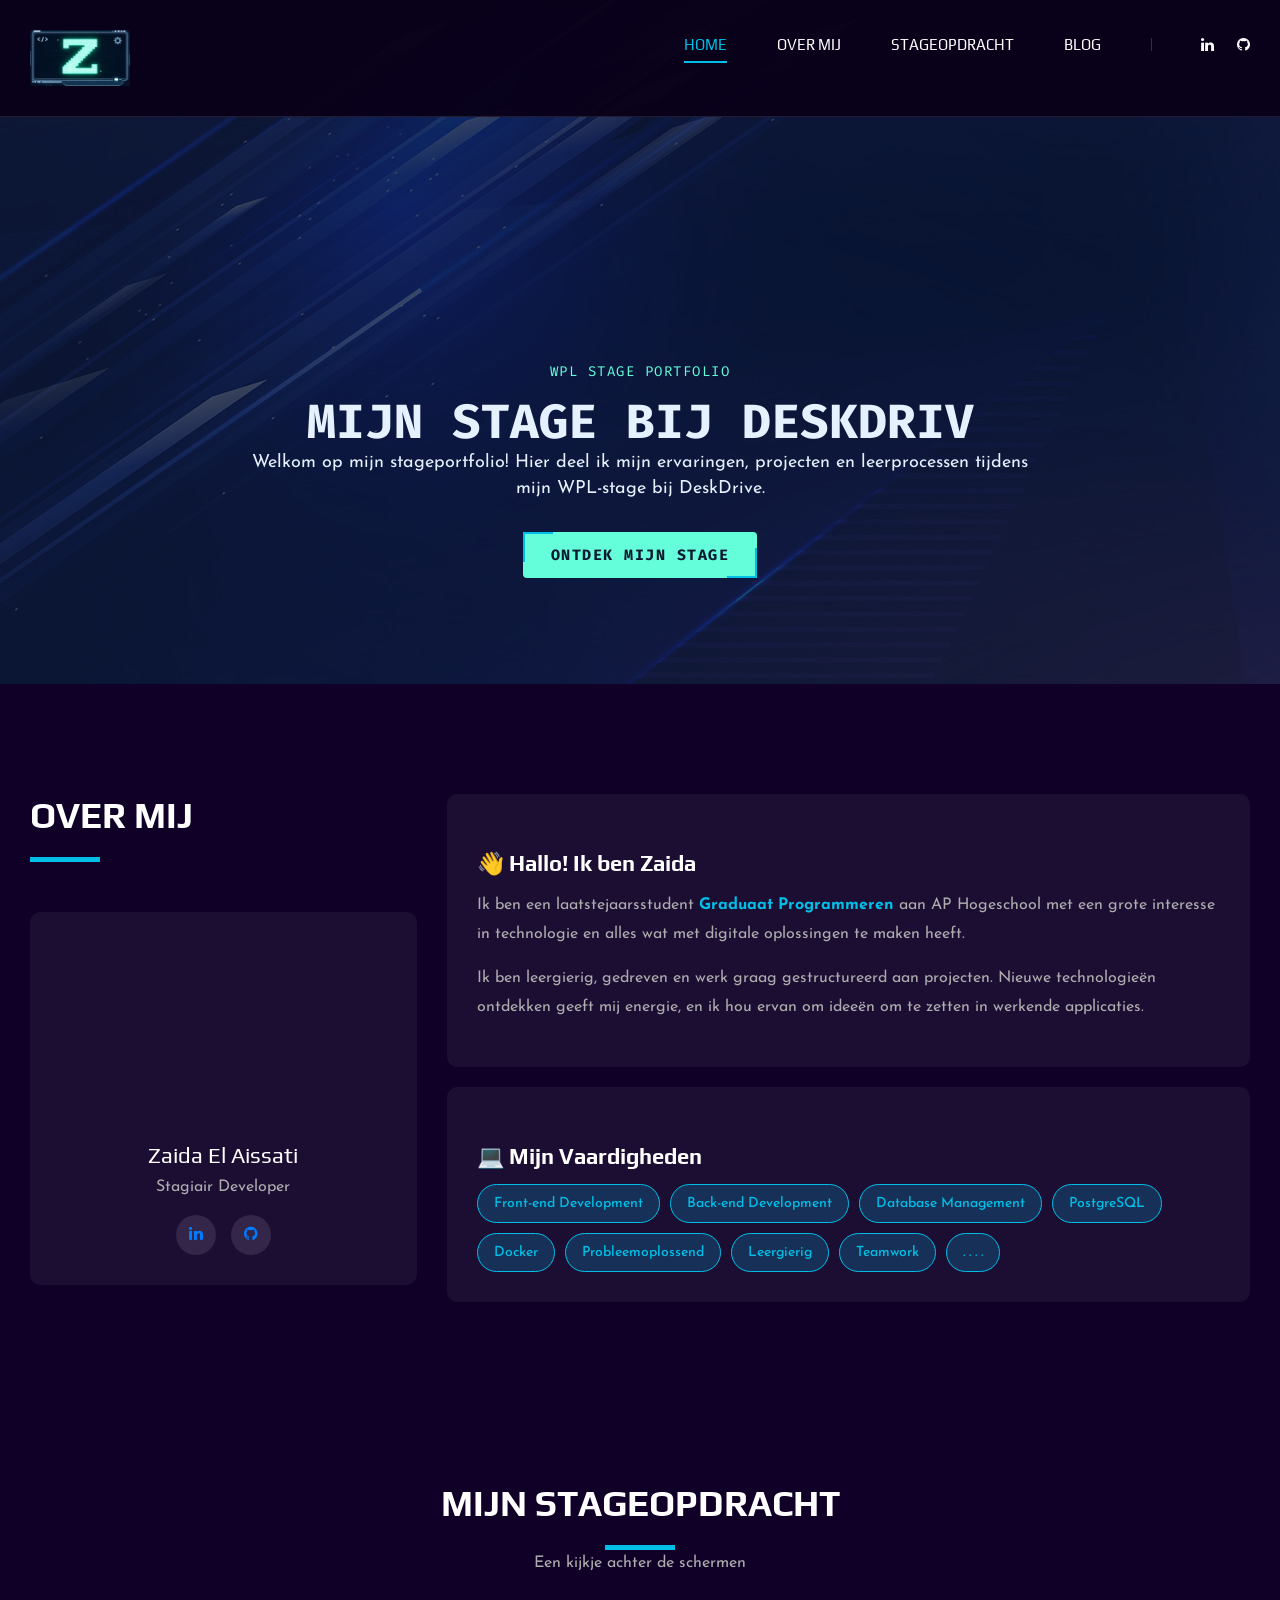
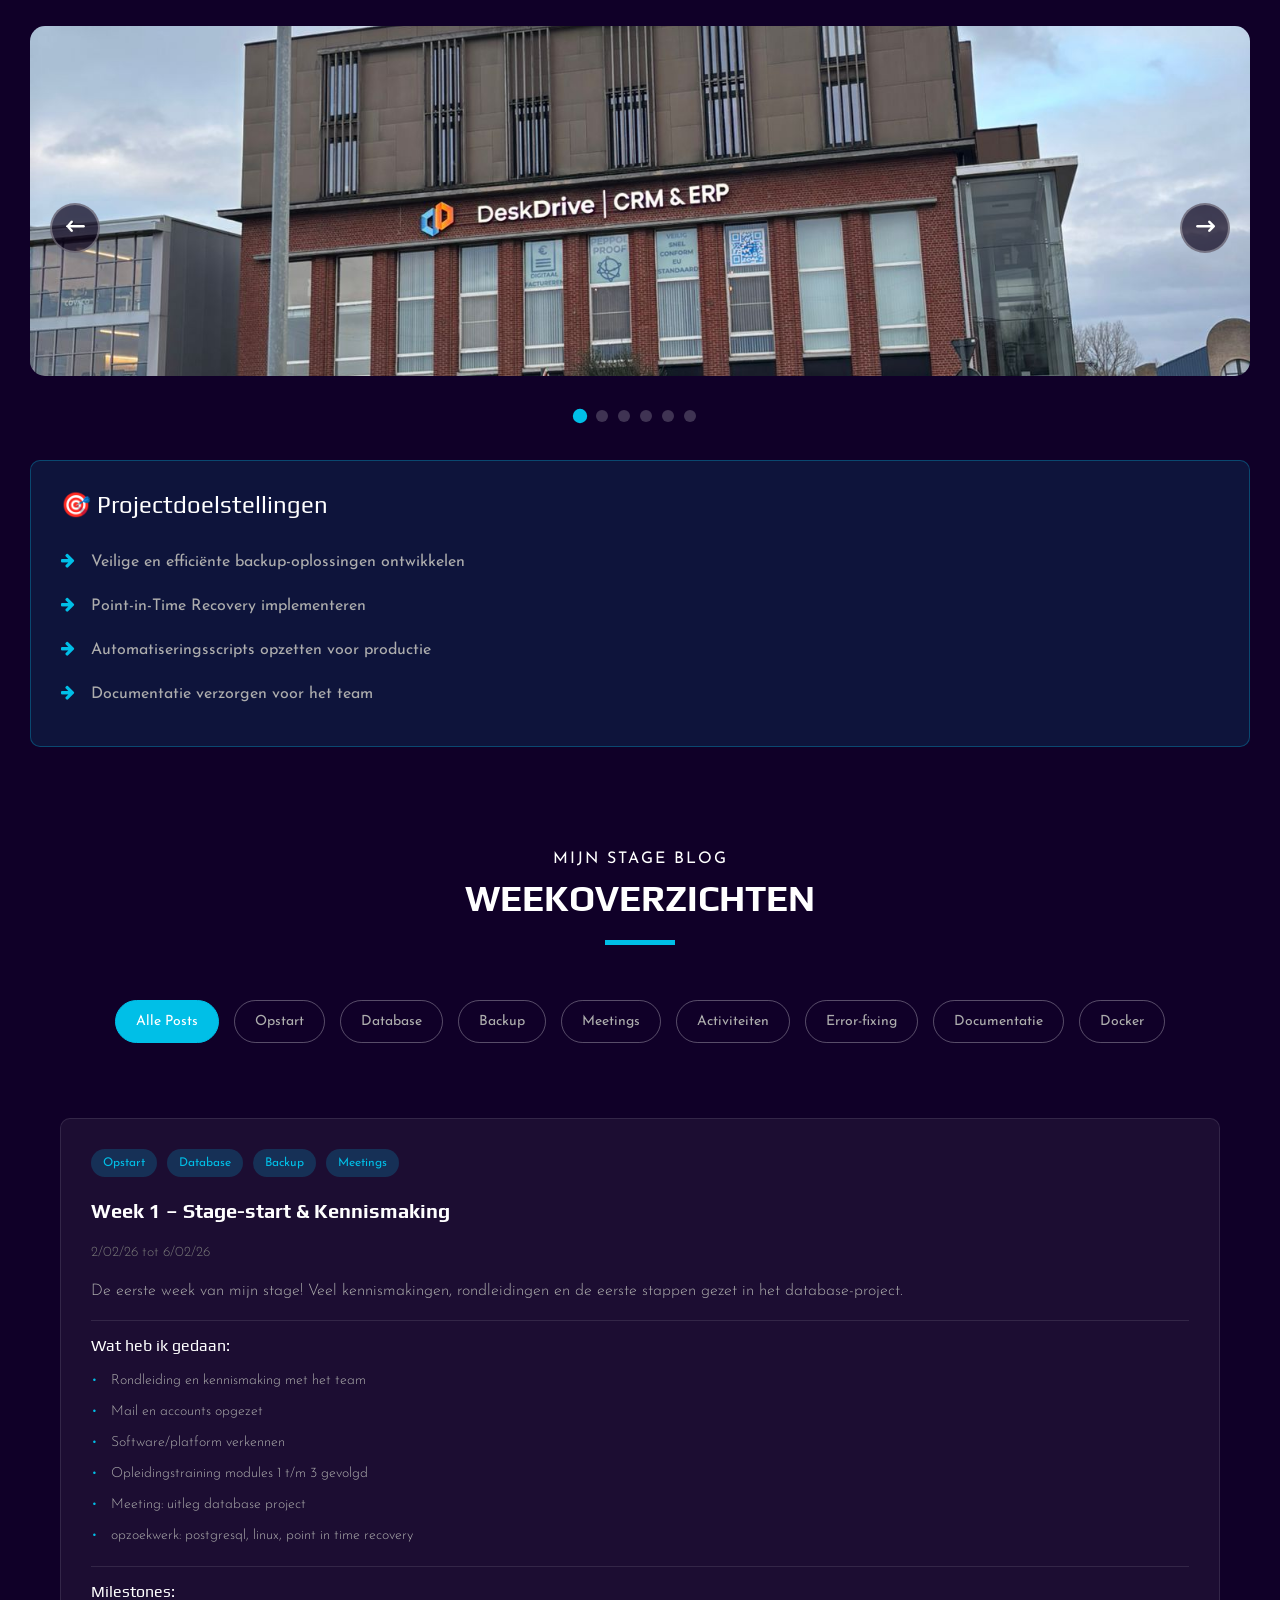
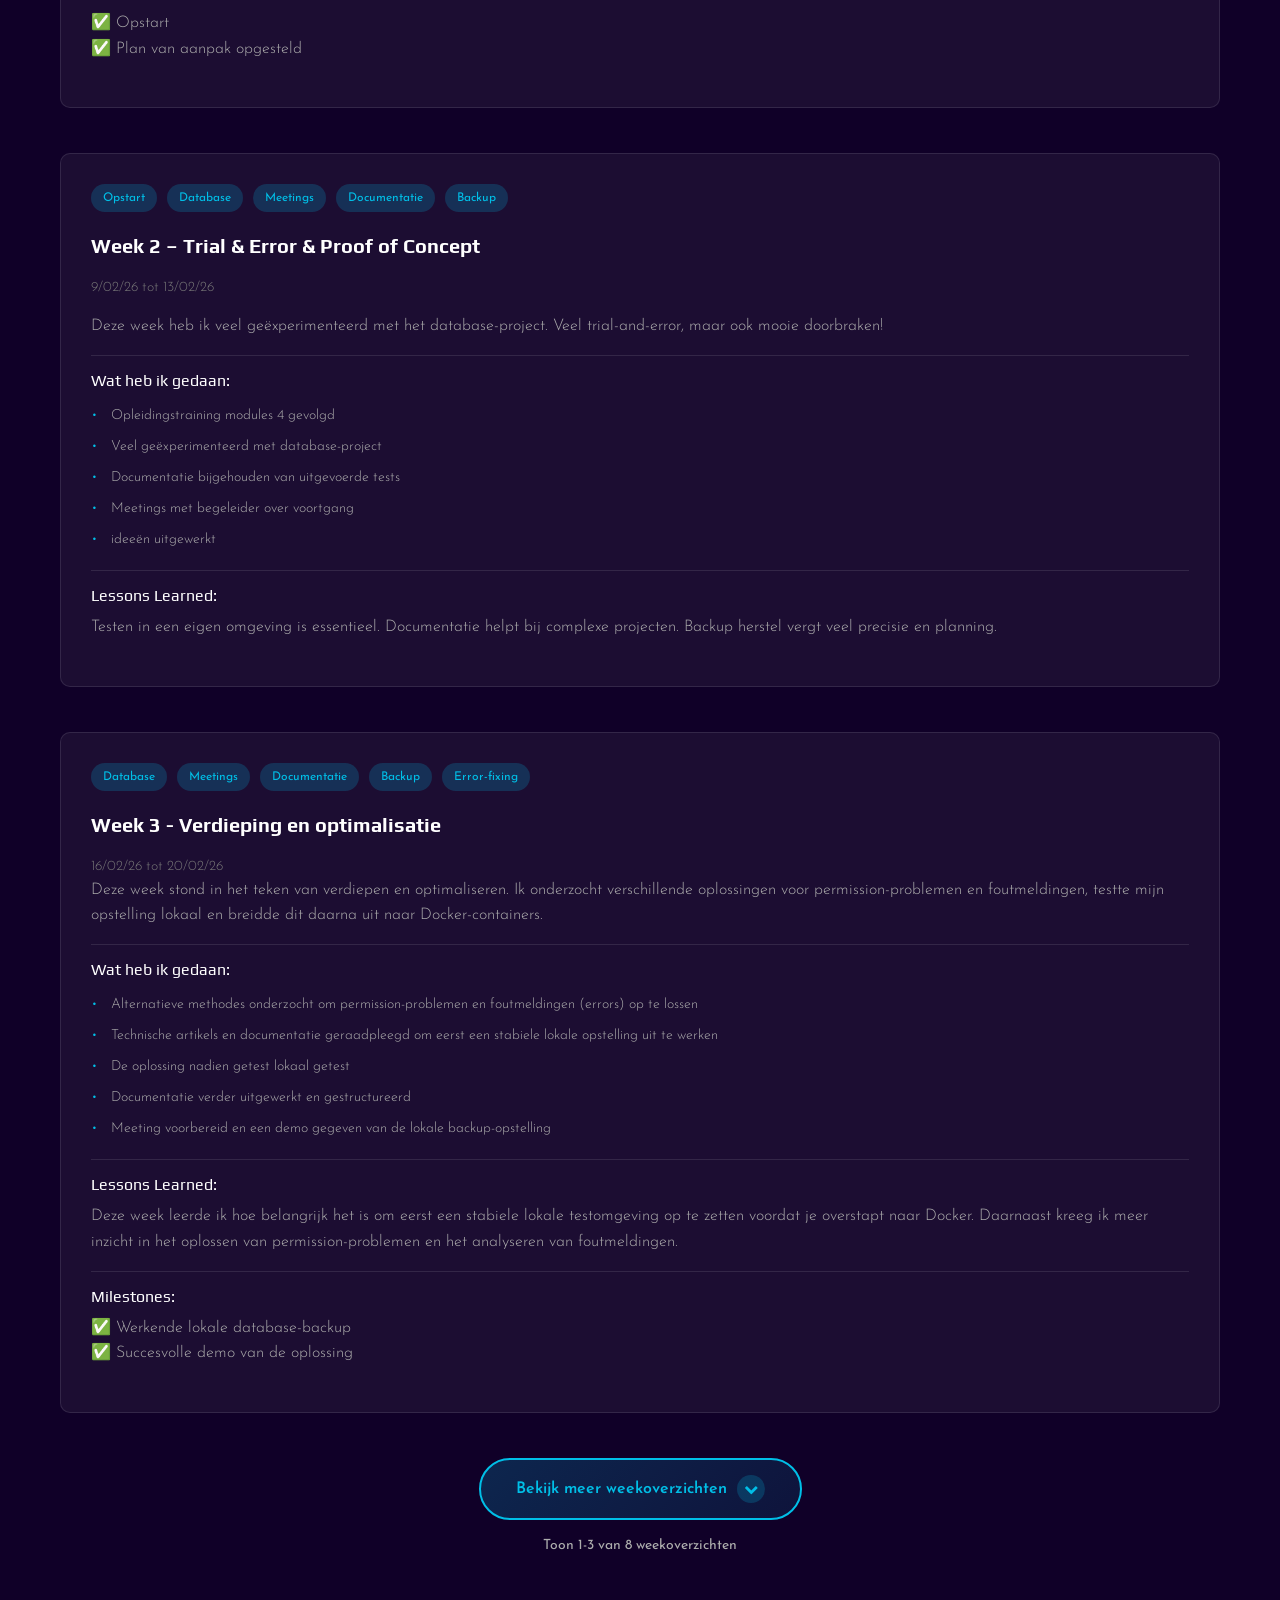
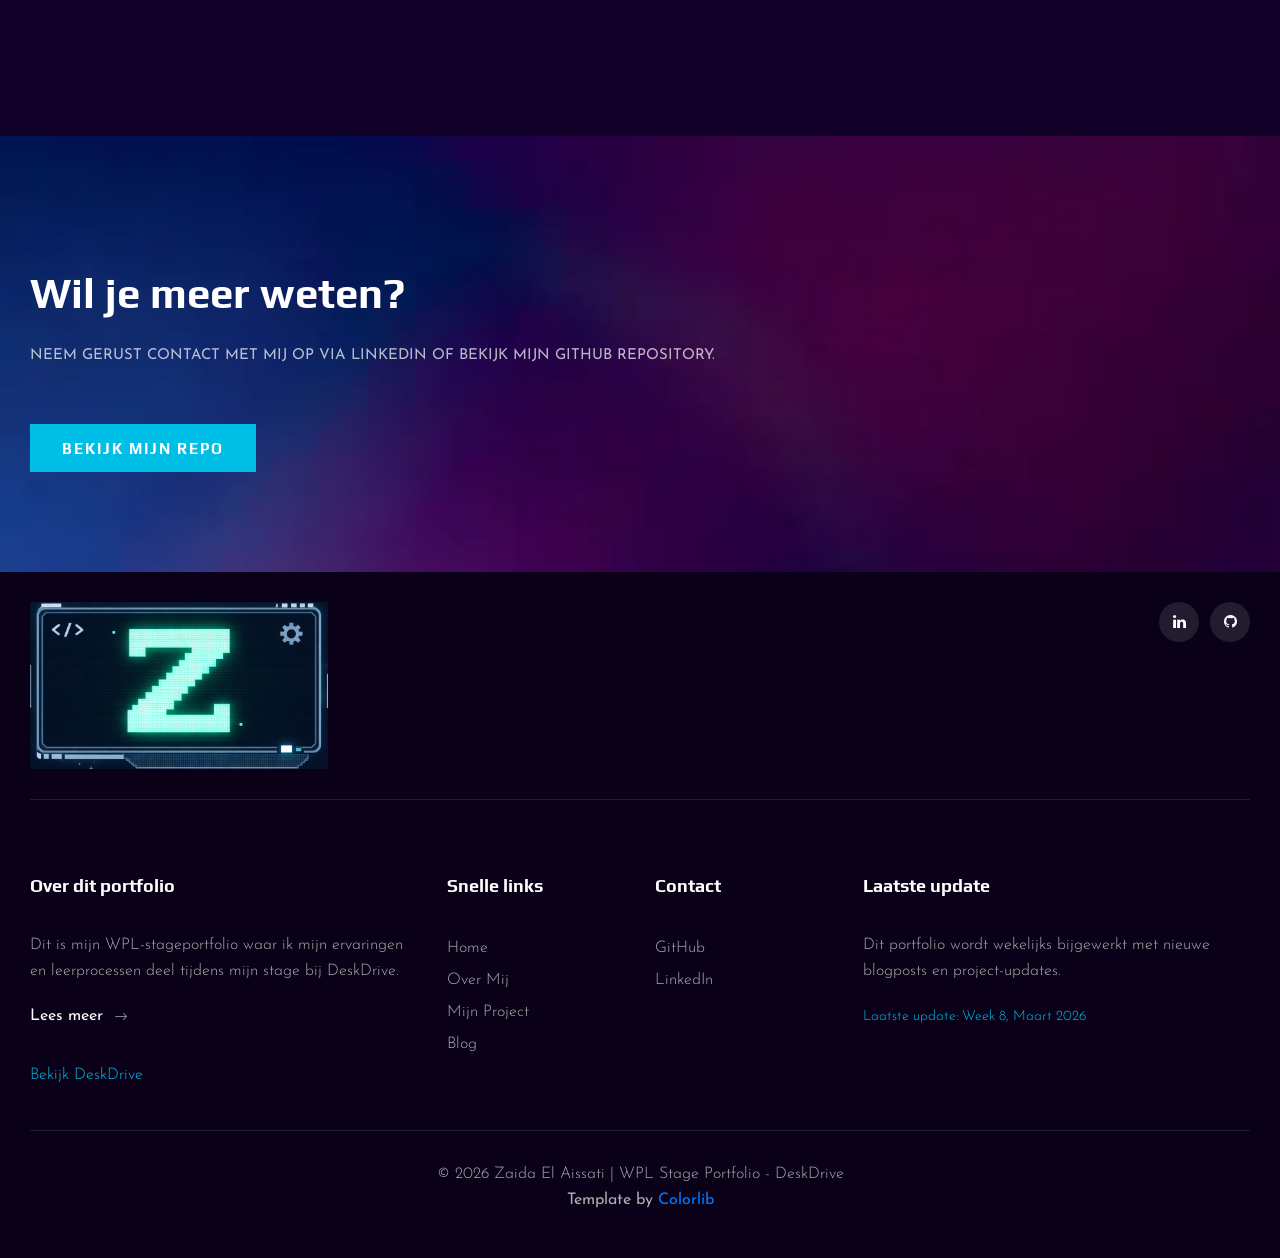
==== index.html @ caf7d9ce "linux tag veranderd naar error-fixing tag" ====
<!DOCTYPE html>
<html lang="nl">

<head>
    <meta charset="UTF-8">
    <meta name="description" content="WPL Stage Portfolio - Zaida El Aissati bij DeskDrive">
    <meta name="keywords" content="stage, WPL, DeskDrive, CRM, ERP, portfolio">
    <meta name="viewport" content="width=device-width, initial-scale=1.0">
    <meta http-equiv="X-UA-Compatible" content="ie=edge">
    <title>Zaida El Aissati | WPL Stage Portfolio - DeskDrive</title>

    <!-- Google Font -->
    <link href="https://fonts.googleapis.com/css2?family=Play:wght@400;700&display=swap" rel="stylesheet">
    <link href="https://fonts.googleapis.com/css2?family=Josefin+Sans:wght@300;400;500;600;700&display=swap"
        rel="stylesheet">
    <link href="https://fonts.googleapis.com/css2?family=Fira+Code:wght@400;500;700&display=swap" rel="stylesheet">

    <!-- Css Styles -->
    <link rel="stylesheet" href="css/bootstrap.min.css" type="text/css">
    <link rel="stylesheet" href="css/font-awesome.min.css" type="text/css">
    <link rel="stylesheet" href="css/elegant-icons.css" type="text/css">
    <link rel="stylesheet" href="css/owl.carousel.min.css" type="text/css">
    <link rel="stylesheet" href="css/magnific-popup.css" type="text/css">
    <link rel="stylesheet" href="css/slicknav.min.css" type="text/css">
    <link rel="stylesheet" href="css/style.css" type="text/css">
</head>

<body>
    <!-- Page Preloder -->
    <div id="preloder">
        <div class="loader"></div>
    </div>

    <!-- Header Section Begin -->
    <header class="header" id="header">
        <div class="container">
            <div class="row">
                <div class="col-lg-2">
                    <div class="header__logo">
                        <a href="#home"><img src="img/sfeerbeelden/Retro digitale 'Z' in neon groen.png" alt="Zaida"></a>

                    </div>
                </div>
                <div class="col-lg-10">
                    <div class="header__nav__option">
                        <nav class="header__nav__menu mobile-menu">
                            <ul>
                            <li class="active"><a href="#home">Home</a></li>
                                <li><a href="#over">Over Mij</a></li>
                            <li><a href="#stageopdracht">Stageopdracht</a></li>
                                <li><a href="#blog">Blog</a></li>
                            </ul>
                        </nav>
                        <div class="header__nav__social">
                            <a href="https://www.linkedin.com/in/zaida-el-aissati-61851320a" target="_blank"><i class="fa fa-linkedin"></i></a>
                            <a href="https://github.com/zaidaelaissati/Stage_Portfolio_eind.git" target="_blank"><i class="fa fa-github"></i></a>
                        </div>
                    </div>
                </div>
            </div>
            <div id="mobile-menu-wrap"></div>
        </div>
    </header>
    <!-- Header End -->

    <!-- Hero Section Begin -->
    <section class="hero" id="home">
        <div class="hero__item set-bg" data-setbg="img/hero/team-bg.jpg">
            <div class="container">
                <div class="row">
                    <div class="col-lg-12 text-center">
                        <div class="hero__text">
                            <span>WPL Stage Portfolio</span>
                            <h2>Mijn Stage bij DeskDrive</h2>
                            <p class="hero__description">Welkom op mijn stageportfolio! Hier deel ik mijn ervaringen, projecten en leerprocessen tijdens mijn WPL-stage bij DeskDrive.</p>
                            <a href="#over" class="primary-btn">Ontdek mijn stage</a>
                        </div>
                    </div>
                </div>
            </div>
        </div>
    </section>
    <!-- Hero Section End -->

    <!-- About Section Begin -->
    <section class="services spad" id="over">
        <div class="container">
            <div class="row">
                <div class="col-lg-4">
                    <div class="services__title">
                        <div class="section-title">
                            <h2>Over Mij</h2>
                        </div>
                        <div class="about__profile">
                            <div class="about__profile__flip-card">
                                <div class="about__profile__flip-card-inner">
                                    <div class="about__profile__flip-card-front">
                                        <img src="img/sfeerbeelden/WhatsApp Image 2026-02-25 at 11.09.00.jpeg" alt="Zaida El Aissati">
                                    </div>
                                    <div class="about__profile__flip-card-back">
                                        <img src="img/sfeerbeelden/eigen_foto_deskdr.jpg" alt="Zaida bij DeskDrive">
                                    </div>
                                </div>
                            </div>
                            <h4>Zaida El Aissati</h4>
                            <p>Stagiair Developer</p>
                            <div class="about__profile__social">
                                <a href="https://www.linkedin.com/in/zaida-el-aissati-61851320a" target="_blank"><i class="fa fa-linkedin"></i></a>
                                <a href="https://github.com/zaidaelaissati/Stage_Portfolio_eind.git" target="_blank"><i class="fa fa-github"></i></a>
                            </div>
                        </div>
                    </div>
                </div>
                <div class="col-lg-8">
                    <div class="row">
                        <div class="col-lg-12">
                            <div class="services__item about__card">
                                <h4>👋 Hallo! Ik ben Zaida</h4>
                                <p>Ik ben een laatstejaarsstudent <strong>Graduaat Programmeren</strong> aan AP Hogeschool met een grote interesse in technologie en alles wat met digitale oplossingen te maken heeft.</p>
                                <p>Ik ben leergierig, gedreven en werk graag gestructureerd aan projecten. Nieuwe technologieën ontdekken geeft mij energie, en ik hou ervan om ideeën om te zetten in werkende applicaties.</p>
                            </div>
                        </div>
                        <div class="col-lg-12">
                         
                        </div>
                        <div class="col-lg-12">
                            <div class="services__item about__card">
                                <h4>💻 Mijn Vaardigheden</h4>
                                <div class="skills__tags">
                                    <span class="skill-tag">Front-end Development</span>
                                    <span class="skill-tag">Back-end Development</span>
                                    <span class="skill-tag">Database Management</span>
                                    <span class="skill-tag">PostgreSQL</span>
                                    <span class="skill-tag">Docker</span>
                                    <span class="skill-tag">Probleemoplossend</span>
                                    <span class="skill-tag">Leergierig</span>
                                    <span class="skill-tag">Teamwork</span>
                                     <span class="skill-tag">. . . .</span>
                                </div>
                            </div>
                        </div>
                    </div>
                </div>
            </div>
        </div>
    </section>



    <!-- Stageopdracht Section Begin -->
    <section class="stageopdracht" id="stageopdracht">
        <div class="container">
            <div class="row">
                <div class="col-lg-12">
                    <div class="section-title center-title"> 
                        <h2>Mijn Stageopdracht</h2>
                        <p>Een kijkje achter de schermen</p>
                    </div>
                </div>
            </div>
            
            <!-- Stageopdracht Slider with Hover Text Effect -->
            <div class="stageopdracht__slider owl-carousel">
                <!-- Slide 1: Het Bedrijf -->
                <div class="stageopdracht__item">
                    <div class="stageopdracht__image">
                        <img src="img/sfeerbeelden/bedrijf_foto.jpg" alt="Het Bedrijf">
                        <div class="stageopdracht__overlay">
                            <div class="stageopdracht__content">
                                <h4>🏢 Het Bedrijf – DeskDrive</h4>
                               
                                 <p>DeskDrive is een bedrijf dat gespecialiseerd is in het ontwikkelen en aanpassen van <strong>CRM- en ERP-systemen</strong>. Ze helpen bedrijven om hun processen te digitaliseren en efficiënter te werken.</p>
                            <ul class="about__list">
                                <li><i class="fa fa-check"></i> Klantbeheer (CRM)</li>
                                <li><i class="fa fa-check"></i> Facturatie & Planning</li>
                                <li><i class="fa fa-check"></i> Voorraadbeheer</li>
                                <li><i class="fa fa-check"></i> Maatwerk oplossingen</li>
                            </ul>
                                <p><strong>📍locatie</strong> <a href="https://www.google.com/maps/search/?api=1&query=Langestraat+97+3+2240+Zandhoven" target="_blank" class="location-link">Langestraat 97/3, 2240 Zandhoven</a></p>
                            

                            </div>
                        </div>
                    </div>
                </div>
                
                <!-- Slide 2: Mijn Werkplek -->
                <div class="stageopdracht__item">
                    <div class="stageopdracht__image">
                        <img src="img/sfeerbeelden/burea_foto.jpg" alt="Mijn Werkplek" >
                        <div class="stageopdracht__overlay">
                            <div class="stageopdracht__content">
                                <h4>💻 Mijn Werkplek</h4>
                                <p>Waar theorie en praktijk samenkomen</p>
                                <p>Vanaf dag één werd ik warm ontvangen in het team. Na een korte rondleiding kreeg ik mijn eigen werkplek, waar ik dagelijks werk aan mijn opdrachten.</p>
                                <p>Mijn bureau is de plek waar theorie en praktijk samenkomen: hier werk ik aan database-herstel, testopstellingen en documentatie. Het is ook de plaats waar ik leer omgaan met professionele tools, workflows en samenwerking binnen een developmentomgeving.</p>
                            </div>
                        </div>
                    </div>
                </div>
                
                <!-- Slide 3: Code & Development -->
                <div class="stageopdracht__item">
                    <div class="stageopdracht__image">
                        <img src="img/sfeerbeelden/code_foto.jpg" alt="Code & Development">
                        <div class="stageopdracht__overlay">
                            <div class="stageopdracht__content">
                               <div class="project__card__icon">
                            <i class="fa fa-database"></i>
                        </div>
                                <h4>database herstel</h4>
                                
                               <p>Onderzoek naar Point-in-Time Recovery en het herstellen van databases naar specifieke momenten in de tijd</p>
                               <p>We starten met een test database waarin ik records toevoeg, wijzigingen doorvoer, verwijder en vervolgens specifieke backups terugzet</p>
                                <ul class="project__card__list">
                            <li><i class="fa fa-code"></i> PostgreSQL</li>
                            <li><i class="fa fa-docker"></i> Docker</li>
                            <li><i class="fa fa-save"></i> Backups</li>
                        </ul>
                            </div>
                        </div>
                    </div>
                </div>
                
                          <!-- Slide 4: automatisatie -->
                   <div class="stageopdracht__item">
                    <div class="stageopdracht__image">
                        <img src="img/sfeerbeelden/compose_foto.jpg" alt="Docker & Containers">   <!-- nieuwe foto komt nog-->
                        <div class="stageopdracht__overlay">
                            <div class="stageopdracht__content">
                                <div class="project__card__icon">
                            <i class="fa fa-cogs"></i>
                        </div>
                                <h4>Automatisatie</h4>
                                <p>Ontwikkelen van scripts voor het automatiseren van backup-procedures en het voorbereiden van testopstellingen.</p>
                                 <ul class="project__card__list">
                            <li><i class="fa fa-terminal"></i> Bash Scripts</li>
                            <li><i class="fa fa-server"></i> Master/Slave Config</li>
                            <li><i class="fa fa-repeat"></i> CI/CD</li>
                        </ul>
                            </div>
                        </div>
                        
                    </div>
                </div>
                <!-- Slide 5: Documentatie -->
                <div class="stageopdracht__item">
                    <div class="stageopdracht__image">
                        <img src="img/sfeerbeelden/documentatie_dark_mode.png" alt="Documentatie">
                        <div class="stageopdracht__overlay">
                            <div class="stageopdracht__content">
                                <h4>📄 Documentatie</h4>
                                <p>Naast het technische werk besteed ik veel aandacht aan documentatie. Bij complexe processen zoals databaseherstel is het essentieel om alles correct te noteren:</p>
                            <ul class="about__list">
                            <li><i class="fa fa-check"></i> Welke stappen werden uitgevoerd</li>
                            <li><i class="fa fa-check"></i> Welke fouten traden op</li>
                            <li><i class="fa fa-check"></i> Welke oplossingen werkten wel of niet</li>
                        </ul>
                        <p>Deze documentatie helpt niet alleen het team, maar ook mezelf tijdens intervisiemomenten en reflecties. Het toont mijn groei, mijn aanpak en hoe ik omga met trial-and-error situaties.</p>
                        <p>Tijdens dit traject heb ik geleerd dat testen, analyseren en documenteren even important zijn als het schrijven van code zelf.</p>
                            </div>
                        </div>
                    </div>
                </div>

                <!-- Slide 6: Moving Forward Event -->
                <div class="stageopdracht__item">
                    <div class="stageopdracht__image">
                        <img src="img/sfeerbeelden/event_foto.png" alt="Moving Forward Event">
                        <div class="stageopdracht__overlay">
                            <div class="stageopdracht__content">
                                <h4>🗓️Moving Forward Event</h4>
                            
                                <p>Een inspirerende jobbeurs waar ik de mogelijkheid kreeg om kennis te maken met verschillende IT-bedrijven en professionals uit de sector.</p>
                                <ul class="about__list">
                                    <li><i class="fa fa-check"></i> Netwerken met IT-professionals</li>
                                    <li><i class="fa fa-check"></i> Inzicht in arbeidsmarkt</li>
                                    <li><i class="fa fa-check"></i> Jobmogelijkheden verkend</li>
                                    <li><i class="fa fa-check"></i> Nieuwe technologieën ontdekt</li>
                                </ul>
                                <p><strong>📍 Locatie:</strong> <a href="https://www.google.com/maps/search/?api=1&query=Jan+van+Rijswijcklaan+191+2020+Antwerpen" target="_blank" class="location-link">Jan van Rijswijcklaan 191, 2020 Antwerpen</a></p>
                            </div>
                        </div>
                    </div>
                </div>
            </div>
            
              <!-- Project Goals -->
            <div class="row">
                <div class="col-lg-12">
                    <div class="project__goals">
                        <h4>🎯 Projectdoelstellingen</h4>
                        <ul>
                            <li><i class="fa fa-arrow-right"></i> Veilige en efficiënte backup-oplossingen ontwikkelen</li>
                            <li><i class="fa fa-arrow-right"></i> Point-in-Time Recovery implementeren</li>
                            <li><i class="fa fa-arrow-right"></i> Automatiseringsscripts opzetten voor productie</li>
                            <li><i class="fa fa-arrow-right"></i> Documentatie verzorgen voor het team</li>
                        </ul>
                    </div>
                </div>
            </div>
            
       

    <!-- Blog Section Begin -->
    <section class="latest spad" id="blog">
        <div class="container">
            <div class="row">
                <div class="col-lg-12">
                    <div class="section-title center-title">
                        <span>Mijn Stage Blog</span>
                        <h2>Weekoverzichten</h2>
                    </div>
                </div>
            </div>
            
            <!-- Blog Filter -->
            <div class="row">
                <div class="col-lg-12">
                    <div class="blog__filter">
                        <button class="filter-btn active" data-filter="all">Alle Posts</button>
                        <button class="filter-btn" data-filter="opstart">Opstart</button>
                        <button class="filter-btn" data-filter="database">Database</button>
                        <button class="filter-btn" data-filter="backup">Backup</button>
                        <button class="filter-btn" data-filter="meetings">Meetings</button>
                        <button class="filter-btn" data-filter="activiteiten">Activiteiten</button>
                        <button class="filter-btn" data-filter="error-fixing">Error-fixing</button>
                        <button class="filter-btn" data-filter="documentatie">Documentatie</button>
                        <button class="filter-btn" data-filter="docker">Docker</button>
                    </div>
                </div>
            </div>

            <!-- Blog Posts -->
            <div class="blog__posts">
                <!-- First 3 posts (visible by default) -->
                
                <!-- Week 1 Post -->
                <div class="blog__post" data-tags="opstart,database,backup,meetings">
                    <div class="blog__item latest__item">
                        <div class="blog__tags">
                            <span class="blog__tag">Opstart</span>
                            <span class="blog__tag">Database</span>
                            <span class="blog__tag">Backup</span>
                            <span class="blog__tag">Meetings</span>
                           
                        </div>
                        <h4>Week 1 – Stage-start & Kennismaking</h4>
                        <ul>
                            <li>2/02/26 tot 6/02/26</li>
                        </ul>
                        <p>De eerste week van mijn stage! Veel kennismakingen, rondleidingen en de eerste stappen gezet in het database-project.</p>
                        <div class="blog__highlights">
                            <h5>Wat heb ik gedaan:</h5>
                            <ul>
                                <li>Rondleiding en kennismaking met het team</li><br>
                                <li>Mail en accounts opgezet</li><br>
                                <li>Software/platform verkennen</li><br>
                                <li>Opleidingstraining modules 1 t/m 3 gevolgd</li><br>
                                <li>Meeting: uitleg database project</li><br>
                                <li>opzoekwerk: postgresql, linux, point in time recovery</li>
                            </ul>
                        </div>
                        <div class="blog__milestones">
                            <h5>Milestones:</h5>
                            <p>✅ Opstart<br>✅ Plan van aanpak opgesteld</p>
                        </div>
                    </div>
                </div>
                
                <!-- Week 2 Post -->
                <div class="blog__post" data-tags="opstart,database,meetings,documentatie,backup">
                    <div class="blog__item latest__item">
                        <div class="blog__tags">
                            <span class="blog__tag">Opstart</span>
                            <span class="blog__tag">Database</span>
                            <span class="blog__tag">Meetings</span>
                            <span class="blog__tag">Documentatie</span>
                            <span class="blog__tag">Backup</span>
                        </div>
                        <h4>Week 2 – Trial & Error & Proof of Concept</h4>
                        <ul>
                            <li>9/02/26 tot 13/02/26</li>
                        </ul>
                        <p>Deze week heb ik veel geëxperimenteerd met het database-project. Veel trial-and-error, maar ook mooie doorbraken!</p>
                        <div class="blog__highlights">
                           <h5>Wat heb ik gedaan:</h5>
                            <ul>
                                <li>Opleidingstraining modules 4 gevolgd</li><br>
                                <li>Veel geëxperimenteerd met database-project</li><br>
                                <li>Documentatie bijgehouden van uitgevoerde tests</li><br>
                                <li>Meetings met begeleider over voortgang</li><br>
                                <li>ideeën uitgewerkt</li>
                            </ul>
                        </div>
                        <div class="blog__lessons">
                            <h5>Lessons Learned:</h5>
                            <p>Testen in een eigen omgeving is essentieel. Documentatie helpt bij complexe projecten. Backup herstel vergt veel precisie en planning.</p>
                        </div>
                    </div>
                </div>
                
                <!-- Week 3 Post -->
                <div class="blog__post" data-tags="database,meetings,documentatie,backup,error-fixing">
                    <div class="blog__item latest__item">
                        <div class="blog__tags">
                            <span class="blog__tag">Database</span>
                            <span class="blog__tag">Meetings</span>
                            <span class="blog__tag">Documentatie</span>
                            <span class="blog__tag">Backup</span>
                            <span class="blog__tag">Error-fixing</span>
                        </div>
                        <h4>Week 3 - Verdieping en optimalisatie</h4>
                         <ul>
                            <li>16/02/26 tot 20/02/26</li>
                            <p>Deze week stond in het teken van verdiepen en optimaliseren. Ik onderzocht verschillende oplossingen voor permission-problemen en foutmeldingen, testte mijn opstelling lokaal en breidde dit daarna uit naar Docker-containers.</p>
                        </ul>
                        <div class="blog__highlights">
                       <h5>Wat heb ik gedaan:</h5>
                 <ul>
                    <li>Alternatieve methodes onderzocht om permission-problemen en foutmeldingen (errors) op te lossen</li> <br>
                    <li>Technische artikels en documentatie geraadpleegd om eerst een stabiele lokale opstelling uit te werken</li><br>
                    <li>De oplossing nadien getest lokaal getest</li><br>
                    <li>Documentatie verder uitgewerkt en gestructureerd</li><br>
                    <li>Meeting voorbereid en een demo gegeven van de lokale backup-opstelling</li>
                </ul>
                        </div>
                       <div class="blog__lessons">
                            <h5>Lessons Learned:</h5>
                            <p>Deze week leerde ik hoe belangrijk het is om eerst een stabiele lokale testomgeving op te zetten voordat je overstapt naar Docker. Daarnaast kreeg ik meer inzicht in het oplossen van permission-problemen en het analyseren van foutmeldingen.</p>
                        </div>
                          <div class="blog__milestones">
                            <h5>Milestones:</h5>
                           <p>
                                ✅ Werkende lokale database-backup<br>
                                ✅ Succesvolle demo van de oplossing
                            </p>
                        </div>
                    </div>
                
 </div>
                               <!-- Load More Button -->
                <div class="load-more-wrapper">
                    <button class="load-more-btn" id="loadMoreBtn">
                        <span class="btn-text">Bekijk meer weekoverzichten</span>
                        <span class="arrow-icon"><i class="fa fa-chevron-down"></i></span>
                    </button>
<span class="posts-count" id="postsCount">Toon 1-3 van 8 weekoverzichten</span>
                </div>
                
                <!-- Hidden posts (shown after clicking load more) -->
                <div class="blog__posts-hidden" id="hiddenPosts">
                    
                    <!-- Week 4 Post -->
                    <div class="blog__post" data-tags="database,meetings,documentatie,docker,backup">
                        <div class="blog__item latest__item">
                            <div class="blog__tags">
                                <span class="blog__tag">Database</span>
                                <span class="blog__tag">Docker</span>
                                <span class="blog__tag">Meetings</span>
                                <span class="blog__tag">Documentatie</span>
                                <span class="blog__tag">Backup</span>
                            </div>
                            <h4>Week 4 - Docker Volumes & PostgreSQL 16</h4>
                             <ul>
                                <li>23/02/26 tot 27/02/26</li>
                            </ul>
                            <p>Deze week heb ik mijn Docker-kennis uitgebreid met volumes voor persistente data-opslag. Ik heb de documentatie verder uitgewerkt, een demo gegeven van Docker volumes tijdens een meeting, en de volledige opstelling opnieuw opgebouwd met PostgreSQL versie 16 van het bedrijf. Ook kreeg ik uitleg over de volgende milestone en begon ik met werken aan een echte grote database van het bedrijf.</p>
                            <div class="blog__highlights">
                           <h5>Wat heb ik gedaan:</h5>
                     <ul>
                        <li>Verder gewerkt aan Docker, maar nu met volumes voor persistente data-opslag</li><br>
                        <li>Documentatie uitgebreid en gestructureerd</li><br>
                        <li>Meeting gehouden en een demo gegeven van Docker volumes</li><br>
                        <li>Opstelling aangepast naar PostgreSQL versie 16 (het bedrijf gebruikt momenteel versie 14, maar er is gepland om in de toekomst naar 16 te gaan) om te testen of er veranderingen optreden en of de werking hetzelfde blijft.</li><br>
                        <li>Uitleg gekregen over de volgende milestone</li><br>
                        <li>Begonnen met werken in de echte grote database van het bedrijf (eerst lokaal)</li>
                    </ul>
                            </div>
                               <div class="blog__lessons">
                                    <h5>Lessons Learned:</h5>
                                    <p>Deze week leerde ik hoe cruciaal volumes zijn in Docker voor het behouden van data tussen container-herstarts. Ook ontdekte ik de verschillen tussen PostgreSQL versies en hoe je een bestaande opstelling kunt migreren naar een nieuwere versie. Het werken met echte bedrijfsdata geeft een waardevol inzicht in de praktijk en de complexiteit van productie-omgevingen.</p>
                                </div>
                                  <div class="blog__milestones">
                                    <h5>Milestones:</h5>
                                   <p>
                                        ✅ Docker volumes succesvol geïmplementeerd en getest<br>
                                        ✅ PostgreSQL 16 opstelling werkend en compatibel<br>
                                        ✅ Documentatie volledig bijgewerkt<br>
                                        ✅ Voorbereiding volgende milestone gestart
                                    </p>
                                </div>
                        </div>
                    </div>
                    



                    <!-- Week 5 Post -->
                    <div class="blog__post" data-tags="database,docker,documentatie,backup,activiteiten">
                        <div class="blog__item latest__item">
                            <div class="blog__tags">
                                <span class="blog__tag">Database</span>
                                <span class="blog__tag">Docker</span>
                                <span class="blog__tag">Documentatie</span>
                                <span class="blog__tag">Backup</span> 
                                <span class="blog__tag">Activiteiten</span>
                            </div>
                            <h4>Week 5 - Grote Database & Docker Experimenten</h4>
                            <ul>
                                <li>02/03/2026 tot 06/03/2026</li>
                            </ul>
                            <p>Deze week heb ik belangrijke vooruitgang geboekt met de echte grote database van het bedrijf en geëxperimenteerd met Docker mounting technieken.</p>
                            <div class="blog__highlights">
                                <h5>Wat heb ik gedaan:</h5>
                                <ul>
                                    <li>Verder werken in echte grote database van het bedrijf (eerst lokaal)  gelukt</li><br>
                                    <li>Proberen met docker container lokaal mounten zonder docker volume</li><br>
                                    <li>Onderzoek gedaan naar het verschil in performantie tussen een lokale setup en het gebruik van volumes.</li><br>
                                    <li>Documentatie bijgewerkt</li><br>
                                    <li>De Moving Forward jobbeurs bezocht.</li>
                                </ul>
                            </div>
                            <div class="blog__lessons">
                                <h5>Lessons Learned:</h5>
                                <p>De echte bedrijfsdatabase heeft een andere structuur dan testomgevingen, wat veel aanpassingen vereist. <br>
                                Tijdens het werken met de echte bedrijfsdatabase werd duidelijk dat de structuur verschilt van die van de testomgevingen, wat het werken uitdagender maakte en extra analyse vereiste.
                            </div>
                            <div class="blog__milestones">
                                <h5>Milestones:</h5>
                                <p>✅ Succesvol werken met echte grote database (lokaal)<br>✅ Docker mounting zonder volume getest<br>✅ Performance onderzoek uitgevoerd<br>✅ Jobbeurs bezocht</p>
                            </div>
                        </div>
                    </div>

                    <!-- Week 6 Post -->
                    <div class="blog__post" data-tags="database,backup,meetings,documentatie, error-fixing">
                        <div class="blog__item latest__item">
                            <div class="blog__tags">
                                <span class="blog__tag">Database</span>
                                <span class="blog__tag">Backup</span>
                                <span class="blog__tag">Meetings</span>
                                <span class="blog__tag">Documentatie</span>
                                <span class="blog__tag">Error-fixing</span>
                            </div>
                            <h4>Week 6 - WAL Archive Problemen & Error Fixing</h4>
                            <ul>
                                <li>09/03/2026 tot 13/03/2026</li>
                            </ul>
                            <p>Deze week richtte ik me op het oplossen van problemen met WAL-archieven en gaf een update tijdens een kleine meeting.</p>
                            <div class="blog__highlights">
                                <h5>Wat heb ik gedaan:</h5>
                                <ul>
                                    <li>Error fixes uitgevoerd voor problemen met WAL-archieven</li><br>
                                    <li>Kleine meeting gehouden om update te geven waar we vastzitten</li><br>
                                    <li>Verder gewerkt aan de WAL-problemen en oplossingen proberen te implementeren</li><br>
                                    <li>Documentatie bijgewerkt </li>
                                </ul>
                            </div>
                            <div class="blog__lessons">
                                <h5>Lessons Learned:</h5>
                                <p>WAL-archieven vereisen precieze configuratie. Regelmatige meetings helpen om snel knelpunten te identificeren en te bespreken.</p>
                            </div>
                            <div class="blog__milestones">
                                <h5>Milestones:</h5>
                                <p>✅ WAL error fixes proberen te implementeren<br>✅ Meeting gehouden met voortgangsupdate</p>
                            </div>
                        </div>
                    </div>

                    <!-- Week 7 Post -->
                    <div class="blog__post" data-tags="database,backup,meetings,documentatie,docker,error-fixing">
                        <div class="blog__item latest__item">
                            <div class="blog__tags">
                                <span class="blog__tag">Database</span>
                                <span class="blog__tag">Backup</span>
                                <span class="blog__tag">Meetings</span>
                                <span class="blog__tag">Documentatie</span>
                                <span class="blog__tag">Docker</span>
                                <span class="blog__tag">Error-fixing</span>
                            </div>
                            <h4>Week 7 - pgBackRest Poging</h4>
                            <ul>
                                <li>16/03/2026 tot 20/03/2026</li>
                            </ul>
                            <p>Voortgezette troubleshooting met een poging tot pgBackRest in Docker.</p>
                            <div class="blog__highlights">
                                <h5>Wat heb ik gedaan:</h5>
                                <ul>
                                    <li>Doorgaan met troubleshooting,zelfde als vorige week</li><br>
                                    <li>pgBackRest methode geprobeerd volgens een artikel </li><br>
                                    <li>Zelfde errors als voorheen ondervonden</li><br>
                                    <li>Meeting gehouden om voortgang en problemen te bespreken</li><br>
                                    <li>Documentatie uitgebreid met testresultaten en errors</li>
                                </ul>
                            </div>
                            <div class="blog__lessons">
                                <h5>Lessons Learned:</h5>
                                <p>Externe tutorials zijn nuttig maar niet altijd direct toepasbaar in complexe omgevingen zoals Docker met PostgreSQL.</p>
                            </div>
                            <div class="blog__milestones">
                                <h5>Milestones:</h5>
                                <p>✅ pgBackRest getest en geëvalueerd<br>✅ Meeting gehouden</p>
                            </div>
                        </div>
                    </div>

                    <!-- Week 8 Post -->
                    <div class="blog__post" data-tags="database,backup,meetings,documentatie,error-fixing">
                        <div class="blog__item latest__item">
                            <div class="blog__tags">
                                <span class="blog__tag">Database</span>
                                <span class="blog__tag">Backup</span>
                                <span class="blog__tag">Meetings</span>
                                <span class="blog__tag">Documentatie</span>
                                <span class="blog__tag">Error-fixing</span>
                            </div>
                            <h4>Week 8 - Master/Slave PITR Succesvol!</h4>
                            <ul>
                                <li>23/03/2026 tot 27/03/2026</li>
                            </ul>
                            <p>Doorbraak! Master/slave setup met automatische WAL-transfer en succesvolle PITR.</p>
                            <div class="blog__highlights">
                                <h5>Wat heb ik gedaan:</h5>
                                <ul>
                                    <li>Lokaal gewerkt met 2 aparte machines (laptops): master en slave</li><br>
                                    <li>Slave restore met Point-in-Time Recovery opgezet</li><br>
                                    <li>Problemen met WAL-files opgelost (full backup lukte, PITR gaf WAL errors)</li><br>
                                    <li>Meetings demo gegeven en alles uitgelegd, samen gevonden waaraan het probleem lag en dit samen opgelost</li><br>
                                    <li>Nieuwe taak: PostgreSQL config voor automatische WAL-transfer van master naar slave </li><br>
                                    <li>PITR + WAL-transfer succesvol! Alle stappen gedocumenteerd, herhaald en getest</li><br>
                                    <li>Evaluatiegesprek gehad</li>
                                </ul>
                            </div>
                            <div class="blog__lessons">
                                <h5>Lessons Learned:</h5>
                                <p>Automatisering via PostgreSQL-configuratie is veel efficiënter dan handmatige transfers. Uitgebreide testing en documentatie zorgen voor reproduceerbare succes.</p>
                            </div>
                            <div class="blog__milestones">
                                <h5>Milestones:</h5>
                                <p>✅ Master/slave PITR werkend<br>✅ Automatische WAL-transfer via config<br>✅ Volledige documentatie + tests<br>✅ Evaluatiegesprek afgerond</p>
                            </div>
                        </div>
                    </div>


  
                </div>
        </div>
    </section>
    <!-- Blog Section End -->
                </div>
        </div>
    </section>
    <!-- Blog Section End -->

    <!-- banner wil je meer weten -->
    <!-- Call To Action Section Begin -->
    <section class="callto spad set-bg" data-setbg="img/bannerss.png">
        <div class="container">
            <div class="row">
                <div class="col-lg-8">
                    <div class="callto__text">
                        <h2>Wil je meer weten?</h2>
                        <p>Neem gerust contact met mij op via LinkedIn of bekijk mijn GitHub repository.</p>
                        <a href="https://github.com/zaidaelaissati/Stage_Portfolio_eind.git" target="_blank">Bekijk mijn Repo</a>
                    </div>
                </div>
            </div>
        </div>
    </section>
    <!-- Call To Action Section End -->

    <!-- Footer Section Begin -->
    <footer class="footer">
        <div class="container">
            <div class="footer__top">
                <div class="row">
                    <div class="col-lg-6 col-md-6">
                    <div class="footer__top__logo">
                        <a href="#home"><img src="img/sfeerbeelden/Retro digitale 'Z' in neon groen.png" alt="DeskDrive"></a>
                    </div>
                    </div>
                    <div class="col-lg-6 col-md-6">
                        <div class="footer__top__social">
                            <a href="https://www.linkedin.com/in/zaida-el-aissati-61851320a" target="_blank"><i class="fa fa-linkedin"></i></a>
                            <a href="https://github.com/zaidaelaissati/Stage_Portfolio_eind.git" target="_blank"><i class="fa fa-github"></i></a>
                        </div>
                    </div>
                </div>
            </div>
            <div class="footer__option">
                <div class="row">
                    <div class="col-lg-4 col-md-6 col-sm-6">
                        <div class="footer__option__item">
                            <h5>Over dit portfolio</h5>
                            <p>Dit is mijn WPL-stageportfolio waar ik mijn ervaringen en leerprocessen deel tijdens mijn stage bij DeskDrive.</p>
                            <a href="#over" class="read__more">Lees meer <span class="arrow_right"></span></a>
                        </div>
                        <a href="https://deskdrive.com/" target="_blank" id="desk_link">Bekijk DeskDrive</a>
                    </div>
                    <div class="col-lg-2 col-md-3 col-sm-3">
                        <div class="footer__option__item">
                            <h5>Snelle links</h5>
                            <ul>
                                <li><a href="#home">Home</a></li>
                                <li><a href="#over">Over Mij</a></li>
                                <li><a href="#project">Mijn Project</a></li>
                                <li><a href="#blog">Blog</a></li>
                            </ul>
                        </div>
                    </div>
                    <div class="col-lg-2 col-md-3 col-sm-3">
                        <div class="footer__option__item">
                            <h5>Contact</h5>
                            <ul>
                                <li><a href="https://github.com/zaidaelaissati/Stage_Portfolio_eind.git" target="_blank">GitHub</a></li>
                                <li><a href="https://www.linkedin.com/in/zaida-el-aissati-61851320a" target="_blank">LinkedIn</a></li>
                               
                            </ul>
                        </div>
                    </div>
                    <div class="col-lg-4 col-md-12">
                        <div class="footer__option__item">
                            <h5>Laatste update</h5>
                            <p>Dit portfolio wordt wekelijks bijgewerkt met nieuwe blogposts en project-updates.</p>
<p class="footer__date">Laatste update: Week 8, Maart 2026</p>
                        </div>
                    </div>
                </div>
            </div>
            <div class="footer__copyright">
                <div class="row">
                    <div class="col-lg-12 text-center">
                        <p class="footer__copyright__text">© 2026 Zaida El Aissati | WPL Stage Portfolio - DeskDrive</p>
                        <p>Template by <a href="https://colorlib.com" target="_blank">Colorlib</a></p>
                    </div>
                </div>
            </div>
        </div>
    </footer>
    <!-- Footer Section End -->

    <!-- Js Plugins -->
    <script src="js/jquery-3.3.1.min.js"></script>
    <script src="js/bootstrap.min.js"></script>
    <script src="js/jquery.magnific-popup.min.js"></script>
    <script src="js/mixitup.min.js"></script>
    <script src="js/masonry.pkgd.min.js"></script>
    <script src="js/jquery.slicknav.js"></script>
    <script src="js/owl.carousel.min.js"></script>
    <script src="js/main.js"></script>
</body>

</html>
---- css/elegant-icons.css ----
@font-face {
	font-family: 'ElegantIcons';
	src:url('../fonts/ElegantIcons.eot');
	src:url('../fonts/ElegantIcons.eot?#iefix') format('embedded-opentype'),
		url('../fonts/ElegantIcons.woff') format('woff'),
		url('../fonts/ElegantIcons.ttf') format('truetype'),
		url('../fonts/ElegantIcons.svg#ElegantIcons') format('svg');
	font-weight: normal;
	font-style: normal;
}

/* Use the following CSS code if you want to use data attributes for inserting your icons */
[data-icon]:before {
	font-family: 'ElegantIcons';
	content: attr(data-icon);
	speak: none;
	font-weight: normal;
	font-variant: normal;
	text-transform: none;
	line-height: 1;
	-webkit-font-smoothing: antialiased;
	-moz-osx-font-smoothing: grayscale;
}

/* Use the following CSS code if you want to have a class per icon */
/*
Instead of a list of all class selectors,
you can use the generic selector below, but it's slower:
[class*="your-class-prefix"] {
*/
.arrow_up, .arrow_down, .arrow_left, .arrow_right, .arrow_left-up, .arrow_right-up, .arrow_right-down, .arrow_left-down, .arrow-up-down, .arrow_up-down_alt, .arrow_left-right_alt, .arrow_left-right, .arrow_expand_alt2, .arrow_expand_alt, .arrow_condense, .arrow_expand, .arrow_move, .arrow_carrot-up, .arrow_carrot-down, .arrow_carrot-left, .arrow_carrot-right, .arrow_carrot-2up, .arrow_carrot-2down, .arrow_carrot-2left, .arrow_carrot-2right, .arrow_carrot-up_alt2, .arrow_carrot-down_alt2, .arrow_carrot-left_alt2, .arrow_carrot-right_alt2, .arrow_carrot-2up_alt2, .arrow_carrot-2down_alt2, .arrow_carrot-2left_alt2, .arrow_carrot-2right_alt2, .arrow_triangle-up, .arrow_triangle-down, .arrow_triangle-left, .arrow_triangle-right, .arrow_triangle-up_alt2, .arrow_triangle-down_alt2, .arrow_triangle-left_alt2, .arrow_triangle-right_alt2, .arrow_back, .icon_minus-06, .icon_plus, .icon_close, .icon_check, .icon_minus_alt2, .icon_plus_alt2, .icon_close_alt2, .icon_check_alt2, .icon_zoom-out_alt, .icon_zoom-in_alt, .icon_search, .icon_box-empty, .icon_box-selected, .icon_minus-box, .icon_plus-box, .icon_box-checked, .icon_circle-empty, .icon_circle-slelected, .icon_stop_alt2, .icon_stop, .icon_pause_alt2, .icon_pause, .icon_menu, .icon_menu-square_alt2, .icon_menu-circle_alt2, .icon_ul, .icon_ol, .icon_adjust-horiz, .icon_adjust-vert, .icon_document_alt, .icon_documents_alt, .icon_pencil, .icon_pencil-edit_alt, .icon_pencil-edit, .icon_folder-alt, .icon_folder-open_alt, .icon_folder-add_alt, .icon_info_alt, .icon_error-oct_alt, .icon_error-circle_alt, .icon_error-triangle_alt, .icon_question_alt2, .icon_question, .icon_comment_alt, .icon_chat_alt, .icon_vol-mute_alt, .icon_volume-low_alt, .icon_volume-high_alt, .icon_quotations, .icon_quotations_alt2, .icon_clock_alt, .icon_lock_alt, .icon_lock-open_alt, .icon_key_alt, .icon_cloud_alt, .icon_cloud-upload_alt, .icon_cloud-download_alt, .icon_image, .icon_images, .icon_lightbulb_alt, .icon_gift_alt, .icon_house_alt, .icon_genius, .icon_mobile, .icon_tablet, .icon_laptop, .icon_desktop, .icon_camera_alt, .icon_mail_alt, .icon_cone_alt, .icon_ribbon_alt, .icon_bag_alt, .icon_creditcard, .icon_cart_alt, .icon_paperclip, .icon_tag_alt, .icon_tags_alt, .icon_trash_alt, .icon_cursor_alt, .icon_mic_alt, .icon_compass_alt, .icon_pin_alt, .icon_pushpin_alt, .icon_map_alt, .icon_drawer_alt, .icon_toolbox_alt, .icon_book_alt, .icon_calendar, .icon_film, .icon_table, .icon_contacts_alt, .icon_headphones, .icon_lifesaver, .icon_piechart, .icon_refresh, .icon_link_alt, .icon_link, .icon_loading, .icon_blocked, .icon_archive_alt, .icon_heart_alt, .icon_star_alt, .icon_star-half_alt, .icon_star, .icon_star-half, .icon_tools, .icon_tool, .icon_cog, .icon_cogs, .arrow_up_alt, .arrow_down_alt, .arrow_left_alt, .arrow_right_alt, .arrow_left-up_alt, .arrow_right-up_alt, .arrow_right-down_alt, .arrow_left-down_alt, .arrow_condense_alt, .arrow_expand_alt3, .arrow_carrot_up_alt, .arrow_carrot-down_alt, .arrow_carrot-left_alt, .arrow_carrot-right_alt, .arrow_carrot-2up_alt, .arrow_carrot-2dwnn_alt, .arrow_carrot-2left_alt, .arrow_carrot-2right_alt, .arrow_triangle-up_alt, .arrow_triangle-down_alt, .arrow_triangle-left_alt, .arrow_triangle-right_alt, .icon_minus_alt, .icon_plus_alt, .icon_close_alt, .icon_check_alt, .icon_zoom-out, .icon_zoom-in, .icon_stop_alt, .icon_menu-square_alt, .icon_menu-circle_alt, .icon_document, .icon_documents, .icon_pencil_alt, .icon_folder, .icon_folder-open, .icon_folder-add, .icon_folder_upload, .icon_folder_download, .icon_info, .icon_error-circle, .icon_error-oct, .icon_error-triangle, .icon_question_alt, .icon_comment, .icon_chat, .icon_vol-mute, .icon_volume-low, .icon_volume-high, .icon_quotations_alt, .icon_clock, .icon_lock, .icon_lock-open, .icon_key, .icon_cloud, .icon_cloud-upload, .icon_cloud-download, .icon_lightbulb, .icon_gift, .icon_house, .icon_camera, .icon_mail, .icon_cone, .icon_ribbon, .icon_bag, .icon_cart, .icon_tag, .icon_tags, .icon_trash, .icon_cursor, .icon_mic, .icon_compass, .icon_pin, .icon_pushpin, .icon_map, .icon_drawer, .icon_toolbox, .icon_book, .icon_contacts, .icon_archive, .icon_heart, .icon_profile, .icon_group, .icon_grid-2x2, .icon_grid-3x3, .icon_music, .icon_pause_alt, .icon_phone, .icon_upload, .icon_download, .social_facebook, .social_twitter, .social_pinterest, .social_googleplus, .social_tumblr, .social_tumbleupon, .social_wordpress, .social_instagram, .social_dribbble, .social_vimeo, .social_linkedin, .social_rss, .social_deviantart, .social_share, .social_myspace, .social_skype, .social_youtube, .social_picassa, .social_googledrive, .social_flickr, .social_blogger, .social_spotify, .social_delicious, .social_facebook_circle, .social_twitter_circle, .social_pinterest_circle, .social_googleplus_circle, .social_tumblr_circle, .social_stumbleupon_circle, .social_wordpress_circle, .social_instagram_circle, .social_dribbble_circle, .social_vimeo_circle, .social_linkedin_circle, .social_rss_circle, .social_deviantart_circle, .social_share_circle, .social_myspace_circle, .social_skype_circle, .social_youtube_circle, .social_picassa_circle, .social_googledrive_alt2, .social_flickr_circle, .social_blogger_circle, .social_spotify_circle, .social_delicious_circle, .social_facebook_square, .social_twitter_square, .social_pinterest_square, .social_googleplus_square, .social_tumblr_square, .social_stumbleupon_square, .social_wordpress_square, .social_instagram_square, .social_dribbble_square, .social_vimeo_square, .social_linkedin_square, .social_rss_square, .social_deviantart_square, .social_share_square, .social_myspace_square, .social_skype_square, .social_youtube_square, .social_picassa_square, .social_googledrive_square, .social_flickr_square, .social_blogger_square, .social_spotify_square, .social_delicious_square, .icon_printer, .icon_calulator, .icon_building, .icon_floppy, .icon_drive, .icon_search-2, .icon_id, .icon_id-2, .icon_puzzle, .icon_like, .icon_dislike, .icon_mug, .icon_currency, .icon_wallet, .icon_pens, .icon_easel, .icon_flowchart, .icon_datareport, .icon_briefcase, .icon_shield, .icon_percent, .icon_globe, .icon_globe-2, .icon_target, .icon_hourglass, .icon_balance, .icon_rook, .icon_printer-alt, .icon_calculator_alt, .icon_building_alt, .icon_floppy_alt, .icon_drive_alt, .icon_search_alt, .icon_id_alt, .icon_id-2_alt, .icon_puzzle_alt, .icon_like_alt, .icon_dislike_alt, .icon_mug_alt, .icon_currency_alt, .icon_wallet_alt, .icon_pens_alt, .icon_easel_alt, .icon_flowchart_alt, .icon_datareport_alt, .icon_briefcase_alt, .icon_shield_alt, .icon_percent_alt, .icon_globe_alt, .icon_clipboard {
	font-family: 'ElegantIcons';
	speak: none;
	font-style: normal;
	font-weight: normal;
	font-variant: normal;
	text-transform: none;
	line-height: 1;
	-webkit-font-smoothing: antialiased;
}
.arrow_up:before {
	content: "\21";
}
.arrow_down:before {
	content: "\22";
}
.arrow_left:before {
	content: "\23";
}
.arrow_right:before {
	content: "\24";
}
.arrow_left-up:before {
	content: "\25";
}
.arrow_right-up:before {
	content: "\26";
}
.arrow_right-down:before {
	content: "\27";
}
.arrow_left-down:before {
	content: "\28";
}
.arrow-up-down:before {
	content: "\29";
}
.arrow_up-down_alt:before {
	content: "\2a";
}
.arrow_left-right_alt:before {
	content: "\2b";
}
.arrow_left-right:before {
	content: "\2c";
}
.arrow_expand_alt2:before {
	content: "\2d";
}
.arrow_expand_alt:before {
	content: "\2e";
}
.arrow_condense:before {
	content: "\2f";
}
.arrow_expand:before {
	content: "\30";
}
.arrow_move:before {
	content: "\31";
}
.arrow_carrot-up:before {
	content: "\32";
}
.arrow_carrot-down:before {
	content: "\33";
}
.arrow_carrot-left:before {
	content: "\34";
}
.arrow_carrot-right:before {
	content: "\35";
}
.arrow_carrot-2up:before {
	content: "\36";
}
.arrow_carrot-2down:before {
	content: "\37";
}
.arrow_carrot-2left:before {
	content: "\38";
}
.arrow_carrot-2right:before {
	content: "\39";
}
.arrow_carrot-up_alt2:before {
	content: "\3a";
}
.arrow_carrot-down_alt2:before {
	content: "\3b";
}
.arrow_carrot-left_alt2:before {
	content: "\3c";
}
.arrow_carrot-right_alt2:before {
	content: "\3d";
}
.arrow_carrot-2up_alt2:before {
	content: "\3e";
}
.arrow_carrot-2down_alt2:before {
	content: "\3f";
}
.arrow_carrot-2left_alt2:before {
	content: "\40";
}
.arrow_carrot-2right_alt2:before {
	content: "\41";
}
.arrow_triangle-up:before {
	content: "\42";
}
.arrow_triangle-down:before {
	content: "\43";
}
.arrow_triangle-left:before {
	content: "\44";
}
.arrow_triangle-right:before {
	content: "\45";
}
.arrow_triangle-up_alt2:before {
	content: "\46";
}
.arrow_triangle-down_alt2:before {
	content: "\47";
}
.arrow_triangle-left_alt2:before {
	content: "\48";
}
.arrow_triangle-right_alt2:before {
	content: "\49";
}
.arrow_back:before {
	content: "\4a";
}
.icon_minus-06:before {
	content: "\4b";
}
.icon_plus:before {
	content: "\4c";
}
.icon_close:before {
	content: "\4d";
}
.icon_check:before {
	content: "\4e";
}
.icon_minus_alt2:before {
	content: "\4f";
}
.icon_plus_alt2:before {
	content: "\50";
}
.icon_close_alt2:before {
	content: "\51";
}
.icon_check_alt2:before {
	content: "\52";
}
.icon_zoom-out_alt:before {
	content: "\53";
}
.icon_zoom-in_alt:before {
	content: "\54";
}
.icon_search:before {
	content: "\55";
}
.icon_box-empty:before {
	content: "\56";
}
.icon_box-selected:before {
	content: "\57";
}
.icon_minus-box:before {
	content: "\58";
}
.icon_plus-box:before {
	content: "\59";
}
.icon_box-checked:before {
	content: "\5a";
}
.icon_circle-empty:before {
	content: "\5b";
}
.icon_circle-slelected:before {
	content: "\5c";
}
.icon_stop_alt2:before {
	content: "\5d";
}
.icon_stop:before {
	content: "\5e";
}
.icon_pause_alt2:before {
	content: "\5f";
}
.icon_pause:before {
	content: "\60";
}
.icon_menu:before {
	content: "\61";
}
.icon_menu-square_alt2:before {
	content: "\62";
}
.icon_menu-circle_alt2:before {
	content: "\63";
}
.icon_ul:before {
	content: "\64";
}
.icon_ol:before {
	content: "\65";
}
.icon_adjust-horiz:before {
	content: "\66";
}
.icon_adjust-vert:before {
	content: "\67";
}
.icon_document_alt:before {
	content: "\68";
}
.icon_documents_alt:before {
	content: "\69";
}
.icon_pencil:before {
	content: "\6a";
}
.icon_pencil-edit_alt:before {
	content: "\6b";
}
.icon_pencil-edit:before {
	content: "\6c";
}
.icon_folder-alt:before {
	content: "\6d";
}
.icon_folder-open_alt:before {
	content: "\6e";
}
.icon_folder-add_alt:before {
	content: "\6f";
}
.icon_info_alt:before {
	content: "\70";
}
.icon_error-oct_alt:before {
	content: "\71";
}
.icon_error-circle_alt:before {
	content: "\72";
}
.icon_error-triangle_alt:before {
	content: "\73";
}
.icon_question_alt2:before {
	content: "\74";
}
.icon_question:before {
	content: "\75";
}
.icon_comment_alt:before {
	content: "\76";
}
.icon_chat_alt:before {
	content: "\77";
}
.icon_vol-mute_alt:before {
	content: "\78";
}
.icon_volume-low_alt:before {
	content: "\79";
}
.icon_volume-high_alt:before {
	content: "\7a";
}
.icon_quotations:before {
	content: "\7b";
}
.icon_quotations_alt2:before {
	content: "\7c";
}
.icon_clock_alt:before {
	content: "\7d";
}
.icon_lock_alt:before {
	content: "\7e";
}
.icon_lock-open_alt:before {
	content: "\e000";
}
.icon_key_alt:before {
	content: "\e001";
}
.icon_cloud_alt:before {
	content: "\e002";
}
.icon_cloud-upload_alt:before {
	content: "\e003";
}
.icon_cloud-download_alt:before {
	content: "\e004";
}
.icon_image:before {
	content: "\e005";
}
.icon_images:before {
	content: "\e006";
}
.icon_lightbulb_alt:before {
	content: "\e007";
}
.icon_gift_alt:before {
	content: "\e008";
}
.icon_house_alt:before {
	content: "\e009";
}
.icon_genius:before {
	content: "\e00a";
}
.icon_mobile:before {
	content: "\e00b";
}
.icon_tablet:before {
	content: "\e00c";
}
.icon_laptop:before {
	content: "\e00d";
}
.icon_desktop:before {
	content: "\e00e";
}
.icon_camera_alt:before {
	content: "\e00f";
}
.icon_mail_alt:before {
	content: "\e010";
}
.icon_cone_alt:before {
	content: "\e011";
}
.icon_ribbon_alt:before {
	content: "\e012";
}
.icon_bag_alt:before {
	content: "\e013";
}
.icon_creditcard:before {
	content: "\e014";
}
.icon_cart_alt:before {
	content: "\e015";
}
.icon_paperclip:before {
	content: "\e016";
}
.icon_tag_alt:before {
	content: "\e017";
}
.icon_tags_alt:before {
	content: "\e018";
}
.icon_trash_alt:before {
	content: "\e019";
}
.icon_cursor_alt:before {
	content: "\e01a";
}
.icon_mic_alt:before {
	content: "\e01b";
}
.icon_compass_alt:before {
	content: "\e01c";
}
.icon_pin_alt:before {
	content: "\e01d";
}
.icon_pushpin_alt:before {
	content: "\e01e";
}
.icon_map_alt:before {
	content: "\e01f";
}
.icon_drawer_alt:before {
	content: "\e020";
}
.icon_toolbox_alt:before {
	content: "\e021";
}
.icon_book_alt:before {
	content: "\e022";
}
.icon_calendar:before {
	content: "\e023";
}
.icon_film:before {
	content: "\e024";
}
.icon_table:before {
	content: "\e025";
}
.icon_contacts_alt:before {
	content: "\e026";
}
.icon_headphones:before {
	content: "\e027";
}
.icon_lifesaver:before {
	content: "\e028";
}
.icon_piechart:before {
	content: "\e029";
}
.icon_refresh:before {
	content: "\e02a";
}
.icon_link_alt:before {
	content: "\e02b";
}
.icon_link:before {
	content: "\e02c";
}
.icon_loading:before {
	content: "\e02d";
}
.icon_blocked:before {
	content: "\e02e";
}
.icon_archive_alt:before {
	content: "\e02f";
}
.icon_heart_alt:before {
	content: "\e030";
}
.icon_star_alt:before {
	content: "\e031";
}
.icon_star-half_alt:before {
	content: "\e032";
}
.icon_star:before {
	content: "\e033";
}
.icon_star-half:before {
	content: "\e034";
}
.icon_tools:before {
	content: "\e035";
}
.icon_tool:before {
	content: "\e036";
}
.icon_cog:before {
	content: "\e037";
}
.icon_cogs:before {
	content: "\e038";
}
.arrow_up_alt:before {
	content: "\e039";
}
.arrow_down_alt:before {
	content: "\e03a";
}
.arrow_left_alt:before {
	content: "\e03b";
}
.arrow_right_alt:before {
	content: "\e03c";
}
.arrow_left-up_alt:before {
	content: "\e03d";
}
.arrow_right-up_alt:before {
	content: "\e03e";
}
.arrow_right-down_alt:before {
	content: "\e03f";
}
.arrow_left-down_alt:before {
	content: "\e040";
}
.arrow_condense_alt:before {
	content: "\e041";
}
.arrow_expand_alt3:before {
	content: "\e042";
}
.arrow_carrot_up_alt:before {
	content: "\e043";
}
.arrow_carrot-down_alt:before {
	content: "\e044";
}
.arrow_carrot-left_alt:before {
	content: "\e045";
}
.arrow_carrot-right_alt:before {
	content: "\e046";
}
.arrow_carrot-2up_alt:before {
	content: "\e047";
}
.arrow_carrot-2dwnn_alt:before {
	content: "\e048";
}
.arrow_carrot-2left_alt:before {
	content: "\e049";
}
.arrow_carrot-2right_alt:before {
	content: "\e04a";
}
.arrow_triangle-up_alt:before {
	content: "\e04b";
}
.arrow_triangle-down_alt:before {
	content: "\e04c";
}
.arrow_triangle-left_alt:before {
	content: "\e04d";
}
.arrow_triangle-right_alt:before {
	content: "\e04e";
}
.icon_minus_alt:before {
	content: "\e04f";
}
.icon_plus_alt:before {
	content: "\e050";
}
.icon_close_alt:before {
	content: "\e051";
}
.icon_check_alt:before {
	content: "\e052";
}
.icon_zoom-out:before {
	content: "\e053";
}
.icon_zoom-in:before {
	content: "\e054";
}
.icon_stop_alt:before {
	content: "\e055";
}
.icon_menu-square_alt:before {
	content: "\e056";
}
.icon_menu-circle_alt:before {
	content: "\e057";
}
.icon_document:before {
	content: "\e058";
}
.icon_documents:before {
	content: "\e059";
}
.icon_pencil_alt:before {
	content: "\e05a";
}
.icon_folder:before {
	content: "\e05b";
}
.icon_folder-open:before {
	content: "\e05c";
}
.icon_folder-add:before {
	content: "\e05d";
}
.icon_folder_upload:before {
	content: "\e05e";
}
.icon_folder_download:before {
	content: "\e05f";
}
.icon_info:before {
	content: "\e060";
}
.icon_error-circle:before {
	content: "\e061";
}
.icon_error-oct:before {
	content: "\e062";
}
.icon_error-triangle:before {
	content: "\e063";
}
.icon_question_alt:before {
	content: "\e064";
}
.icon_comment:before {
	content: "\e065";
}
.icon_chat:before {
	content: "\e066";
}
.icon_vol-mute:before {
	content: "\e067";
}
.icon_volume-low:before {
	content: "\e068";
}
.icon_volume-high:before {
	content: "\e069";
}
.icon_quotations_alt:before {
	content: "\e06a";
}
.icon_clock:before {
	content: "\e06b";
}
.icon_lock:before {
	content: "\e06c";
}
.icon_lock-open:before {
	content: "\e06d";
}
.icon_key:before {
	content: "\e06e";
}
.icon_cloud:before {
	content: "\e06f";
}
.icon_cloud-upload:before {
	content: "\e070";
}
.icon_cloud-download:before {
	content: "\e071";
}
.icon_lightbulb:before {
	content: "\e072";
}
.icon_gift:before {
	content: "\e073";
}
.icon_house:before {
	content: "\e074";
}
.icon_camera:before {
	content: "\e075";
}
.icon_mail:before {
	content: "\e076";
}
.icon_cone:before {
	content: "\e077";
}
.icon_ribbon:before {
	content: "\e078";
}
.icon_bag:before {
	content: "\e079";
}
.icon_cart:before {
	content: "\e07a";
}
.icon_tag:before {
	content: "\e07b";
}
.icon_tags:before {
	content: "\e07c";
}
.icon_trash:before {
	content: "\e07d";
}
.icon_cursor:before {
	content: "\e07e";
}
.icon_mic:before {
	content: "\e07f";
}
.icon_compass:before {
	content: "\e080";
}
.icon_pin:before {
	content: "\e081";
}
.icon_pushpin:before {
	content: "\e082";
}
.icon_map:before {
	content: "\e083";
}
.icon_drawer:before {
	content: "\e084";
}
.icon_toolbox:before {
	content: "\e085";
}
.icon_book:before {
	content: "\e086";
}
.icon_contacts:before {
	content: "\e087";
}
.icon_archive:before {
	content: "\e088";
}
.icon_heart:before {
	content: "\e089";
}
.icon_profile:before {
	content: "\e08a";
}
.icon_group:before {
	content: "\e08b";
}
.icon_grid-2x2:before {
	content: "\e08c";
}
.icon_grid-3x3:before {
	content: "\e08d";
}
.icon_music:before {
	content: "\e08e";
}
.icon_pause_alt:before {
	content: "\e08f";
}
.icon_phone:before {
	content: "\e090";
}
.icon_upload:before {
	content: "\e091";
}
.icon_download:before {
	content: "\e092";
}
.social_facebook:before {
	content: "\e093";
}
.social_twitter:before {
	content: "\e094";
}
.social_pinterest:before {
	content: "\e095";
}
.social_googleplus:before {
	content: "\e096";
}
.social_tumblr:before {
	content: "\e097";
}
.social_tumbleupon:before {
	content: "\e098";
}
.social_wordpress:before {
	content: "\e099";
}
.social_instagram:before {
	content: "\e09a";
}
.social_dribbble:before {
	content: "\e09b";
}
.social_vimeo:before {
	content: "\e09c";
}
.social_linkedin:before {
	content: "\e09d";
}
.social_rss:before {
	content: "\e09e";
}
.social_deviantart:before {
	content: "\e09f";
}
.social_share:before {
	content: "\e0a0";
}
.social_myspace:before {
	content: "\e0a1";
}
.social_skype:before {
	content: "\e0a2";
}
.social_youtube:before {
	content: "\e0a3";
}
.social_picassa:before {
	content: "\e0a4";
}
.social_googledrive:before {
	content: "\e0a5";
}
.social_flickr:before {
	content: "\e0a6";
}
.social_blogger:before {
	content: "\e0a7";
}
.social_spotify:before {
	content: "\e0a8";
}
.social_delicious:before {
	content: "\e0a9";
}
.social_facebook_circle:before {
	content: "\e0aa";
}
.social_twitter_circle:before {
	content: "\e0ab";
}
.social_pinterest_circle:before {
	content: "\e0ac";
}
.social_googleplus_circle:before {
	content: "\e0ad";
}
.social_tumblr_circle:before {
	content: "\e0ae";
}
.social_stumbleupon_circle:before {
	content: "\e0af";
}
.social_wordpress_circle:before {
	content: "\e0b0";
}
.social_instagram_circle:before {
	content: "\e0b1";
}
.social_dribbble_circle:before {
	content: "\e0b2";
}
.social_vimeo_circle:before {
	content: "\e0b3";
}
.social_linkedin_circle:before {
	content: "\e0b4";
}
.social_rss_circle:before {
	content: "\e0b5";
}
.social_deviantart_circle:before {
	content: "\e0b6";
}
.social_share_circle:before {
	content: "\e0b7";
}
.social_myspace_circle:before {
	content: "\e0b8";
}
.social_skype_circle:before {
	content: "\e0b9";
}
.social_youtube_circle:before {
	content: "\e0ba";
}
.social_picassa_circle:before {
	content: "\e0bb";
}
.social_googledrive_alt2:before {
	content: "\e0bc";
}
.social_flickr_circle:before {
	content: "\e0bd";
}
.social_blogger_circle:before {
	content: "\e0be";
}
.social_spotify_circle:before {
	content: "\e0bf";
}
.social_delicious_circle:before {
	content: "\e0c0";
}
.social_facebook_square:before {
	content: "\e0c1";
}
.social_twitter_square:before {
	content: "\e0c2";
}
.social_pinterest_square:before {
	content: "\e0c3";
}
.social_googleplus_square:before {
	content: "\e0c4";
}
.social_tumblr_square:before {
	content: "\e0c5";
}
.social_stumbleupon_square:before {
	content: "\e0c6";
}
.social_wordpress_square:before {
	content: "\e0c7";
}
.social_instagram_square:before {
	content: "\e0c8";
}
.social_dribbble_square:before {
	content: "\e0c9";
}
.social_vimeo_square:before {
	content: "\e0ca";
}
.social_linkedin_square:before {
	content: "\e0cb";
}
.social_rss_square:before {
	content: "\e0cc";
}
.social_deviantart_square:before {
	content: "\e0cd";
}
.social_share_square:before {
	content: "\e0ce";
}
.social_myspace_square:before {
	content: "\e0cf";
}
.social_skype_square:before {
	content: "\e0d0";
}
.social_youtube_square:before {
	content: "\e0d1";
}
.social_picassa_square:before {
	content: "\e0d2";
}
.social_googledrive_square:before {
	content: "\e0d3";
}
.social_flickr_square:before {
	content: "\e0d4";
}
.social_blogger_square:before {
	content: "\e0d5";
}
.social_spotify_square:before {
	content: "\e0d6";
}
.social_delicious_square:before {
	content: "\e0d7";
}
.icon_printer:before {
	content: "\e103";
}
.icon_calulator:before {
	content: "\e0ee";
}
.icon_building:before {
	content: "\e0ef";
}
.icon_floppy:before {
	content: "\e0e8";
}
.icon_drive:before {
	content: "\e0ea";
}
.icon_search-2:before {
	content: "\e101";
}
.icon_id:before {
	content: "\e107";
}
.icon_id-2:before {
	content: "\e108";
}
.icon_puzzle:before {
	content: "\e102";
}
.icon_like:before {
	content: "\e106";
}
.icon_dislike:before {
	content: "\e0eb";
}
.icon_mug:before {
	content: "\e105";
}
.icon_currency:before {
	content: "\e0ed";
}
.icon_wallet:before {
	content: "\e100";
}
.icon_pens:before {
	content: "\e104";
}
.icon_easel:before {
	content: "\e0e9";
}
.icon_flowchart:before {
	content: "\e109";
}
.icon_datareport:before {
	content: "\e0ec";
}
.icon_briefcase:before {
	content: "\e0fe";
}
.icon_shield:before {
	content: "\e0f6";
}
.icon_percent:before {
	content: "\e0fb";
}
.icon_globe:before {
	content: "\e0e2";
}
.icon_globe-2:before {
	content: "\e0e3";
}
.icon_target:before {
	content: "\e0f5";
}
.icon_hourglass:before {
	content: "\e0e1";
}
.icon_balance:before {
	content: "\e0ff";
}
.icon_rook:before {
	content: "\e0f8";
}
.icon_printer-alt:before {
	content: "\e0fa";
}
.icon_calculator_alt:before {
	content: "\e0e7";
}
.icon_building_alt:before {
	content: "\e0fd";
}
.icon_floppy_alt:before {
	content: "\e0e4";
}
.icon_drive_alt:before {
	content: "\e0e5";
}
.icon_search_alt:before {
	content: "\e0f7";
}
.icon_id_alt:before {
	content: "\e0e0";
}
.icon_id-2_alt:before {
	content: "\e0fc";
}
.icon_puzzle_alt:before {
	content: "\e0f9";
}
.icon_like_alt:before {
	content: "\e0dd";
}
.icon_dislike_alt:before {
	content: "\e0f1";
}
.icon_mug_alt:before {
	content: "\e0dc";
}
.icon_currency_alt:before {
	content: "\e0f3";
}
.icon_wallet_alt:before {
	content: "\e0d8";
}
.icon_pens_alt:before {
	content: "\e0db";
}
.icon_easel_alt:before {
	content: "\e0f0";
}
.icon_flowchart_alt:before {
	content: "\e0df";
}
.icon_datareport_alt:before {
	content: "\e0f2";
}
.icon_briefcase_alt:before {
	content: "\e0f4";
}
.icon_shield_alt:before {
	content: "\e0d9";
}
.icon_percent_alt:before {
	content: "\e0da";
}
.icon_globe_alt:before {
	content: "\e0de";
}
.icon_clipboard:before {
	content: "\e0e6";
}


	.glyph {
		float: left;
		text-align: center;
		padding: .75em;
		margin: .4em 1.5em .75em 0;
		width: 6em;
text-shadow: none;
	}
        .glyph_big {
        font-size: 128px;
        color: #59c5dc;
        float: left;
        margin-right: 20px;
        }

        .glyph div { padding-bottom: 10px;}

	.glyph input {
		font-family: consolas, monospace;
		font-size: 12px;
		width: 100%;
		text-align: center;
		border: 0;
		box-shadow: 0 0 0 1px #ccc;
		padding: .2em;
                -moz-border-radius: 5px;
                -webkit-border-radius: 5px;
	}
	.centered {
		margin-left: auto;
		margin-right: auto;
	}
	.glyph .fs1 {
		font-size: 2em;
	}
---- css/style.css ----
/******************************************************************
  Template Name: Dreams
  Description: Dreams wedding template
  Author: Colorib
  Author URI: https://colorlib.com/
  Version: 1.0
  Created: Colorib
******************************************************************/
/*------------------------------------------------------------------
[Table of contents]

1.  Template default CSS
	1.1	Variables
	1.2	Mixins
	1.3	Flexbox
	1.4	Reset
2.  Helper Css
3.  Header Section
4.  Hero Section
5.  Services Section
6.  Counter Section
7.  Team Section
8.  Latest Section
9.  Contact
10.  Footer Style
-------------------------------------------------------------------*/
/*----------------------------------------*/
/* Template default CSS
/*----------------------------------------*/
html,
body {
  height: 100%;
  font-family: "Josefin Sans", sans-serif;
  -webkit-font-smoothing: antialiased;
}

h1,
h2,
h3,
h4,
h5,
h6 {
  margin: 0;
  color: #111111;
  font-weight: 400;
  font-family: "Play", sans-serif;
}

h1 {
  font-size: 70px;
}

h2 {
  font-size: 36px;
}

h3 {
  font-size: 30px;
}

h4 {
  font-size: 24px;
}

h5 {
  font-size: 18px;
}

h6 {
  font-size: 16px;
}

p {
  font-size: 16px;
  font-family: "Josefin Sans", sans-serif;
  color: #adadad;
  font-weight: 400;
  line-height: 26px;
  margin: 0 0 15px 0;
}

img {
  max-width: 100%;
}

input:focus,
select:focus,
button:focus,
textarea:focus {
  outline: none;
}

a:hover,
a:focus {
  text-decoration: none;
  outline: none;
  color: #fff;
}

ul,
ol {
  padding: 0;
  margin: 0;
}

/*---------------------
  Helper CSS
-----------------------*/
.section-title {
  margin-bottom: 50px;
}
.section-title.center-title {
  text-align: center;
}
.section-title.center-title h2:after {
  right: 0;
  margin: 0 auto;
}
.section-title span {
  color: #ffffff;
  display: block;
  font-size: 16px;
  letter-spacing: 2px;
  text-transform: uppercase;
  margin-bottom: 6px;
}
.section-title h2 {
  color: #ffffff;
  font-weight: 700;
  text-transform: uppercase;
  position: relative;
  padding-bottom: 25px;
}
.section-title h2:after {
  position: absolute;
  left: 0;
  bottom: 0;
  height: 5px;
  width: 70px;
  background: #00bfe7;
  content: "";
}

.set-bg {
  background-repeat: no-repeat;
  background-size: cover;
  background-position: top center;
}

.spad {
  padding-top: 100px;
  padding-bottom: 100px;
}

.text-white h1,
.text-white h2,
.text-white h3,
.text-white h4,
.text-white h5,
.text-white h6,
.text-white p,
.text-white span,
.text-white li,
.text-white a {
  color: #fff;
}

/* buttons */
.primary-btn {
  display: inline-block;
  font-size: 15px;
  font-family: "Play", sans-serif;
  font-weight: 700;
  padding: 14px 32px 12px;
  color: #ffffff;
  text-transform: uppercase;
  letter-spacing: 2px;
  position: relative;
  z-index: 1;
}
.primary-btn:hover:before {
  height: 100%;
  width: 100%;
}
.primary-btn:hover:after {
  height: 100%;
  width: 100%;
}
.primary-btn:before {
  position: absolute;
  left: 0;
  top: 0;
  height: 30px;
  width: 30px;
  border-left: 2px solid #00bfe7;
  border-top: 2px solid #00bfe7;
  content: "";
  z-index: -1;
  -webkit-transition: all, 0.7s;
  -o-transition: all, 0.7s;
  transition: all, 0.7s;
}
.primary-btn:after {
  position: absolute;
  right: 0;
  bottom: 0;
  height: 30px;
  width: 30px;
  border-right: 2px solid #00bfe7;
  border-bottom: 2px solid #00bfe7;
  content: "";
  z-index: -1;
  -webkit-transition: all, 0.7s;
  -o-transition: all, 0.7s;
  transition: all, 0.7s;
}

.site-btn {
  font-size: 15px;
  color: #ffffff;
  background: #00bfe7;
  font-family: "Play", sans-serif;
  font-weight: 700;
  border: none;
  display: inline-block;
  text-transform: uppercase;
  letter-spacing: 2px;
  padding: 14px 34px 12px;
  width: 100%;
}

/* Preloder */
#preloder {
  position: fixed;
  width: 100%;
  height: 100%;
  top: 0;
  left: 0;
  z-index: 999999;
  background: #000;
}

.loader {
  width: 40px;
  height: 40px;
  position: absolute;
  top: 50%;
  left: 50%;
  margin-top: -13px;
  margin-left: -13px;
  border-radius: 60px;
  animation: loader 0.8s linear infinite;
  -webkit-animation: loader 0.8s linear infinite;
}

@keyframes loader {
  0% {
    -webkit-transform: rotate(0deg);
    transform: rotate(0deg);
    border: 4px solid #f44336;
    border-left-color: transparent;
  }
  50% {
    -webkit-transform: rotate(180deg);
    transform: rotate(180deg);
    border: 4px solid #673ab7;
    border-left-color: transparent;
  }
  100% {
    -webkit-transform: rotate(360deg);
    transform: rotate(360deg);
    border: 4px solid #f44336;
    border-left-color: transparent;
  }
}
@-webkit-keyframes loader {
  0% {
    -webkit-transform: rotate(0deg);
    border: 4px solid #f44336;
    border-left-color: transparent;
  }
  50% {
    -webkit-transform: rotate(180deg);
    border: 4px solid #673ab7;
    border-left-color: transparent;
  }
  100% {
    -webkit-transform: rotate(360deg);
    border: 4px solid #f44336;
    border-left-color: transparent;
  }
}
/*---------------------
  Header
-----------------------*/
.header {
  position: absolute;
  left: 0;
  top: 0;
  width: 100%;
  background: transparent;
  border-bottom: 1px solid rgba(255, 255, 255, 0.1);
  z-index: 9;
}

.header__logo {
  padding: 30px 0;
  width: 100px;
  height: 100%;
}
.header__logo a {
  display: inline-block;
}

.header__nav__option {
  text-align: right;
  padding: 28px 0px;
}

.header__nav__menu {
  display: inline-block;
  margin-right: 45px;
}
.header__nav__menu ul li {
  list-style: none;
  display: inline-block;
  margin-right: 45px;
  position: relative;
}
.header__nav__menu ul li.active a:after {
  -webkit-transform: scale(1);
      -ms-transform: scale(1);
          transform: scale(1);
}
.header__nav__menu ul li:hover a:after {
  -webkit-transform: scale(1);
      -ms-transform: scale(1);
          transform: scale(1);
}
.header__nav__menu ul li:hover .dropdown {
  top: 34px;
  opacity: 1;
  visibility: visible;
}
.header__nav__menu ul li:last-child {
  margin-right: 0;
}
.header__nav__menu ul li .dropdown {
  position: absolute;
  left: 0;
  top: 60px;
  width: 140px;
  background: #ffffff;
  text-align: left;
  padding: 2px 0;
  z-index: 9;
  opacity: 0;
  visibility: hidden;
  -webkit-transition: all, 0.3s;
  -o-transition: all, 0.3s;
  transition: all, 0.3s;
}
.header__nav__menu ul li .dropdown li {
  display: block;
  margin-right: 0;
}
.header__nav__menu ul li .dropdown li a {
  font-size: 14px;
  color: #111111;
  padding: 8px 20px;
  text-transform: capitalize;
}
.header__nav__menu ul li .dropdown li a:after {
  display: none;
}
.header__nav__menu ul li a {
  font-size: 15px;
  font-family: "Play", sans-serif;
  color: #ffffff;
  display: block;
  text-transform: uppercase;
  position: relative;
  padding: 6px 0;
}
.header__nav__menu ul li a:after {
  position: absolute;
  left: 0;
  bottom: 0;
  width: 100%;
  height: 2px;
  background: #00bfe7;
  content: "";
  -webkit-transform: scale(0);
      -ms-transform: scale(0);
          transform: scale(0);
  -webkit-transition: all, 0.3s;
  -o-transition: all, 0.3s;
  transition: all, 0.3s;
}

.header__nav__social {
  display: inline-block;
  position: relative;
  padding-left: 50px;
}
.header__nav__social:before {
  position: absolute;
  left: 0;
  top: 4px;
  height: 13px;
  width: 1px;
  background: rgba(225, 225, 225, 0.2);
  content: "";
}
.header__nav__social a {
  color: #ffffff;
  font-size: 15px;
  margin-right: 18px;
}
.header__nav__social a:last-child {
  margin-right: 0;
}

.slicknav_menu {
  display: none;
}

/*---------------------
  Hero
-----------------------*/
.hero__slider.owl-carousel .owl-item.active .hero__text span {
  top: 0;
  opacity: 1;
}
.hero__slider.owl-carousel .owl-item.active .hero__text h2 {
  top: 0;
  opacity: 1;
}
.hero__slider.owl-carousel .owl-item.active .hero__text .primary-btn {
  top: 0;
  opacity: 1;
}
.hero__slider.owl-carousel .owl-dots {
  position: absolute;
  left: 0;
  right: 0;
  bottom: 45px;
  width: 100%;
  max-width: 1140px;
  margin: 0 auto;
}
.hero__slider.owl-carousel .owl-dots button {
  color: #adadad;
  font-size: 18px;
  font-family: "Play", sans-serif;
  margin-right: 16px;
  position: relative;
  display: inline-block;
}
.hero__slider.owl-carousel .owl-dots button.active {
  color: #ffffff;
}
.hero__slider.owl-carousel .owl-dots button.active:after {
  background: #ffffff;
  height: 2px;
}
.hero__slider.owl-carousel .owl-dots button:after {
  position: absolute;
  left: 0;
  bottom: -6px;
  width: 100%;
  height: 1px;
  background: rgba(255, 255, 255, 0.3);
  content: "";
}
.hero__slider.owl-carousel .owl-dots button:last-child {
  margin-right: 0;
}

.hero__item {
  height: 684px;
  padding-top: 255px;

}

.hero__text span {
  color: #ffffff;
  display: block;
  font-size: 15px;
  letter-spacing: 2px;
  text-transform: uppercase;
  margin-bottom: 18px;
  position: relative;
  top: 100px;
  opacity: 0;
  -webkit-transition: all, 0.3s;
  -o-transition: all, 0.3s;
  transition: all, 0.3s;
}
.hero__text h2 {
  color: #ffffff;
  font-size: 60px;
  font-weight: 700;
  line-height: 70px;
  text-transform: uppercase;
  margin-bottom: 38px;
  position: relative;
  top: 100px;
  opacity: 0;
  -webkit-transition: all, 0.5s;
  -o-transition: all, 0.5s;
  transition: all, 0.5s;
}
.hero__text .primary-btn {
  position: relative;
  top: 100px;
  opacity: 0;
  -webkit-transition: all, 0.7s;
  -o-transition: all, 0.7s;
  transition: all, 0.7s;
}

/*---------------------
  Work
-----------------------*/
.work {
  overflow: hidden;
  background: #100028;
}

.work__gallery {
  margin-right: -10px;
}

.work__item {
  height: 311px !important;
  width: calc(16.67% - 10px);
  margin-right: 10px;
  margin-bottom: 10px;
  float: left;
  position: relative;
  overflow: hidden;
  display: -webkit-box;
  display: -ms-flexbox;
  display: flex;
  -webkit-box-align: center;
      -ms-flex-align: center;
          align-items: center;
  -webkit-box-pack: center;
      -ms-flex-pack: center;
          justify-content: center;
}
.work__item:hover .work__item__hover {
  bottom: 0;
}
.work__item.large__item {
  height: 633px !important;
  width: calc(33.33% - 10px);
}
.work__item.wide__item {
  width: calc(33.33% - 10px);
  height: 311px !important;
}
.work__item .play-btn {
  display: inline-block;
  color: #ffffff;
  font-size: 20px;
  height: 50px;
  width: 50px;
  line-height: 50px;
  text-align: center;
  border: 1px solid rgba(255, 255, 255, 0.7);
  border-radius: 50%;
}

.grid-sizer {
  width: calc(16.67% - 10px);
}

.work__item__hover {
  background: rgba(0, 0, 0, 0.5);
  position: absolute;
  left: 0;
  bottom: -300px;
  width: 100%;
  padding: 25px 30px 20px;
  -webkit-transition: all, 0.5s;
  -o-transition: all, 0.5s;
  transition: all, 0.5s;
}
.work__item__hover h4 {
  font-size: 22px;
  color: #ffffff;
  font-weight: 700;
}
.work__item__hover ul li {
  color: #adadad;
  list-style: none;
  font-size: 16px;
  margin-right: 23px;
  position: relative;
  display: inline-block;
}
.work__item__hover ul li:after {
  position: absolute;
  right: -18px;
  top: 1px;
  content: "/";
}
.work__item__hover ul li:last-child {
  margin-right: 0;
}
.work__item__hover ul li:last-child:after {
  display: none;
}

/*---------------------
  Counter
-----------------------*/
.counter {
  background: #100028;
  height: 840px;
  padding-top: 380px;
  overflow: hidden;
}

.counter__content {
  padding: 0px 50px;
}

.counter__item {
  background: #1a083d;
  -webkit-transform: rotate(45deg);
  -ms-transform: rotate(45deg);
      transform: rotate(45deg);
  height: 255px;
  width: 255px;
  display: -webkit-box;
  display: -ms-flexbox;
  display: flex;
  -webkit-box-align: center;
      -ms-flex-align: center;
          align-items: center;
  -webkit-box-pack: center;
      -ms-flex-pack: center;
          justify-content: center;
  text-align: center;
  position: relative;
  z-index: 1;
}
.counter__item::before {
  position: absolute;
  left: -1px;
  bottom: -2px;
  height: 636px;
  width: 636px;
  border-left: 1px solid #333333;
  border-top: 1px solid #333333;
  content: "";
  z-index: -1;
}
.counter__item.second__item {
  margin-top: -185px;
}
.counter__item.second__item:before {
  left: -316px;
  bottom: -65px;
  border-right: 1px solid #333333;
  border-bottom: 1px solid #333333;
  border-left: none;
  border-top: none;
}
.counter__item.four__item {
  margin-top: -185px;
}
.counter__item.four__item:before {
  left: -380px;
  bottom: -380px;
  border-right: 1px solid #333333;
  border-bottom: 1px solid #333333;
  border-left: none;
  border-top: none;
}
.counter__item.third__item:before {
  left: -65px;
  bottom: -317px;
}

.counter__item__text {
  -webkit-transform: rotate(-45deg);
  -ms-transform: rotate(-45deg);
      transform: rotate(-45deg);
}
.counter__item__text h2 {
  font-size: 60px;
  color: #ffffff;
  font-weight: 700;
  margin-bottom: 6px;
  margin-top: 18px;
}
.counter__item__text p {
  color: #ffffff;
  margin-bottom: 0;
}

/*---------------------
  Team
-----------------------*/
.team {
  padding-bottom: 90px;
}

.section-title.team__title {
  margin-bottom: 90px;
}

.team__item {
  height: 390px;
  position: relative;
  overflow: hidden;
}
.team__item:hover .team__item__text {
  bottom: 0;
}
.team__item.team__item--second {
  margin-top: -60px;
}
.team__item.team__item--third {
  margin-top: -120px;
}
.team__item.team__item--four {
  margin-top: -180px;
}

.team__item__text {
  text-align: center;
  position: absolute;
  left: 0;
  bottom: -500px;
  width: 100%;
  padding: 50px 0 30px;
  z-index: 1;
  -webkit-transition: all, 0.5s;
  -o-transition: all, 0.5s;
  transition: all, 0.5s;
}
.team__item__text:before {
  position: absolute;
  left: 0;
  top: 0;
  height: 100%;
  width: 100%;
  background: url(../img/team/team-hover.png);
  content: "";
  z-index: -1;
}
.team__item__text h4 {
  font-size: 22px;
  color: #ffffff;
  font-weight: 700;
  text-transform: uppercase;
  margin-bottom: 10px;
}
.team__item__text p {
  color: #ffffff;
  font-weight: 300px;
  margin-bottom: 12px;
}
.team__item__text .team__item__social a {
  color: #ffffff;
  display: inline-block;
  font-size: 15px;
  margin-right: 18px;
}
.team__item__text .team__item__social a:last-child {
  margin-right: 0;
}

.team__btn {
  position: absolute;
  right: 0;
  bottom: 0;
}

/*---------------------
  Latest
-----------------------*/
.latest {
  background: #100028;
  padding-bottom: 80px;
}


.blog__item.latest__item:hover {
  border: 1px solid #222222 !important;
  background: linear-gradient(135deg, rgba(23, 42, 69, 0.95) 0%, rgba(10, 25, 47, 0.95) 100%) no-repeat !important;
  background-size: cover !important;
}

.latest__slider.owl-carousel .owl-item .col-lg-4 {
  max-width: 100%;
}
.latest__slider.owl-carousel .owl-dots {
  text-align: center;
  padding-top: 35px;
}
.latest__slider.owl-carousel .owl-dots button {
  height: 8px;
  width: 8px;
  background: rgba(255, 255, 255, 0.2);
  border-radius: 50%;
  margin-right: 10px;
}
.latest__slider.owl-carousel .owl-dots button.active {
  background: #00bfe7;
}
.latest__slider.owl-carousel .owl-dots button:last-child {
  margin-right: 0;
}

/*---------------------
  Call To Active
-----------------------*/
.callto {
  padding-top: 130px;
}
.callto.sp__callto {
  padding-top: 0;
  background: #100028;
}

.callto__text h2 {
  color: #ffffff;
  font-size: 42px;
  font-weight: 700;
  line-height: 55px;
  margin-bottom: 22px;
}
.callto__text p {
  font-size: 15px;
  color: #ffffff;
  opacity: 0.7;
  text-transform: uppercase;
  margin-bottom: 55px;
}
.callto__text a {
  color: #ffffff;
  background: #00bfe7;
  font-size: 15px;
  font-weight: 700;
  font-family: "Play", sans-serif;
  letter-spacing: 2px;
  text-transform: uppercase;
  display: inline-block;
  padding: 14px 32px 12px;
}

/*---------------------
  Footer
-----------------------*/
.footer {
  background: #0a0119;
}

.footer__top {
  padding: 30px 0;
  border-bottom: 1px solid rgba(255, 255, 255, 0.1);
}

.footer__top__logo {
  line-height: 40px;
  width: 50%;
  height: 50%;
}
.footer__top__logo a {
  display: inline-block;

}

.footer__top__social {
  text-align: right;
}
.footer__top__social a {
  display: inline-block;
  font-size: 15px;
  color: #ffffff;
  height: 40px;
  width: 40px;
  background: rgba(255, 255, 255, 0.1);
  border-radius: 50%;
  line-height: 44px;
  text-align: center;
  margin-right: 6px;
}
.footer__top__social a:last-child {
  margin-right: 0;
}

.footer__option {
  padding-bottom: 35px;
  padding-top: 75px;
}

.footer__option__item {
  margin-bottom: 35px;
}
.footer__option__item h5 {
  color: #ffffff;
  font-weight: 700;
  margin-bottom: 35px;
}
.footer__option__item p {
  font-weight: 300;
  margin-bottom: 20px;
}
.footer__option__item .read__more {
  font-size: 16px;
  color: #ffffff;
}
.footer__option__item .read__more span {
  font-size: 16px;
  color: #ffffff;
  opacity: 0.5;
  position: relative;
  top: 4px;
  margin-left: 5px;
}
.footer__option__item ul li {
  list-style: none;
}
.footer__option__item ul li a {
  color: #adadad;
  font-size: 16px;
  font-weight: 300;
  line-height: 32px;
}
.footer__option__item form {
  position: relative;
}
.footer__option__item form input {
  height: 50px;
  width: 100%;
  padding-left: 20px;
  border: 1px solid #544E5E;
  background: transparent;
  font-size: 16px;
  color: #adadad;
}
.footer__option__item form input::-webkit-input-placeholder {
  color: #adadad;
}
.footer__option__item form input::-moz-placeholder {
  color: #adadad;
}
.footer__option__item form input:-ms-input-placeholder {
  color: #adadad;
}
.footer__option__item form input::-ms-input-placeholder {
  color: #adadad;
}
.footer__option__item form input::placeholder {
  color: #adadad;
}
.footer__option__item form button {
  font-size: 20px;
  color: #ffffff;
  border: none;
  height: 50px;
  width: 50px;
  background: #00bfe7;
  line-height: 50px;
  text-align: center;
  position: absolute;
  right: 0;
  top: 0;
}

.footer__copyright {
  border-top: 1px solid rgba(255, 255, 255, 0.1);
  padding: 30px 0;
}

.footer__copyright__text {
  margin-bottom: 0;
  font-weight: 300;
}
.footer__copyright__text i {
  color: #00bfe7;
}
.footer__copyright__text a {
  color: #00bfe7;
}

/*---------------------
  Breadcrumb
-----------------------*/
.breadcrumb-option {
  padding-top: 180px;
}

.breadcrumb__text h2 {
  color: #ffffff;
  font-size: 50px;
  font-weight: 700;
  margin-bottom: 12px;
}

.breadcrumb__links a {
  font-size: 16px;
  color: #ffffff;
  font-weight: 300;
  display: inline-block;
  margin-right: 32px;
  position: relative;
}
.breadcrumb__links a:after {
  position: absolute;
  right: -22px;
  top: -3px;
  content: "/";
  color: #adadad;
  font-size: 20px;
}
.breadcrumb__links span {
  font-size: 16px;
  color: #adadad;
  font-weight: 300;
  display: inline-block;
}

/*---------------------
  About
-----------------------*/
.about {
  background: #100028;
  padding-bottom: 150px;
}

.about__pic__item {
  height: 235px;
  margin-right: -10px;
  margin-bottom: 20px;
}
.about__pic__item.about__pic__item--large {
  height: 490px;
}

.about__text {
  padding-left: 30px;
}
.about__text .services__item .services__item__icon:after {
  border-color: #281A3E;
}

.about__text__desc {
  margin-top: -10px;
}

/*---------------------
  Testimonial
-----------------------*/
.testimonial {
  padding-bottom: 60px;
}

.testimonial__slider.owl-carousel .owl-item .col-lg-4 {
  max-width: 100%;
}
.testimonial__slider.owl-carousel .owl-dots {
  text-align: center;
  padding-top: 35px;
}
.testimonial__slider.owl-carousel .owl-dots button {
  height: 8px;
  width: 8px;
  background: rgba(255, 255, 255, 0.2);
  border-radius: 50%;
  margin-right: 10px;
}
.testimonial__slider.owl-carousel .owl-dots button.active {
  background: #00bfe7;
}
.testimonial__slider.owl-carousel .owl-dots button:last-child {
  margin-right: 0;
}

.testimonial__text {
  padding: 30px 40px 25px 30px;
  border: 1px solid #3D3A64;
  margin-bottom: 25px;
  position: relative;
  z-index: 9;
}
.testimonial__text P {
  color: #ffffff;
  font-size: 18px;
  font-weight: 300;
  font-style: italic;
  line-height: 30px;
  margin-bottom: 0;
}

.testimonial__author {
  padding-left: 30px;
}

.testimonial__author__pic {
  float: left;
  margin-right: 20px;
}
.testimonial__author__pic img {
  height: 50px;
  width: 50px;
  border-radius: 50%;
}

.testimonial__author__text {
  overflow: hidden;
}
.testimonial__author__text h5 {
  color: #ffffff;
  font-weight: 700;
  margin-bottom: 8px;
}
.testimonial__author__text span {
  color: #ffffff;
  font-size: 14px;
  font-weight: 300px;
  display: inline-block;
}

/*---------------------
  Services
-----------------------*/
.services {
  background: #100028;
  padding-bottom: 60px;
  padding-top: 110px;
}

.services__title p {
  margin-bottom: 45px;
}

.services__item {
  margin-bottom: 45px;
}
.services__item:hover .services__item__icon:after {
  -webkit-transform: rotate(45deg);
  -ms-transform: rotate(45deg);
      transform: rotate(45deg);
}
.services__item h4 {
  color: #ffffff;
  font-size: 22px;
  font-weight: 700;
  margin-top: 26px;
  margin-bottom: 18px;
}
.services__item p {
  margin-bottom: 0;
}

.services__item__icon {
  position: relative;
  height: 70px;
  width: 70px;
  line-height: 70px;
  text-align: center;
}
.services__item__icon:after {
  position: absolute;
  left: 0;
  top: 0;
  width: 100%;
  height: 100%;
  border: 2px solid #00bfe7;
  content: "";
  -webkit-transition: all, 0.5s;
  -o-transition: all, 0.5s;
  transition: all, 0.5s;
}

/*---------------------
  Services Page
-----------------------*/
.services-page {
  background: #100028;
  padding-bottom: 50px;
}

/*---------------------
  Logo
-----------------------*/
.logo {
  background: #100028;
  padding: 100px 20px;
}

.logo__carousel.owl-carousel .owl-item img {
  width: auto;
  display: inline-block;
}

/*---------------------
  Portfolio
-----------------------*/
.portfolio {
  background: #100028;
}

.portfolio__filter {
  text-align: center;
  margin-bottom: 40px;
}
.portfolio__filter li {
  list-style: none;
  font-size: 16px;
  color: #adadad;
  margin-right: 5px;
  display: inline-block;
  cursor: pointer;
  padding: 6px 22px;
}
.portfolio__filter li.active {
  border: 1px solid #00bfe7;
}
.portfolio__filter li:last-child {
  margin-right: 0;
}

.portfolio__item {
  margin-bottom: 35px;
}
.portfolio__item:hover .portfolio__item__text h4:after {
  opacity: 1;
}

.portfolio__item__video {
  height: 240px;
  display: -webkit-box;
  display: -ms-flexbox;
  display: flex;
  -webkit-box-align: center;
      -ms-flex-align: center;
          align-items: center;
  -webkit-box-pack: center;
      -ms-flex-pack: center;
          justify-content: center;
  margin-bottom: 28px;
}
.portfolio__item__video .play-btn {
  display: inline-block;
  color: #ffffff;
  font-size: 20px;
  height: 50px;
  width: 50px;
  line-height: 50px;
  text-align: center;
  border: 1px solid rgba(255, 255, 255, 0.7);
  border-radius: 50%;
}

.portfolio__item__text {
  text-align: center;
}
.portfolio__item__text h4 {
  color: #ffffff;
  display: inline-block;
  font-size: 22px;
  font-weight: 700;
  margin-bottom: 8px;
  position: relative;
}
.portfolio__item__text h4:after {
  position: absolute;
  left: 0;
  bottom: 0;
  height: 1px;
  width: 100%;
  background: #333;
  content: "";
  -webkit-transition: all, 0.3s;
  -o-transition: all, 0.3s;
  transition: all, 0.3s;
  opacity: 0;
}
.portfolio__item__text ul li {
  list-style: none;
  display: inline-block;
  font-size: 16px;
  font-weight: 300;
  margin-right: 24px;
  position: relative;
  color: #adadad;
}
.portfolio__item__text ul li:after {
  position: absolute;
  right: -16px;
  top: 0;
  content: "/";
}
.portfolio__item__text ul li:last-child {
  margin-right: 0;
}
.portfolio__item__text ul li:last-child:after {
  display: none;
}
.portfolio__item__text span {
  font-size: 16px;
  font-weight: 300;
  color: #adadad;
  display: block;
}

.pagination__option {
  text-align: center;
  padding-top: 20px;
}
.pagination__option.blog__pagi {
  padding-top: 5px;
}
.pagination__option .arrow__pagination {
  font-size: 15px;
  color: #ffffff;
  display: inline-block;
  text-transform: uppercase;
}
.pagination__option .arrow__pagination.left__arrow {
  margin-right: 26px;
}
.pagination__option .arrow__pagination.right__arrow {
  margin-left: 18px;
}
.pagination__option .arrow__pagination span {
  opacity: 0.5;
}
.pagination__option .number__pagination {
  font-size: 18px;
  color: #ffffff;
  height: 50px;
  width: 50px;
  background: rgba(242, 242, 242, 0.1);
  line-height: 50px;
  text-align: center;
  display: inline-block;
  margin-right: 6px;
}

/*---------------------
    Blog
-----------------------*/
.blog {
  background: #100028;
}

.blog__item {
  border: 1px solid #222222;
  padding: 40px 48px 35px 30px;
  position: relative;
  z-index: 1;
  margin-bottom: 45px;
}
.blog__item:hover {
  border: 1px solid transparent !important;
  background: linear-gradient(135deg, rgba(23, 42, 69, 0.95) 0%, rgba(10, 25, 47, 0.95) 100%) no-repeat !important;
  background-size: cover !important;
}
.blog__item:hover ul li {
  color: #ffffff;
}
.blog__item:hover p {
  color: #ffffff;
}
.blog__item h4 {
  color: #ffffff;
  font-weight: 700;
  line-height: 31px;
  margin-bottom: 18px;
}
.blog__item ul {
  margin-bottom: 20px;
}
.blog__item ul li {
  color: #777777;
  list-style: none;
  font-size: 14px;
  font-weight: 300;
  margin-right: 25px;
  position: relative;
  display: inline-block;
}
.blog__item ul li:after {
  position: absolute;
  right: -16px;
  top: 0px;
  content: "";
}
.blog__item ul li:last-child {
  margin-right: 0;
}
.blog__item ul li:last-child:after {
  display: none;
}
.blog__item p {
  font-weight: 300;
  line-height: 29px;
  margin-bottom: 22px;
}
.blog__item a {
  font-size: 16px;
  color: #ffffff;
}
.blog__item a span {
  font-size: 16px;
  color: #ffffff;
  opacity: 0.5;
  position: relative;
  top: 4px;
  margin-left: 5px;
}

/*---------------------
  Blog Details Hero
-----------------------*/
.blog-hero {
  padding: 300px 0 230px;
}

.blog__hero__text {
  text-align: center;
}
.blog__hero__text h2 {
  color: #ffffff;
  font-weight: 700;
  line-height: 47px;
  text-transform: uppercase;
  margin-bottom: 12px;
}
.blog__hero__text ul li {
  font-size: 14px;
  color: #ffffff;
  font-weight: 300;
  list-style: none;
  display: inline-block;
  margin-right: 25px;
  position: relative;
}
.blog__hero__text ul li:after {
  position: absolute;
  right: -18px;
  top: 0;
  content: "/";
}
.blog__hero__text ul li:last-child {
  margin-right: 0;
}
.blog__hero__text ul li:last-child:after {
  display: none;
}
.blog__hero__text ul li span {
  text-transform: uppercase;
}

/*---------------------
  Blog Details
-----------------------*/
.blog-details {
  background: #100028;
}

.blog__details__text {
  margin-bottom: 30px;
}
.blog__details__text p {
  font-size: 18px;
  line-height: 29px;
  font-weight: 300;
  margin-bottom: 20px;
}
.blog__details__text p:last-child {
  margin-bottom: 0;
}

.blog__details__quote {
  border: 1px solid rgba(225, 225, 225, 0.8);
  padding: 35px 90px 35px 40px;
  position: relative;
  margin-bottom: 35px;
}
.blog__details__quote p {
  font-size: 22px;
  font-weight: 300;
  line-height: 35px;
  font-style: italic;
  margin-bottom: 10px;
}
.blog__details__quote h6 {
  font-size: 15px;
  color: #adadad;
  letter-spacing: 0.5px;
  text-transform: uppercase;
  color: #ffffff;
}
.blog__details__quote i {
  font-size: 36px;
  color: #00bfe7;
  position: absolute;
  right: 30px;
  bottom: 25px;
}

.blog__details__desc {
  margin-bottom: 50px;
}
.blog__details__desc p {
  font-size: 18px;
  line-height: 29px;
  font-weight: 300;
  margin-bottom: 20px;
}
.blog__details__desc p:last-child {
  margin-bottom: 0;
}

.blog__details__tags {
  padding-bottom: 60px;
  border-bottom: 1px solid rgba(255, 255, 255, 0.1);
  margin-bottom: 65px;
}
.blog__details__tags span {
  display: inline-block;
  font-size: 15px;
  color: #ffffff;
  font-weight: 300;
  margin-right: 25px;
}
.blog__details__tags a {
  font-size: 16px;
  font-weight: 300;
  color: #ffffff;
  display: inline-block;
  margin-right: 11px;
  padding: 8px 15px 7px;
  margin-bottom: 5px;
  background: rgba(255, 255, 255, 0.1);
}

.blog__details__option {
  margin-bottom: 40px;
}

.blog__details__option__item {
  margin-bottom: 30px;
  overflow: hidden;
  display: block;
}
.blog__details__option__item h5 {
  color: #ffffff;
  font-size: 15px;
  font-weight: 700;
  text-transform: uppercase;
  margin-bottom: 25px;
}
.blog__details__option__item h5 i {
  font-size: 18px;
  margin-right: 5px;
}
.blog__details__option__item.blog__details__option__item--right h5 {
  text-align: right;
}
.blog__details__option__item.blog__details__option__item--right h5 i {
  margin-right: 0;
  margin-left: 5px;
}
.blog__details__option__item.blog__details__option__item--right .blog__details__option__item__img {
  float: right;
  margin-right: 0;
  margin-left: 25px;
}
.blog__details__option__item.blog__details__option__item--right .blog__details__option__item__text {
  margin-right: 25px;
  text-align: right;
  float: none;
}

.blog__details__option__item__img {
  float: left;
  margin-right: 25px;
}

.blog__details__option__item__text {
  overflow: hidden;
}
.blog__details__option__item__text h6 {
  color: #ffffff;
  line-height: 21px;
  font-weight: 700;
  margin-bottom: 5px;
}
.blog__details__option__item__text span {
  font-size: 14px;
  color: #777777;
  font-weight: 300;
}

.blog__details__recent {
  margin-bottom: 60px;
}
.blog__details__recent h4 {
  color: #ffffff;
  font-weight: 700;
  text-transform: uppercase;
  margin-bottom: 35px;
  text-align: center;
}

.blog__details__recent__item {
  margin-bottom: 30px;
}
.blog__details__recent__item img {
  min-width: 100%;
  margin-bottom: 20px;
}
.blog__details__recent__item h5 {
  color: #ffffff;
  font-weight: 700;
  line-height: 23px;
  margin-bottom: 4px;
}
.blog__details__recent__item span {
  color: #777777;
  font-size: 14px;
  font-weight: 300;
}

.blog__details__comment h4 {
  color: #ffffff;
  font-weight: 700;
  text-transform: uppercase;
  margin-bottom: 35px;
  text-align: center;
}
.blog__details__comment form textarea {
  height: 120px;
  width: 100%;
  border: 1px solid rgba(225, 225, 225, 0.5);
  background: transparent;
  font-size: 16px;
  color: #adadad;
  padding-top: 12px;
  padding-left: 20px;
  font-weight: 300;
  margin-bottom: 14px;
  resize: none;
}
.blog__details__comment form textarea:placeholder {
  color: #adadad;
}

.input__list {
  margin-right: -20px;
  overflow: hidden;
}
.input__list input {
  height: 50px;
  width: calc(33.33% - 20px);
  float: left;
  border: 1px solid rgba(225, 225, 225, 0.5);
  background: transparent;
  font-size: 16px;
  color: #adadad;
  padding-left: 20px;
  font-weight: 300;
  margin-right: 20px;
  margin-bottom: 20px;
}
.input__list input:placeholder {
  color: #adadad;
}

/*---------------------
  Contact Widget
-----------------------*/
.contact-widget {
  background: #100028;
  padding-bottom: 70px;
}

.contact__widget__item {
  margin-bottom: 30px;
}

.contact__widget__item__icon {
  height: 70px;
  width: 70px;
  border: 1px solid rgba(225, 225, 225, 0.5);
  line-height: 80px;
  text-align: center;
  border-radius: 50%;
  float: left;
  margin-right: 30px;
}
.contact__widget__item__icon i {
  font-size: 30px;
  color: #ffffff;
}

.contact__widget__item__text {
  overflow: hidden;
  padding-top: 7px;
}
.contact__widget__item__text h4 {
  font-size: 22px;
  color: #ffffff;
  font-weight: 700;
  margin-bottom: 10px;
}
.contact__widget__item__text p {
  margin-bottom: 0;
}

/*---------------------
  Contact
-----------------------*/
#desk_link {
  color: #00bfe7;
  font-size: 16px;
  font-weight: 300;
  display: inline-block;
  transition: color 0.3s ease;
}

#desk_link:hover {
  color: #ffffff;
}
.contact {
  background: #100028;
  padding-top: 0;
  overflow: hidden;
}

.contact__map {
  height: 450px;
}
.contact__map iframe {
  width: 100%;
}

.contact__form h3 {
  color: #ffffff;
  font-weight: 700;
  text-transform: uppercase;
  margin-bottom: 35px;
}
.contact__form form input {
  height: 50px;
  width: 100%;
  border: 1px solid rgba(225, 225, 225, 0.5);
  background: transparent;
  font-size: 16px;
  color: #adadad;
  padding-left: 20px;
  font-weight: 300;
  margin-right: 20px;
  margin-bottom: 20px;
  -webkit-transition: all, 0.3s;
  -o-transition: all, 0.3s;
  transition: all, 0.3s;
}
.contact__form form input:placeholder {
  color: #adadad;
}
.contact__form form input:focus {
  border-color: #e1e1e1;
}
.contact__form form textarea {
  height: 110px;
  width: 100%;
  border: 1px solid rgba(225, 225, 225, 0.5);
  background: transparent;
  font-size: 16px;
  color: #adadad;
  padding-top: 12px;
  padding-left: 20px;
  font-weight: 300;
  margin-bottom: 14px;
  resize: none;
  -webkit-transition: all, 0.3s;
  -o-transition: all, 0.3s;
  transition: all, 0.3s;
}
.contact__form form textarea:placeholder {
  color: #adadad;
}
.contact__form form textarea:focus {
  border-color: #e1e1e1;
}


/*--------------------------------- Responsive Media Quaries -----------------------------*/
@media only screen and (min-width: 1200px) {
  .container {
    max-width: 100%;
    padding-left: 30px;
    padding-right: 30px;
  }
}
/* Medium Device = 1200px */
@media only screen and (min-width: 992px) and (max-width: 1199px) {
  .header__nav__menu {
    margin-right: 25px;
  }

  .header__nav__menu ul li {
    margin-right: 25px;
  }

  .header__nav__social {
    padding-left: 25px;
  }

  .counter__item::before {
    display: none;
  }

  .counter__content {
    padding: 0px 145px 0 50px;
  }

  .counter__item.second__item {
    margin-top: -210px;
  }

  .counter__item.four__item {
    margin-top: -210px;
  }

  .hero__slider.owl-carousel .owl-dots {
    max-width: 930px !important;
  }
}
/* Tablet Device = 768px */
@media only screen and (min-width: 768px) and (max-width: 991px) {

  .hero__slider.owl-carousel .owl-dots {
    max-width: 690px !important;
  }

  .services__title {
    margin-bottom: 50px;
  }

  .counter__item {
    -webkit-transform: rotate(0);
    -ms-transform: rotate(0);
        transform: rotate(0);
    margin-bottom: 30px;
    width: auto;
  }

  .counter__item::before {
    display: none;
  }

  .counter__content {
    padding: 0;
  }

  .counter__item.second__item {
    margin-top: 0;
  }

  .counter__item.four__item {
    margin-top: 0;
  }

  .counter__item__text {
    -webkit-transform: rotate(0);
    -ms-transform: rotate(0);
        transform: rotate(0);
  }

  .counter {
    height: auto;
    padding-top: 100px;
    padding-bottom: 70px;
  }

  .team__item.team__item--second {
    margin-top: 0;
  }

  .team__item.team__item--third {
    margin-top: 0;
  }

  .team__item.team__item--four {
    margin-top: 0;
  }

  .team__btn {
    position: relative;
    padding-top: 50px;
  }

  .about__pic {
    margin-bottom: 50px;
  }

  .about__text {
    padding-left: 0;
  }

  .portfolio__filter li {
    padding: 6px 15px;
  }

  .slicknav_menu {
    background: transparent;
    padding: 0;
    display: block;
  }

  .slicknav_nav ul {
    margin: 0;
    padding: 10px 30px;
  }

  .slicknav_nav .slicknav_row,
.slicknav_nav a {
    padding: 7px 0;
    margin: 0;
    color: #ffffff;
    font-weight: 600;
  }

  .slicknav_nav .slicknav_row:hover {
    border-radius: 0;
    background: transparent;
    color: #111111;
  }

  .slicknav_nav a:hover {
    border-radius: 0;
    background: transparent;
    color: #111111;
  }

  .slicknav_nav {
    background: #222222;
  }

  .slicknav_btn {
    position: absolute;
    right: 10px;
    top: 26px;
    background: #00bfe7;
  }

  .header .container {
    position: relative;
  }

  .header__nav__option {
    display: none;
  }
}
/* Wide Mobile = 480px */
@media only screen and (max-width: 767px) {
  .services__title {
    margin-bottom: 50px;
  }

  .counter__item {
    -webkit-transform: rotate(0);
    -ms-transform: rotate(0);
        transform: rotate(0);
    margin-bottom: 30px;
    width: auto;
  }

  .counter__item::before {
    display: none;
  }

  .counter__content {
    padding: 0;
  }

  .counter__item.second__item {
    margin-top: 0;
  }

  .counter__item.four__item {
    margin-top: 0;
  }

  .counter__item__text {
    -webkit-transform: rotate(0);
    -ms-transform: rotate(0);
        transform: rotate(0);
  }

  .counter {
    height: auto;
    padding-top: 100px;
    padding-bottom: 70px;
  }

  .team__item.team__item--second {
    margin-top: 0;
  }

  .team__item.team__item--third {
    margin-top: 0;
  }

  .team__item.team__item--four {
    margin-top: 0;
  }

  .team__btn {
    position: relative;
    padding-top: 50px;
  }

  .about__pic {
    margin-bottom: 50px;
  }

  .about__text {
    padding-left: 0;
  }

  .hero__slider.owl-carousel .owl-dots {
    max-width: auto;
    padding: 0 15px;
  }

  .slicknav_menu {
    background: transparent;
    padding: 0;
    display: block;
  }

  .slicknav_nav ul {
    margin: 0;
    padding: 10px 30px;
  }

  .slicknav_nav .slicknav_row,
.slicknav_nav a {
    padding: 7px 0;
    margin: 0;
    color: #ffffff;
    font-weight: 600;
  }

  .slicknav_nav .slicknav_row:hover {
    border-radius: 0;
    background: transparent;
    color: #111111;
  }

  .slicknav_nav a:hover {
    border-radius: 0;
    background: transparent;
    color: #111111;
  }

  .slicknav_nav {
    background: #222222;
  }

  .slicknav_btn {
    position: absolute;
    right: 10px;
    top: 26px;
    background: #00bfe7;
  }

  .header .container {
    position: relative;
  }

  .header__nav__option {
    display: none;
  }

  .hero__text h2 {
    font-size: 40px;
    line-height: 40px;
  }

   .hero__text h2 {
  overflow: hidden; /* Ensures the content is not revealed until the animation */
  border-right: .15em solid orange; /* The typwriter cursor */
  white-space: nowrap; /* Keeps the content on a single line */
  margin: 0 auto; /* Gives that scrolling effect as the typing happens */
  letter-spacing: .15em; /* Adjust as needed */
  animation: 
    typing 3.5s steps(40, end),
    blink-caret .75s step-end infinite;
}

/* The typing effect */
@keyframes typing {
  from { width: 0 }
  to { width: 100% }
}

/* The typewriter cursor effect */
@keyframes blink-caret {
  from, to { border-color: transparent }
  50% { border-color: orange; }
}
  .grid-sizer {
    width: calc(50% - 10px);
  }

  .work__item.wide__item {
    width: calc(50% - 10px);
  }

  .work__item {
    width: calc(50% - 10px);
  }

  .work__item.large__item {
    width: calc(50% - 10px);
  }

  .footer__top__social {
    text-align: left;
    padding-top: 30px;
  }

  .portfolio__filter li {
    margin-bottom: 10px;
  }

  .input__list {
    margin-right: 0;
  }

  .input__list input {
    width: 100%;
    margin-right: 0;
  }

  .contact__map {
    margin-bottom: 40px;
  }

  .team__item {
    margin-bottom: 20px;
  }

  .team .p-0 {
    padding: 0 15px !important;
  }

  .about__pic__item {
    margin-right: 0;
  }

  .blog__details__quote {
    padding: 30px 45px 35px 35px;
  }
}
/* Small Device = 320px */
@media only screen and (max-width: 479px) {
  .hero__text h2 {
    font-size: 30px;
    line-height: 40px;
  }

  .grid-sizer {
    width: 100%;
  }

  .work__item.wide__item {
    width: 100%;
  }

  .work__item {
    width: 100%;
    margin-right: 0;
  }

  .work__item.large__item {
    width: 100%;
  }

  .work__gallery {
    margin-right: 0;
  }

  .pagination__option .arrow__pagination.left__arrow {
    margin-right: 15px;
  }

  .pagination__option .arrow__pagination.right__arrow {
    margin-left: 10px;
  }

  .blog__details__quote {
    padding: 30px 40px 35px 35px;
  }
}
/*======================
  Terminal Style Hero
=======================*/

/* Import Fira Code voor terminal vibe */
@import url('https://fonts.googleapis.com/css2?family=Fira+Code:wght@400;700&display=swap');

/*======================
  Typewriter Animation
=======================*/
.typewriter-text {
  display: inline;
  overflow: hidden;
  white-space: nowrap;
  border-right: 3px solid #ffffff;
  animation: typing 2.5s steps(24) 0.5s forwards, blink-caret 0.75s step-end infinite;
  width: 0;
  color: #ffffff;
}

.typewriter-cursor {
  display: inline;
  color: #ffffff;
  font-weight: bold;
  font-size: 60px;
  line-height: 70px;
  font-family: "Play", sans-serif;
  animation: blink 1s step-end infinite;
  margin-left: 2px;
}

@keyframes typing {
  from { width: 0; }
  to { width: 100%; }
}

@keyframes blink-caret {
  from, to { border-color: transparent; }
  50% { border-color: #ffffff; }
}

@keyframes blink {
  0%, 100% { opacity: 1; }
  50% { opacity: 0; }
}

.hero__text h2 .typewriter-text,
.hero__text h2 .typewriter-cursor {
  animation-delay: 0.5s;
}

.hero__item {
  height: 684px;
  display: flex;
  flex-direction: column;
  align-items: center;
  justify-content: center;
  position: relative;
  background: linear-gradient(135deg, #0a192f 0%, #172a45 100%);
  overflow: hidden;
}

.hero__item::before {
  content: "";
  position: absolute;
  top: 0;
  left: 0;
  width: 100%;
  height: 100%;
  background: rgba(10, 25, 47, 0.7); /* subtiele overlay */
  z-index: 0;
}

/* Hero tekst container */
.hero__text {
  position: relative;
  z-index: 1;
  text-align: center;
  width: 100%;
  max-width: 800px;
  margin: 0 auto;

}

/* Kleine tagline in green */
.hero__text span {
  color: #64ffda;
  font-size: 14px;
  letter-spacing: 1.5px;
  margin-bottom: 12px;
  display: block;
  font-family: "Fira Code", monospace;
  opacity: 1;
  top: 0;
  transition: none;
}

/* Hoofdtekst */
.hero__text h2 {
  color: #e6f1ff;
  font-size: 48px;
  line-height: 56px;
  font-weight: 700;
  text-transform: uppercase;
  margin-bottom: 20px;
  font-family: "Fira Code", monospace;
  opacity: 1;
  top: 0;
  transition: none;
}

/* Subtiele primaire button */
.hero__text .primary-btn {
  top: 0;
  opacity: 1;
  background-color: #64ffda;
  color: #0a192f;
  font-weight: 700;
  letter-spacing: 1.5px;
  text-transform: uppercase;
  padding: 12px 28px;
  border: none;
  border-radius: 4px;
  cursor: pointer;
  font-family: "Fira Code", monospace;
  transition: all 0.3s ease;
}

.hero__text .primary-btn:hover {
  background-color: #52e0c4;
}

/* Kleine responsive tweaks */
@media only screen and (max-width: 991px) {
  .hero__text h2 {
    font-size: 36px;
    line-height: 44px;
  }
  .hero__text span {
    font-size: 12px;
  }
  .hero__text .primary-btn {
    padding: 10px 24px;
    font-size: 13px;
  }
}

@media only screen and (max-width: 480px) {
  .hero__text h2 {
    font-size: 28px;
    line-height: 36px;
  }
  .hero__text span {
    font-size: 11px;
  }
  .hero__text .primary-btn {
    padding: 8px 20px;
    font-size: 12px;
  }
}

/*======================
  WPL Portfolio Custom Styles
=======================*/

/* Smooth scroll behavior */
html {
  scroll-behavior: smooth;
}

body {
  scroll-behavior: smooth;
}

/* Fixed Header */
.header {
  position: fixed;
  top: 0;
  left: 0;
  width: 100%;
  background: rgba(10, 1, 25, 0.95);
  border-bottom: 1px solid rgba(255, 255, 255, 0.1);
  z-index: 1000;
  transition: all 0.3s ease;
}

/* Scroll offset for anchor links to account for fixed header */
:target {
  scroll-margin-top: 80px;
}

#werkplek,
#mijn-project,
#documentatie {
  scroll-margin-top: 100px;
}

.header.scrolled {
  background: rgba(10, 1, 25, 1);
  box-shadow: 0 2px 10px rgba(0, 0, 0, 0.3);
}

/* Hero description */
.hero__description {
  color: #e6f1ff;
  font-size: 18px;
  margin-bottom: 30px;


}

/* About Section */
.about__profile {
  text-align: center;
  padding: 30px 20px;
  background: rgba(255, 255, 255, 0.05);
  border-radius: 10px;
  margin-top: 20px;
}

.about__profile__img {
  width: 150px;
  height: 150px;
  border-radius: 50%;
  object-fit: cover;
  margin-bottom: 15px;
  border: 3px solid #00bfe7;
}

.about__profile h4 {
  color: #ffffff;
  font-size: 22px;
  margin-bottom: 5px;
}

.about__profile p {
  color: #adadad;
  margin-bottom: 15px;
}

.about__profile__social {
  margin-top: 15px;
}

.about__profile__social a {
  display: inline-block;
  width: 40px;
  height: 40px;
  background: rgba(255, 255, 255, 0.1);
  border-radius: 50%;
  line-height: 40px;
  text-align: center;
  margin: 0 5px;
  transition: all 0.3s ease;
}

.about__profile__social a:hover {
  background: #00bfe7;
  color: #ffffff;
}

/* About Card */
.about__card {
  background: rgba(255, 255, 255, 0.05);
  border-radius: 10px;
  padding: 30px;
  margin-bottom: 20px;
}

.about__card h4 {
  color: #ffffff;
  font-size: 22px;
  margin-bottom: 15px;
}

.about__card p {
  color: #adadad;
  margin-bottom: 15px;
  line-height: 1.8;
}

.about__card strong {
  color: #00bfe7;
}

.about__list {
  list-style: none;
  padding: 0;
  margin: 15px 0;
}

.about__list li {
  color: #adadad;
  padding: 8px 0;
  padding-left: 25px;
  position: relative;
}

.about__list li i {
  color: #00bfe7;
  position: absolute;
  left: 0;
  top: 10px;
}

/* Skills Tags */
.skills__tags {
  display: flex;
  flex-wrap: wrap;
  gap: 10px;
  margin-top: 15px;
}

.skill-tag {
  display: inline-block;
  padding: 8px 16px;
  background: rgba(0, 191, 231, 0.2);
  border: 1px solid #00bfe7;
  border-radius: 20px;
  color: #00bfe7;
  font-size: 14px;
  font-weight: 500;
}

/* Project Section */
#project {
  background: #100028;
  padding: 80px 0;
}

.project__card {
  background: rgba(255, 255, 255, 0.05);
  border-radius: 10px;
  padding: 30px;
  height: 100%;
  text-align: center;
  transition: all 0.3s ease;
}

.project__card:hover {
  transform: translateY(-5px);
  background: rgba(255, 255, 255, 0.1);
}

.project__card__icon {
  display: flex;
  align-items: flex-start;
  gap: 15px;
}

.project__card__icon i {
  font-size: 30px;
  color: #00bfe7;
  width: 70px;
  height: 70px;
  background: rgba(0, 191, 231, 0.2);
  border-radius: 50%;
  line-height: 70px;
  text-align: center;
  flex-shrink: 0;
}

.project__card h4 {
  color: #ffffff;
  font-size: 20px;
  margin-bottom: 15px;
}

.project__card p {
  color: #adadad;
  margin-bottom: 20px;
  line-height: 1.6;
}

.project__card__list {
  list-style: none;
  padding: 0;
  display: flex;
  
  flex-wrap: wrap;
  gap: 15px;
}

.project__card__list li {
  color: #00bfe7;
  font-size: 14px;
}

.project__card__list li i {
  margin-right: 5px;
}

.project__goals {
  background: rgba(0, 191, 231, 0.1);
  border: 1px solid rgba(0, 191, 231, 0.3);
  border-radius: 10px;
  padding: 30px;
  margin-top: 30px;
}

.project__goals h4 {
  color: #ffffff;
  margin-bottom: 20px;
}

.project__goals ul {
  list-style: none;
  padding: 0;
}

.project__goals ul li {
  color: #adadad;
  padding: 10px 0;
  padding-left: 30px;
  position: relative;
}

.project__goals ul li i {
  color: #00bfe7;
  position: absolute;
  left: 0;
  top: 12px;
}

/* Blog Filter */
.blog__filter {
  text-align: center;
  margin-bottom: 40px;
}

.filter-btn {
  display: inline-block;
  padding: 10px 20px;
  background: transparent;
  border: 1px solid rgba(255, 255, 255, 0.3);
  color: #adadad;
  font-size: 14px;
  font-family: "Josefin Sans", sans-serif;
  cursor: pointer;
  margin: 5px;
  border-radius: 25px;
  transition: all 0.3s ease;
}

.filter-btn:hover,
.filter-btn.active {
  background: #00bfe7;
  border-color: #00bfe7;
  color: #ffffff;
}

/* Blog Posts */
.blog__posts {
  margin-top: 30px;
}

.blog__post {
  margin-bottom: 30px;
}

.blog__item {
  background: rgba(255, 255, 255, 0.05);
  border: 1px solid rgba(255, 255, 255, 0.1);
  border-radius: 10px;
  padding: 30px;
  height: 100%;
  transition: all 0.3s ease;
}

.blog__item:hover {
  border-color: #00bfe7;
  transform: translateY(-5px);
}

.blog__tags {
  margin-bottom: 15px;
}

.blog__tag {
  display: inline-block;
  padding: 5px 12px;
  background: rgba(0, 191, 231, 0.2);
  border-radius: 15px;
  font-size: 12px;
  color: #00bfe7;
  margin-right: 5px;
  margin-bottom: 5px;
}

.blog__tag.tag-reflectie {
  background: rgba(255, 193, 7, 0.2);
  color: #ffc107;
}

.blog__item h4 {
  color: #ffffff;
  font-size: 20px;
  margin-bottom: 15px;
  line-height: 1.4;
}

.blog__item ul {
  margin-bottom: 15px;
}

.blog__item ul li {
  color: #777777;
  font-size: 14px;
  list-style: none;
  display: inline-block;
  margin-right: 15px;
}

.blog__item p {
  color: #adadad;
  line-height: 1.6;
  margin-bottom: 15px;
}

.blog__highlights,
.blog__lessons,
.blog__milestones,
.blog__tips {
  margin-top: 15px;
  padding-top: 15px;
  border-top: 1px solid rgba(255, 255, 255, 0.1);
}

.blog__highlights h5,
.blog__lessons h5,
.blog__milestones h5,
.blog__tips h5 {
  color: #ffffff;
  font-size: 16px;
  margin-bottom: 10px;
}

.blog__highlights ul {
  list-style: none;
  padding: 0;
}

.blog__highlights ul li {
  color: #adadad;
  padding: 5px 0;
  padding-left: 20px;
  position: relative;
}

.blog__highlights ul li::before {
  content: "•";
  color: #00bfe7;
  position: absolute;
  left: 0;
}

/* Footer Date */
.footer__date {
  color: #00bfe7 !important;
  font-size: 14px !important;
  margin-top: 10px !important;
}

/* Responsive adjustments */
@media only screen and (max-width: 991px) {
  .hero__description {
    font-size: 16px;
  }
  
  .about__profile {
    margin-bottom: 30px;
  }
  
  .project__card {
    margin-bottom: 20px;
  }
}

@media only screen and (max-width: 767px) {
  .hero__text h2 {
    font-size: 32px;
  }
  
  .about__card {
    padding: 20px;
  }
  
  .skills__tags {
    justify-content: center;
  }
  
  .filter-btn {
    padding: 8px 15px;
    font-size: 12px;
  }
}

/* Active nav link */
.header__nav__menu ul li.active a {
  color: #00bfe7;
}

.header__nav__menu ul li a:hover {
  color: #00bfe7;
}

/*======================
  Sfeerbeelden Slider Section
=======================*/
.sfeerbeelden__slider {
  position: relative;
}

.sfeerbeelden__item {
  position: relative;
  border-radius: 15px;
  overflow: hidden;
  cursor: pointer;
   

}

.sfeerbeelden__image {
  position: relative;
  width: 100%;
  height: 300px;
  overflow: hidden;
}

.sfeerbeelden__image img {
  width: 100%;
  height: 100%;
  object-fit: contain; 
  transition: transform 0.5s ease;
}

.sfeerbeelden__item:hover .sfeerbeelden__image img {
  transform: scale(1.1);
}

.sfeerbeelden__overlay {
  position: absolute;
  top: 0;
  left: 0;
  width: 100%;
  height: 100%;
  background: linear-gradient(
    to bottom,
    rgba(10, 1, 25, 0.1) 0%,
    rgba(10, 1, 25, 0.7) 100%
  );
  display: flex;
  align-items: flex-end;
  padding: 30px;
  opacity: 0;
  transition: all 0.4s ease;
}

.sfeerbeelden__item:hover .sfeerbeelden__overlay {
  opacity: 1;
}

.sfeerbeelden__content {
  transform: translateY(20px);
  transition: all 0.4s ease;
}

.sfeerbeelden__item:hover .sfeerbeelden__content {
  transform: translateY(0);
}

.sfeerbeelden__content h4 {
  color: #ffffff;
  font-size: 24px;
  font-weight: 700;
  margin-bottom: 8px;
  font-family: "Play", sans-serif;
}

.sfeerbeelden__content p {
  color: #e6f1ff;
  font-size: 16px;
  margin: 0;
  font-family: "Josefin Sans", sans-serif;
}

/* Hover effect - border glow */
.sfeerbeelden__item::before {
  content: "";
  position: absolute;
  top: 0;
  left: 0;
  width: 100%;
  height: 100%;
  border: 3px solid transparent;
  border-radius: 15px;
  transition: all 0.3s ease;
  z-index: 2;
  pointer-events: none;
}

.sfeerbeelden__item:hover::before {
  border-color: #00bfe7;
  box-shadow: 0 0 20px rgba(0, 191, 231, 0.5);
}

/* Slider dots styling */
.sfeerbeelden__slider.owl-carousel .owl-dots {
  text-align: center;
  padding-top: 30px;
}

.sfeerbeelden__slider.owl-carousel .owl-dots button {
  height: 12px;
  width: 12px;
  background: rgba(255, 255, 255, 0.2);
  border-radius: 50%;
  margin-right: 10px;
  transition: all 0.3s ease;
}

.sfeerbeelden__slider.owl-carousel .owl-dots button.active {
  background: #00bfe7;
  transform: scale(1.2);
}

.sfeerbeelden__slider.owl-carousel .owl-dots button:hover {
  background: rgba(0, 191, 231, 0.5);
}

/* Slider navigation arrows */
.sfeerbeelden__slider.owl-carousel .owl-nav {
  position: absolute;
  top: 50%;
  left: 0;
  width: 100%;
  transform: translateY(-50%);
  display: flex;
  justify-content: space-between;
  padding: 0 20px;
  z-index: 10;
  pointer-events: none;
}

.sfeerbeelden__slider.owl-carousel .owl-nav button {
  width: 50px;
  height: 50px;
  background: rgba(10, 1, 25, 0.7);
  border: 2px solid rgba(255, 255, 255, 0.3);
  border-radius: 50%;
  color: #ffffff;
  font-size: 20px;
  display: flex;
  align-items: center;
  justify-content: center;
  cursor: pointer;
  pointer-events: auto;
  transition: all 0.3s ease;
}

.sfeerbeelden__slider.owl-carousel .owl-nav button:hover {
  background: #00bfe7;
  border-color: #00bfe7;
  transform: scale(1.1);
}

.sfeerbeelden__slider.owl-carousel .owl-nav button span {
  font-size: 24px;
  font-weight: bold;
}

/* Responsive adjustments for sfeerbeelden */
@media only screen and (max-width: 991px) {
  .sfeerbeelden__image {
    height: 250px;
  }
  
  .sfeerbeelden__content h4 {
    font-size: 20px;
  }
  
  .sfeerbeelden__content p {
    font-size: 14px;
  }
}

@media only screen and (max-width: 767px) {
  .sfeerbeelden__image {
    height: 200px;
  }
  
  .sfeerbeelden__overlay {
    padding: 20px;
  }
  
  .sfeerbeelden__content h4 {
    font-size: 18px;
  }
  
  .sfeerbeelden__content p {
    font-size: 13px;
  }
}

/* About images styling */
.about__images {
  display: flex;
  gap: 15px;
  margin-top: 20px;
  flex-wrap: wrap;
}

.about__company-img,
.about__logo-img {
  width: 150px;
  height: 100px;
  object-fit: cover;
  border-radius: 10px;
  border: 2px solid rgba(0, 191, 231, 0.3);
  transition: all 0.3s ease;
}

.about__company-img:hover,
.about__logo-img:hover {
  border-color: #00bfe7;
  transform: translateY(-5px);
  box-shadow: 0 5px 15px rgba(0, 191, 231, 0.3);
}

.about__logo-img {
  object-fit: contain;
  background: rgba(255, 255, 255, 0.05);
  padding: 10px;
}

/* Werkplek images */
.werkplek__img {
  width: 100%;
  height: 200px;
  object-fit: cover;
  border-radius: 10px;
  margin-bottom: 20px;
  border: 2px solid rgba(0, 191, 231, 0.3);
  transition: all 0.3s ease;
}

.werkplek__img:hover {
  border-color: #00bfe7;
  transform: scale(1.02);
  box-shadow: 0 5px 15px rgba(0, 191, 231, 0.3);
}

/* Project screenshots */
.project__screenshot {
  width: 100%;
  height: 150px;
  object-fit: cover;
  border-radius: 10px;
  margin-top: 15px;
  border: 2px solid rgba(0, 191, 231, 0.3);
  transition: all 0.3s ease;
}

.project__screenshot:hover {
  border-color: #00bfe7;
  transform: scale(1.02);
}

/* Documentatie image */
.documentatie__img {
  width: 100%;
  max-width: 400px;
  height: auto;
  border-radius: 10px;
  margin-top: 20px;
  border: 2px solid rgba(0, 191, 231, 0.3);
  transition: all 0.3s ease;
}

.documentatie__img:hover {
  border-color: #00bfe7;
  box-shadow: 0 5px 15px rgba(0, 191, 231, 0.3);
}

/*======================
  Kijkje achter de schermen Section
=======================*/
.kijkje-achter-de-schermen {
  background: #100028;
  padding: 100px 0;
}

.kijkje-achter-de-schermen .section-title {
  margin-bottom: 50px;
}

.kijkje-achter-de-schermen .section-title.center-title {
  text-align: center;
}

.kijkje-achter-de-schermen .section-title.center-title h2:after {
  right: 0;
  margin: 0 auto;
}

.kijkje-achter-de-schermen .section-title span {
  color: #ffffff;
  display: block;
  font-size: 16px;
  letter-spacing: 2px;
  text-transform: uppercase;
  margin-bottom: 6px;
}

.kijkje-achter-de-schermen .section-title h2 {
  color: #ffffff;
  font-weight: 700;
  text-transform: uppercase;
  position: relative;
  padding-bottom: 25px;
}

.kijkje-achter-de-schermen .section-title h2:after {
  position: absolute;
  left: 0;
  bottom: 0;
  height: 5px;
  width: 70px;
  background: #00bfe7;
  content: "";
}

.kijkje-achter-de-schermen .section-title.center-title h2:after {
  right: 0;
  margin: 0 auto;
  left: 0;
}

/* Section Subtitle */
.kijkje-achter-de-schermen .section-subtitle {
  margin-bottom: 30px;
  padding-top: 40px;
}

.kijkje-achter-de-schermen .section-subtitle h3 {
  color: #ffffff;
  font-size: 28px;
  font-weight: 700;
  position: relative;
  padding-bottom: 15px;
  display: inline-block;
}

.kijkje-achter-de-schermen .section-subtitle h3:after {
  position: absolute;
  left: 0;
  bottom: 0;
  height: 3px;
  width: 50px;
  background: #00bfe7;
  content: "";
}

/* Project Cards in Kijkje Section */
.kijkje-achter-de-schermen .project__card {
  background: rgba(255, 255, 255, 0.05);
  border-radius: 15px;
  padding: 30px;
  height: 100%;
  text-align: left;
  transition: all 0.3s ease;
  border: 1px solid rgba(255, 255, 255, 0.1);
  margin-bottom: 30px;
}

.kijkje-achter-de-schermen .project__card:hover {
  transform: translateY(-5px);
  background: rgba(255, 255, 255, 0.1);
  border-color: rgba(0, 191, 231, 0.3);
}

.kijkje-achter-de-schermen .project__card h4 {
  color: #ffffff;
  font-size: 22px;
  margin-bottom: 15px;
  font-weight: 700;
}

.kijkje-achter-de-schermen .project__card p {
  color: #adadad;
  margin-bottom: 20px;
  line-height: 1.8;
}

.kijkje-achter-de-schermen .project__card .werkplek__img {
  width: 100%;
  height: 250px;
  object-fit: cover;
  border-radius: 10px;
  margin-bottom: 20px;
  border: 2px solid rgba(0, 191, 231, 0.3);
  transition: all 0.3s ease;
}

.kijkje-achter-de-schermen .project__card .werkplek__img:hover {
  border-color: #00bfe7;
  transform: scale(1.02);
  box-shadow: 0 5px 15px rgba(0, 191, 231, 0.3);
}

.kijkje-achter-de-schermen .project__card .about__logo-img {
  width: 150px;
  height: auto;
  object-fit: contain;
  background: rgba(255, 255, 255, 0.05);
  border-radius: 10px;
  padding: 15px;
  margin-bottom: 20px;
  border: 2px solid rgba(0, 191, 231, 0.3);
}

/* Project Card Icon */
.kijkje-achter-de-schermen .project__card__icon {
  width: 70px;
  height: 70px;
  background: rgba(0, 191, 231, 0.2);
  border-radius: 50%;
  line-height: 70px;
  text-align: center;
  margin-bottom: 20px;
}

.kijkje-achter-de-schermen .project__card__icon i {
  font-size: 30px;
  color: #00bfe7;
}

/* Project Card List */
.kijkje-achter-de-schermen .project__card__list {
  list-style: none;
  padding: 0;
  display: flex;
  flex-wrap: wrap;
  gap: 15px;
  margin-top: 15px;
}

.kijkje-achter-de-schermen .project__card__list li {
  color: #00bfe7;
  font-size: 14px;
  padding: 5px 12px;
  background: rgba(0, 191, 231, 0.1);
  border-radius: 20px;
}

.kijkje-achter-de-schermen .project__card__list li i {
  margin-right: 5px;
}

/* Project Goals */
.kijkje-achter-de-schermen .project__goals {
  background: rgba(0, 191, 231, 0.1);
  border: 1px solid rgba(0, 191, 231, 0.3);
  border-radius: 15px;
  padding: 30px;
  margin-top: 30px;
  margin-bottom: 40px;
}

.kijkje-achter-de-schermen .project__goals h4 {
  color: #ffffff;
  font-size: 22px;
  margin-bottom: 20px;
  font-weight: 700;
}

.kijkje-achter-de-schermen .project__goals ul {
  list-style: none;
  padding: 0;
}

.kijkje-achter-de-schermen .project__goals ul li {
  color: #adadad;
  padding: 12px 0;
  padding-left: 35px;
  position: relative;
  border-bottom: 1px solid rgba(255, 255, 255, 0.05);
}

.kijkje-achter-de-schermen .project__goals ul li:last-child {
  border-bottom: none;
}

.kijkje-achter-de-schermen .project__goals ul li i {
  color: #00bfe7;
  position: absolute;
  left: 0;
  top: 14px;
}

/* About Card in Kijkje Section */
.kijkje-achter-de-schermen .about__card {
  background: rgba(255, 255, 255, 0.05);
  border-radius: 15px;
  padding: 30px;
  margin-bottom: 20px;
  border: 1px solid rgba(255, 255, 255, 0.1);
}

.kijkje-achter-de-schermen .about__card h4 {
  color: #ffffff;
  font-size: 22px;
  margin-bottom: 15px;
  font-weight: 700;
}

.kijkje-achter-de-schermen .about__card p {
  color: #adadad;
  margin-bottom: 15px;
  line-height: 1.8;
}

.kijkje-achter-de-schermen .about__card strong {
  color: #00bfe7;
}

/* About List in Kijkje */
.kijkje-achter-de-schermen .about__list {
  list-style: none;
  padding: 0;
  margin: 20px 0;
}

.kijkje-achter-de-schermen .about__list li {
  color: #adadad;
  padding: 10px 0;
  padding-left: 30px;
  position: relative;
  border-bottom: 1px solid rgba(255, 255, 255, 0.05);
}

.kijkje-achter-de-schermen .about__list li:last-child {
  border-bottom: none;
}

.kijkje-achter-de-schermen .about__list li i {
  color: #00bfe7;
  position: absolute;
  left: 0;
  top: 12px;
}

/* Documentatie Images */
.kijkje-achter-de-schermen .documentatie__img {
  width: 100%;
  max-width: 500px;
  height: auto;
  border-radius: 10px;
  margin-top: 20px;
  margin-right: 15px;
  border: 2px solid rgba(0, 191, 231, 0.3);
  transition: all 0.3s ease;
}

.kijkje-achter-de-schermen .documentatie__img:hover {
  border-color: #00bfe7;
  box-shadow: 0 5px 15px rgba(0, 191, 231, 0.3);
  transform: translateY(-3px);
}

/* Project Screenshot */
.kijkje-achter-de-schermen .project__screenshot {
  width: 100%;
  height: 180px;
  object-fit: cover;
  border-radius: 10px;
  margin-top: 20px;
  border: 2px solid rgba(0, 191, 231, 0.3);
  transition: all 0.3s ease;
}

.kijkje-achter-de-schermen .project__screenshot:hover {
  border-color: #00bfe7;
  transform: scale(1.02);
}

/* Responsive adjustments for kijkje section */
@media only screen and (max-width: 991px) {
  .kijkje-achter-de-schermen {
    padding: 80px 0;
  }
  
  .kijkje-achter-de-schermen .project__card .werkplek__img {
    height: 200px;
  }
}

@media only screen and (max-width: 767px) {
  .kijkje-achter-de-schermen {
    padding: 60px 0;
  }
  
  .kijkje-achter-de-schermen .section-subtitle h3 {
    font-size: 22px;
  }
  
  .kijkje-achter-de-schermen .project__card {
    padding: 20px;
  }
  
  .kijkje-achter-de-schermen .project__card .werkplek__img {
    height: 180px;
  }
  
  .kijkje-achter-de-schermen .documentatie__img {
    max-width: 100%;
    margin-right: 0;
    margin-bottom: 15px;
  }
}

/*======================
  Blog Slider Section
=======================*/
.blog__slider {
  position: relative;
  margin-top: 30px;
}

.blog__slider .blog__post {
  padding: 0 15px;
}

.blog__post.hidden-post {
  display: none !important;
}

/* Slider dots styling */
.blog__slider.owl-carousel .owl-dots {
  text-align: center;
  padding-top: 30px;
}

.blog__slider.owl-carousel .owl-dots button {
  height: 12px;
  width: 12px;
  background: rgba(255, 255, 255, 0.2);
  border-radius: 50%;
  margin-right: 10px;
  transition: all 0.3s ease;
  border: none;
}

.blog__slider.owl-carousel .owl-dots button.active {
  background: #00bfe7;
  transform: scale(1.2);
}

.blog__slider.owl-carousel .owl-dots button:hover {
  background: rgba(0, 191, 231, 0.5);
}

/* Slider navigation arrows */
.blog__slider.owl-carousel .owl-nav {
  position: absolute;
  top: 50%;
  left: 0;
  width: 100%;
  transform: translateY(-50%);
  display: flex;
  justify-content: space-between;
  padding: 0 -15px;
  z-index: 10;
  pointer-events: none;
}

.blog__slider.owl-carousel .owl-nav button {
  width: 50px;
  height: 50px;
  background: rgba(10, 1, 25, 0.7);
  border: 2px solid rgba(255, 255, 255, 0.3);
  border-radius: 50%;
  color: #ffffff;
  font-size: 20px;
  display: flex;
  align-items: center;
  justify-content: center;
  cursor: pointer;
  pointer-events: auto;
  transition: all 0.3s ease;
  margin: 0 10px;
}

.blog__slider.owl-carousel .owl-nav button:hover {
  background: #00bfe7;
  border-color: #00bfe7;
  transform: scale(1.1);
}

.blog__slider.owl-carousel .owl-nav button span {
  font-size: 24px;
  font-weight: bold;
}

/* Blog item in slider */
.blog__slider .blog__item {
  background: rgba(255, 255, 255, 0.05);
  border: 1px solid rgba(255, 255, 255, 0.1);
  border-radius: 15px;
  padding: 30px;
  height: 100%;
  transition: all 0.3s ease;
}

.blog__slider .blog__item:hover {
  border-color: #00bfe7;
  transform: translateY(-5px);
  box-shadow: 0 10px 30px rgba(0, 191, 231, 0.2);
}

/* Responsive adjustments for blog slider */
@media only screen and (max-width: 991px) {
  .blog__slider .blog__item {
    padding: 25px;
  }
  
  .blog__slider.owl-carousel .owl-nav button {
    width: 40px;
    height: 40px;
  }
}

@media only screen and (max-width: 767px) {
  .blog__slider .blog__item {
    padding: 20px;
  }
  
  .blog__slider.owl-carousel .owl-nav {
    display: none;
  }
  
  .blog__slider.owl-carousel .owl-dots {
    padding-top: 20px;
  }
}

/*======================
  Stageopdracht Section
=======================*/
.stageopdracht {
  background: #100028;
  padding: 100px 0;
}

.stageopdracht .section-title {
  margin-bottom: 50px;
}

.stageopdracht .section-title.center-title {
  text-align: center;
}

.stageopdracht .section-title.center-title h2:after {
  right: 0;
  margin: 0 auto;
  left: 0;
}

.stageopdracht .section-title span {
  color: #ffffff;
  display: block;
  font-size: 16px;
  letter-spacing: 2px;
  text-transform: uppercase;
  margin-bottom: 6px;
}

.stageopdracht .section-title h2 {
  color: #ffffff;
  font-weight: 700;
  text-transform: uppercase;
  position: relative;
  padding-bottom: 25px;
}

.stageopdracht .section-title h2:after {
  position: absolute;
  left: 0;
  bottom: 0;
  height: 5px;
  width: 70px;
  background: #00bfe7;
  content: "";
}

.stageopdracht .section-title.center-title h2:after {
  right: 0;
  margin: 0 auto;
  left: 0;
}

/* Stageopdracht Slider */
.stageopdracht__slider {
  position: relative;
}

.stageopdracht__item {
  position: relative;
  border-radius: 15px;
  overflow: hidden;
  cursor: pointer;
}

.stageopdracht__image {
  position: relative;
  width: 100%;
  height: 350px;
  overflow: hidden;
}

.stageopdracht__image img {
width: 100%;
  height: 100%;
  object-fit: cover;
  transition: transform 0.5s ease;
}

.stageopdracht__item:hover .stageopdracht__image img {
  transform: scale(1.02);
 
}

.stageopdracht__overlay {
  position: absolute;
  top: 0;
  left: 0;
  width: 100%;
  height: 100%;
  background-color: #0a192f;
  display: flex;
  align-items: flex-end;
  padding: 30px;
  opacity: 0;
  transition: all 0.4s ease;
  overflow-y: auto;
  scrollbar-width: thin;
  scrollbar-color: #00bfe7 #0a192f;
}

.stageopdracht__overlay::-webkit-scrollbar {
  width: 6px;
}

.stageopdracht__overlay::-webkit-scrollbar-track {
  background: #0a192f;
}

.stageopdracht__overlay::-webkit-scrollbar-thumb {
  background-color: #00bfe7;
  border-radius: 3px;
}

.stageopdracht__item:hover .stageopdracht__overlay {
  opacity: 1;
}

.stageopdracht__content {
  transform: translateY(20px);
  transition: all 0.4s ease;
  width: 100%;
  max-height: 80%;
  overflow-y: auto;
  padding-right: 10px;
  scrollbar-width: thin;
  scrollbar-color: #00bfe7 transparent;
}

.stageopdracht__content::-webkit-scrollbar {
  width: 4px;
}

.stageopdracht__content::-webkit-scrollbar-thumb {
  background-color: #00bfe7;
  border-radius: 2px;
}

.stageopdracht__item:hover .stageopdracht__content {
  transform: translateY(0);
}

.stageopdracht__content h4 {
  color: #ffffff;
  font-size: 24px;
  font-weight: 700;
  margin-bottom: 12px;
  font-family: "Play", sans-serif;
  line-height: 1.3;
}

.stageopdracht__content > p {
  color: #e6f1ff;
  font-size: 14px;
  margin: 0 0 12px 0;
  font-family: "Josefin Sans", sans-serif;
  line-height: 1.5;
}

.stageopdracht__content ul.about__list {
  margin: 12px 0;
  padding: 0;
  list-style: none;
}

.stageopdracht__content ul.about__list li {
  color: #e6f1ff;
  font-size: 13px;
  padding: 6px 0;
  padding-left: 20px;
  position: relative;
  line-height: 1.4;
}

.stageopdracht__content ul.about__list li i {
  color: #00bfe7;
  position: absolute;
  left: 0;
  top: 8px;
  font-size: 12px;
}

.stageopdracht__content ul.project__card__list {
  display: flex;
  flex-wrap: wrap;
  gap: 8px;
  margin-top: 12px;
  list-style: none;
  padding: 0;
}

.stageopdracht__content ul.project__card__list li {
  color: #00bfe7;
  font-size: 11px;
  padding: 4px 8px;
  background: rgba(0, 191, 231, 0.15);
  border-radius: 12px;
  display: inline-block;
}

.stageopdracht__content ul.project__card__list li i {
  margin-right: 4px;
  font-size: 10px;
}

/* Hover effect - border glow */
.stageopdracht__item::before {
  content: "";
  position: absolute;
  top: 0;
  left: 0;
  width: 100%;
  height: 100%;
  border: 3px solid transparent;
  border-radius: 15px;
  transition: all 0.3s ease;
  z-index: 2;
  pointer-events: none;
}

.stageopdracht__item:hover::before {
  border-color: #00bfe7;
  box-shadow: 0 0 20px rgba(0, 191, 231, 0.5);
}

/* Slider dots styling */
.stageopdracht__slider.owl-carousel .owl-dots {
  text-align: center;
  padding-top: 30px;
}

.stageopdracht__slider.owl-carousel .owl-dots button {
  height: 12px;
  width: 12px;
  background: rgba(255, 255, 255, 0.2);
  border-radius: 50%;
  margin-right: 10px;
  transition: all 0.3s ease;
}

.stageopdracht__slider.owl-carousel .owl-dots button.active {
  background: #00bfe7;
  transform: scale(1.2);
}

.stageopdracht__slider.owl-carousel .owl-dots button:hover {
  background: rgba(0, 191, 231, 0.5);
}

/* Slider navigation arrows */
.stageopdracht__slider.owl-carousel .owl-nav {
  position: absolute;
  top: 50%;
  left: 0;
  width: 100%;
  transform: translateY(-50%);
  display: flex;
  justify-content: space-between;
  padding: 0 20px;
  z-index: 10;
  pointer-events: none;
}

.stageopdracht__slider.owl-carousel .owl-nav button {
  width: 50px;
  height: 50px;
  background: rgba(10, 1, 25, 0.7);
  border: 2px solid rgba(255, 255, 255, 0.3);
  border-radius: 50%;
  color: #ffffff;
  font-size: 20px;
  display: flex;
  align-items: center;
  justify-content: center;
  cursor: pointer;
  pointer-events: auto;
  transition: all 0.3s ease;
}

.stageopdracht__slider.owl-carousel .owl-nav button:hover {
  background: #00bfe7;
  border-color: #00bfe7;
  transform: scale(1.1);
}

.stageopdracht__slider.owl-carousel .owl-nav button span {
  font-size: 24px;
  font-weight: bold;
}

/* Stageopdracht Content Cards */
.stageopdracht .project__card {
  background: rgba(255, 255, 255, 0.05);
  border-radius: 15px;
  padding: 30px;
  height: 100%;
  text-align: left;
  transition: all 0.3s ease;
  border: 1px solid rgba(255, 255, 255, 0.1);
  margin-bottom: 30px;
}

.stageopdracht .project__card:hover {
  transform: translateY(-5px);
  background: rgba(255, 255, 255, 0.1);
  border-color: rgba(0, 191, 231, 0.3);
}

.stageopdracht .project__card h4 {
  color: #ffffff;
  font-size: 22px;
  margin-bottom: 15px;
  font-weight: 700;
}

.stageopdracht .project__card p {
  color: #adadad;
  margin-bottom: 20px;
  line-height: 1.8;
}

/* Section Subtitle */
.stageopdracht .section-subtitle {
  margin-bottom: 30px;
  padding-top: 20px;
}

.stageopdracht .section-subtitle h3 {
  color: #ffffff;
  font-size: 28px;
  font-weight: 700;
  position: relative;
  padding-bottom: 15px;
  display: inline-block;
}

.stageopdracht .section-subtitle h3:after {
  position: absolute;
  left: 0;
  bottom: 0;
  height: 3px;
  width: 50px;
  background: #00bfe7;
  content: "";
}

/* Margin utility */
.mt-4 {
  margin-top: 30px;
}

.mt-5 {
  margin-top: 50px;
}

.mb-4 {
  margin-bottom: 30px;
}

/* Responsive adjustments for Stageopdracht */
@media only screen and (max-width: 991px) {
  .stageopdracht {
    padding: 80px 0;
  }
  
  .stageopdracht__image {
    height: 300px;
  }
  
  .stageopdracht__content h4 {
    font-size: 24px;
  }
  
  .stageopdracht__content p {
    font-size: 16px;
  }
}

@media only screen and (max-width: 767px) {
  .stageopdracht {
    padding: 60px 0;
  }
  
  .stageopdracht__image {
    height: 250px;
  }
  
  .stageopdracht__overlay {
    padding: 20px;
  }
  
  .stageopdracht__content h4 {
    font-size: 20px;
  }
  
  .stageopdracht__content p {
    font-size: 14px;
  }
  
  .stageopdracht .section-subtitle h3 {
    font-size: 22px;
  }
  
  .stageopdracht .project__card {
    padding: 20px;
  }
}

/*======================
  Profile Flip Card with Rotate + Flip Effect
=======================*/
.about__profile__flip-card {
  width: 180px;
  height: 180px;
  margin: 0 auto 20px;
  perspective: 1000px;
}

.about__profile__flip-card-inner {
  position: relative;
  width: 100%;
  height: 100%;
  text-align: center;
  transition: transform 0.8s;
  transform-style: preserve-3d;
  border-radius: 50%;
}

.about__profile__flip-card:hover .about__profile__flip-card-inner {
  transform: rotateY(180deg);
}

.about__profile__flip-card-front,
.about__profile__flip-card-back {
  position: absolute;
  width: 100%;
  height: 100%;
  -webkit-backface-visibility: hidden;
  backface-visibility: hidden;
  border-radius: 50%;
  overflow: hidden;
  border: 4px solid #00bfe7;
  box-shadow: 0 0 20px rgba(0, 191, 231, 0.4);
}

.about__profile__flip-card-front {
  background-color: #100028;
}

.about__profile__flip-card-front img {
  width: 100%;
  height: 100%;
  object-fit: cover;
  border-radius: 50%;
}

.about__profile__flip-card-back {
  background-color: #100028;
  transform: rotateY(180deg);
}

.about__profile__flip-card-back img {
  width: 100%;
  height: 100%;
  object-fit: cover;
  border-radius: 50%;
}

/* Location Link Styling */
.location-link {
  color: #00bfe7;
  text-decoration: none;
  transition: all 0.3s ease;
  position: relative;
}

.location-link:hover {
  color: #52e0c4;
  text-decoration: underline;
}

.location-link::after {
  content: " \f041";
  font-family: "FontAwesome";
  margin-left: 5px;
  font-size: 14px;
}

/*======================
  Collapsible Blog Posts - Load More Button
=======================*/
.blog__posts-wrapper {
  position: relative;
}

.blog__posts-hidden {
  display: none;
}

.blog__posts-hidden.visible {
  display: block;
  animation: fadeInUp 0.5s ease forwards;
}

.load-more-wrapper {
  text-align: center;
  margin-top: 30px;
  position: relative;
}

/* Folder-like arrow button */
.load-more-btn {
  display: inline-flex;
  align-items: center;
  gap: 10px;
  padding: 15px 35px;
  background: linear-gradient(135deg, rgba(0, 191, 231, 0.2) 0%, rgba(0, 191, 231, 0.1) 100%);
  border: 2px solid #00bfe7;
  border-radius: 50px;
  color: #00bfe7;
  font-size: 16px;
  font-family: "Josefin Sans", sans-serif;
  font-weight: 600;
  cursor: pointer;
  transition: all 0.4s ease;
  position: relative;
  overflow: hidden;
}

.load-more-btn::before {
  content: "";
  position: absolute;
  top: 0;
  left: -100%;
  width: 100%;
  height: 100%;
  background: linear-gradient(90deg, transparent, rgba(0, 191, 231, 0.3), transparent);
  transition: all 0.5s ease;
}

.load-more-btn:hover::before {
  left: 100%;
}

.load-more-btn:hover {
  background: #00bfe7;
  color: #0a192f;
  transform: translateY(-2px);
  box-shadow: 0 10px 30px rgba(0, 191, 231, 0.4);
}

/* Arrow icon */
.load-more-btn .arrow-icon {
  display: flex;
  align-items: center;
  justify-content: center;
  width: 28px;
  height: 28px;
  border-radius: 50%;
  background: rgba(0, 191, 231, 0.2);
  transition: all 0.4s ease;
}

.load-more-btn:hover .arrow-icon {
  background: rgba(10, 25, 47, 0.3);
}

.load-more-btn .arrow-icon i {
  font-size: 14px;
  transition: all 0.4s ease;
}

/* Arrow rotation when expanded */
.load-more-btn.expanded .arrow-icon {
  transform: rotate(180deg);
}

.load-more-btn.expanded {
  background: linear-gradient(135deg, rgba(255, 107, 107, 0.2) 0%, rgba(255, 107, 107, 0.1) 100%);
  border-color: #ff6b6b;
  color: #ff6b6b;
}

.load-more-btn.expanded:hover {
  background: #ff6b6b;
  color: #0a192f;
  box-shadow: 0 10px 30px rgba(255, 107, 107, 0.4);
}

.load-more-btn.expanded .arrow-icon {
  background: rgba(255, 107, 107, 0.2);
}

.load-more-btn.expanded:hover .arrow-icon {
  background: rgba(10, 25, 47, 0.3);
}

/* Fade in animation */
@keyframes fadeInUp {
  from {
    opacity: 0;
    transform: translateY(20px);
  }
  to {
    opacity: 1;
    transform: translateY(0);
  }
}

/* Posts count indicator */
.posts-count {
  display: block;
  text-align: center;
  color: #adadad;
  font-size: 14px;
  margin-top: 15px;
  font-family: "Josefin Sans", sans-serif;
}
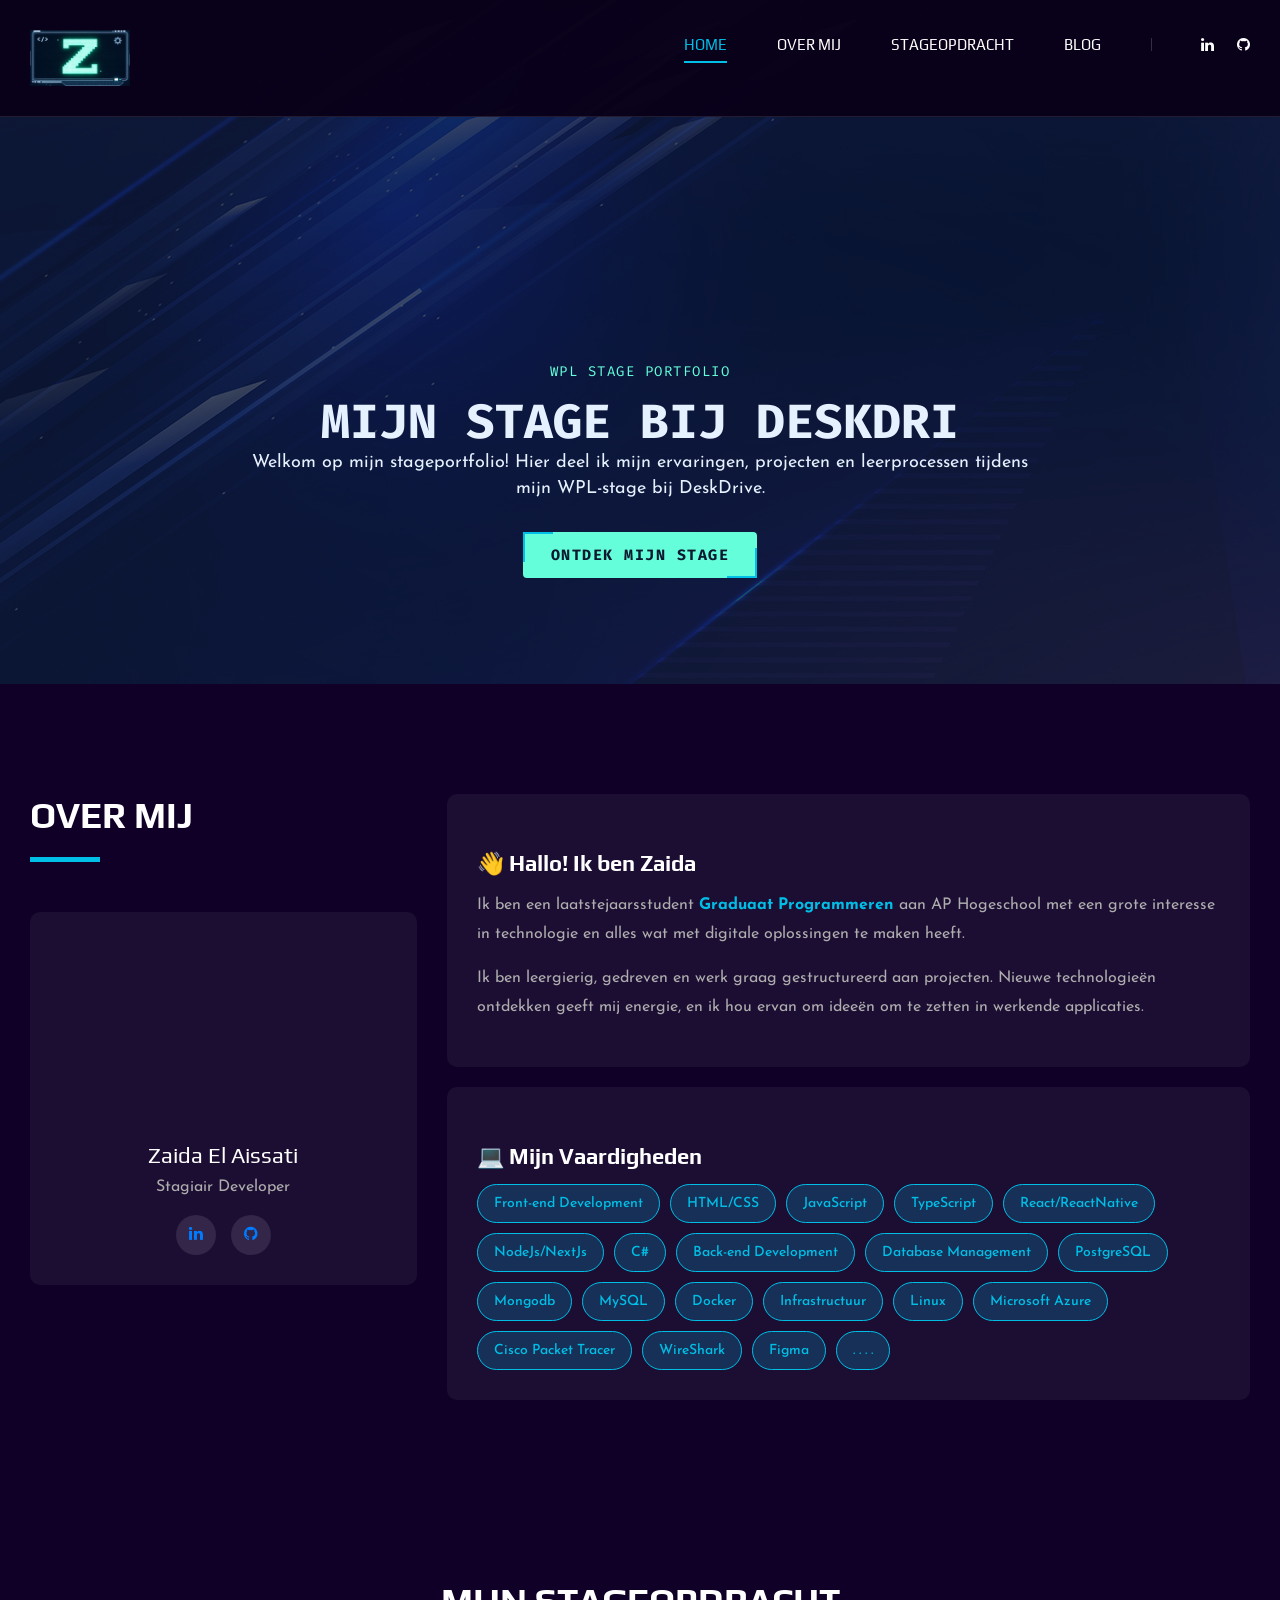
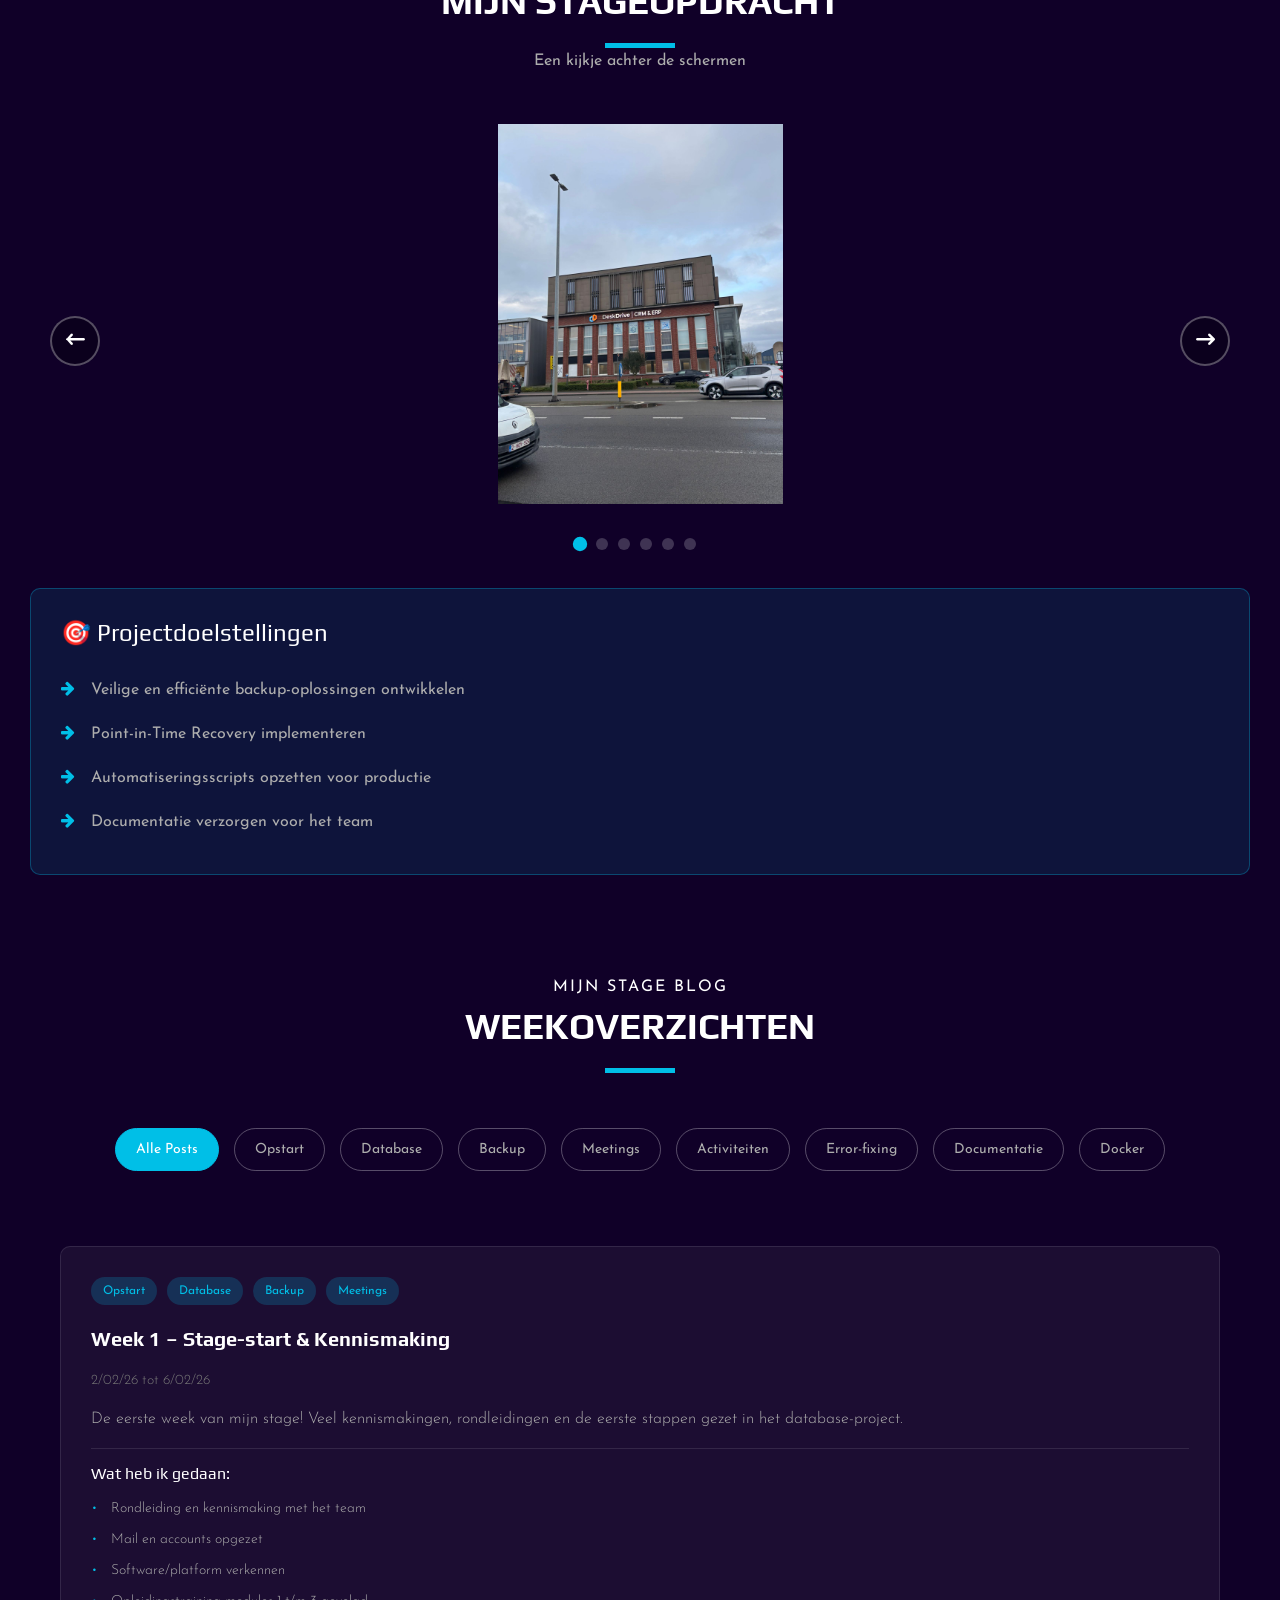
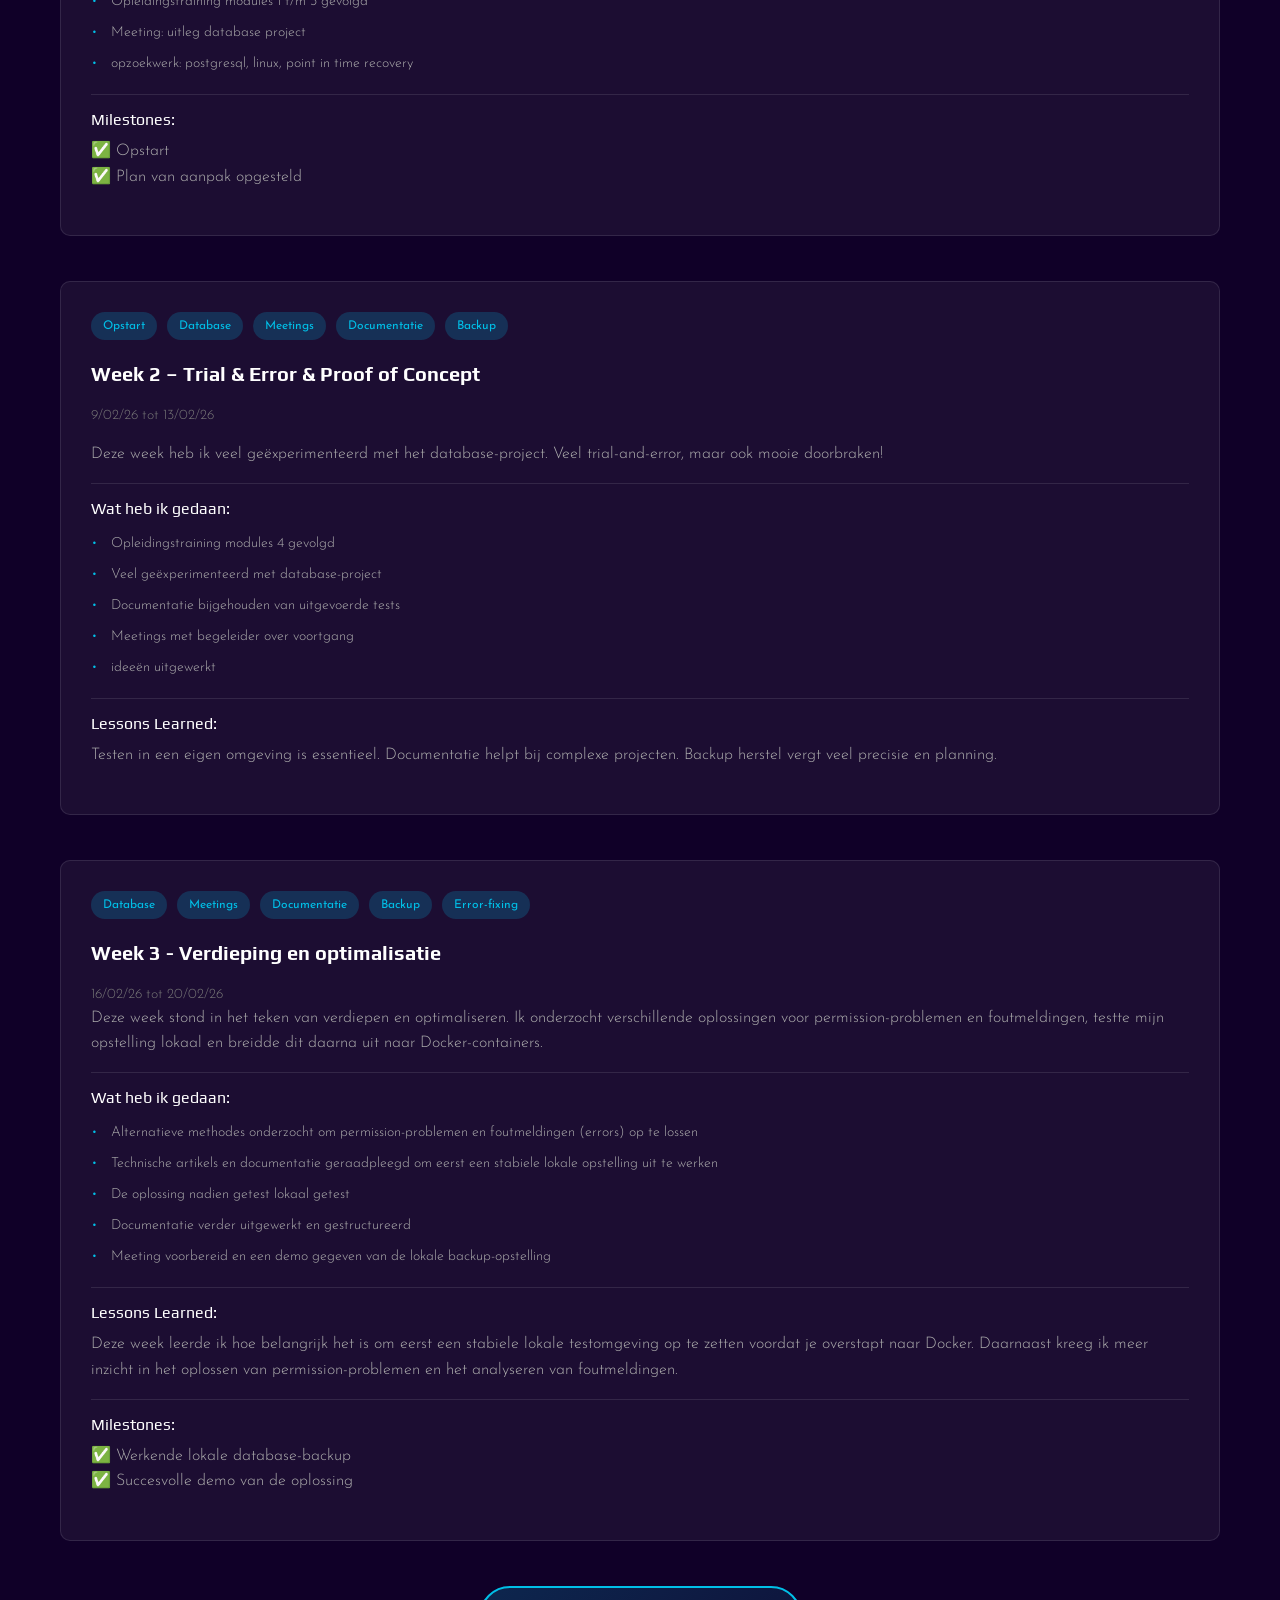
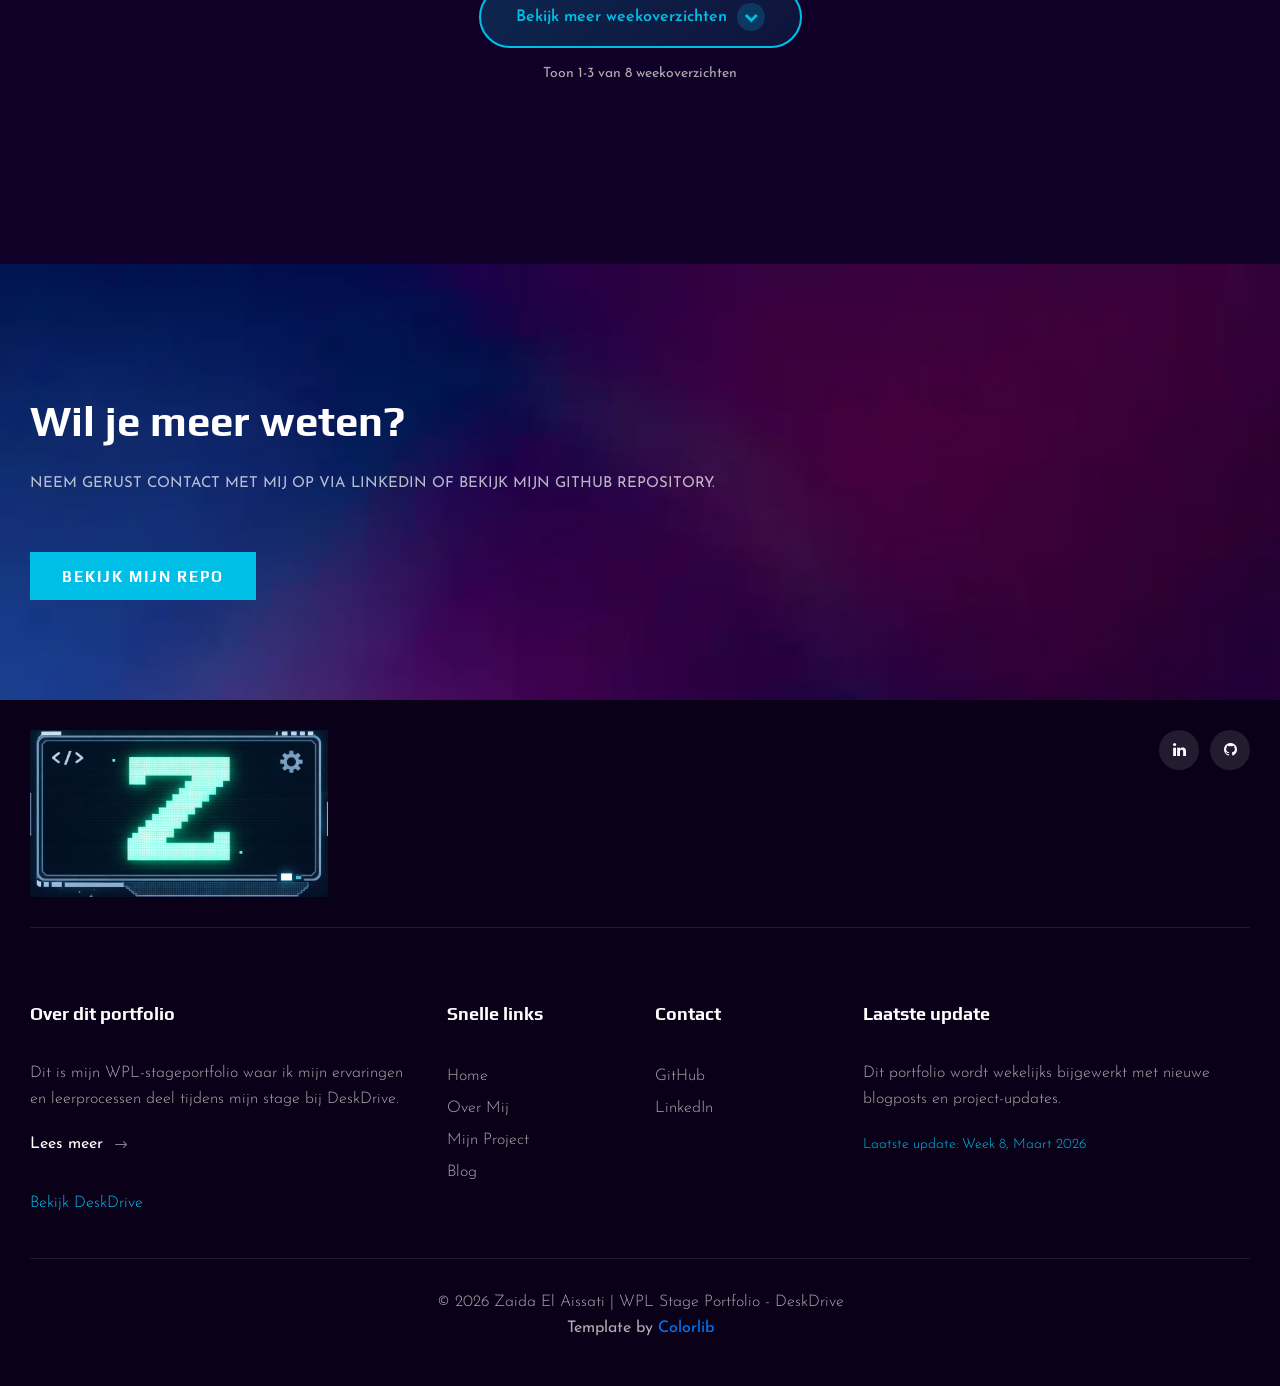
==== commit b6172689: "about me vaardigheden aangeppast" ====
--- a/index.html
+++ b/index.html
@@ -128,13 +128,25 @@
                                 <h4>💻 Mijn Vaardigheden</h4>
                                 <div class="skills__tags">
                                     <span class="skill-tag">Front-end Development</span>
+                                    <span class="skill-tag">HTML/CSS</span>
+                                    <span class="skill-tag">JavaScript</span>
+                                    <span class="skill-tag">TypeScript</span>
+                                    <span class="skill-tag">React/ReactNative</span>
+                                    <span class="skill-tag">NodeJs/NextJs</span>
+                                    <span class="skill-tag">C#</span>
                                     <span class="skill-tag">Back-end Development</span>
                                     <span class="skill-tag">Database Management</span>
                                     <span class="skill-tag">PostgreSQL</span>
+                                    <span class="skill-tag">Mongodb</span>
+                                    <span class="skill-tag">MySQL</span>
                                     <span class="skill-tag">Docker</span>
-                                    <span class="skill-tag">Probleemoplossend</span>
-                                    <span class="skill-tag">Leergierig</span>
-                                    <span class="skill-tag">Teamwork</span>
+                                    <span class="skill-tag">Infrastructuur</span>
+                                    <span class="skill-tag">Linux</span>
+                                    <span class="skill-tag">Microsoft Azure</span>
+                                    <span class="skill-tag">Cisco Packet Tracer</span>
+                                    <span class="skill-tag">WireShark</span>
+                                    <span class="skill-tag">Figma</span>
+                                   
                                      <span class="skill-tag">. . . .</span>
                                 </div>
                             </div>
@@ -236,7 +248,7 @@
                                  <ul class="project__card__list">
                             <li><i class="fa fa-terminal"></i> Bash Scripts</li>
                             <li><i class="fa fa-server"></i> Master/Slave Config</li>
-                            <li><i class="fa fa-repeat"></i> CI/CD</li>
+                            <li><i class="fa fa-repeat"></i> CMD/CLI</li>
                         </ul>
                             </div>
                         </div>
--- a/css/style.css
+++ b/css/style.css
@@ -2841,12 +2841,13 @@
 .sfeerbeelden__image img {
   width: 100%;
   height: 100%;
-  object-fit: contain; 
+  object-fit: contain;
+  object-position: center top;
   transition: transform 0.5s ease;
 }
 
 .sfeerbeelden__item:hover .sfeerbeelden__image img {
-  transform: scale(1.1);
+  transform: scale(1.05);
 }
 
 .sfeerbeelden__overlay {
@@ -3047,8 +3048,9 @@
 /* Werkplek images */
 .werkplek__img {
   width: 100%;
-  height: 200px;
-  object-fit: cover;
+  height: 220px;
+  object-fit: contain;
+  object-position: center top;
   border-radius: 10px;
   margin-bottom: 20px;
   border: 2px solid rgba(0, 191, 231, 0.3);
@@ -3057,15 +3059,16 @@
 
 .werkplek__img:hover {
   border-color: #00bfe7;
-  transform: scale(1.02);
+  transform: scale(1.05);
   box-shadow: 0 5px 15px rgba(0, 191, 231, 0.3);
 }
 
 /* Project screenshots */
 .project__screenshot {
   width: 100%;
-  height: 150px;
-  object-fit: cover;
+  height: 170px;
+  object-fit: contain;
+  object-position: center top;
   border-radius: 10px;
   margin-top: 15px;
   border: 2px solid rgba(0, 191, 231, 0.3);
@@ -3074,7 +3077,7 @@
 
 .project__screenshot:hover {
   border-color: #00bfe7;
-  transform: scale(1.02);
+  transform: scale(1.05);
 }
 
 /* Documentatie image */
@@ -3205,8 +3208,9 @@
 
 .kijkje-achter-de-schermen .project__card .werkplek__img {
   width: 100%;
-  height: 250px;
-  object-fit: cover;
+  height: 270px;
+  object-fit: contain;
+  object-position: center top;
   border-radius: 10px;
   margin-bottom: 20px;
   border: 2px solid rgba(0, 191, 231, 0.3);
@@ -3215,7 +3219,7 @@
 
 .kijkje-achter-de-schermen .project__card .werkplek__img:hover {
   border-color: #00bfe7;
-  transform: scale(1.02);
+  transform: scale(1.05);
   box-shadow: 0 5px 15px rgba(0, 191, 231, 0.3);
 }
 
@@ -3382,8 +3386,9 @@
 /* Project Screenshot */
 .kijkje-achter-de-schermen .project__screenshot {
   width: 100%;
-  height: 180px;
-  object-fit: cover;
+  height: 200px;
+  object-fit: contain;
+  object-position: center top;
   border-radius: 10px;
   margin-top: 20px;
   border: 2px solid rgba(0, 191, 231, 0.3);
@@ -3625,20 +3630,20 @@
 .stageopdracht__image {
   position: relative;
   width: 100%;
-  height: 350px;
+  height: 380px;
   overflow: hidden;
 }
 
 .stageopdracht__image img {
-width: 100%;
+  width: 100%;
   height: 100%;
-  object-fit: cover;
+  object-fit: contain;
+  object-position: center top;
   transition: transform 0.5s ease;
 }
 
 .stageopdracht__item:hover .stageopdracht__image img {
-  transform: scale(1.02);
- 
+  transform: scale(1.05);
 }
 
 .stageopdracht__overlay {
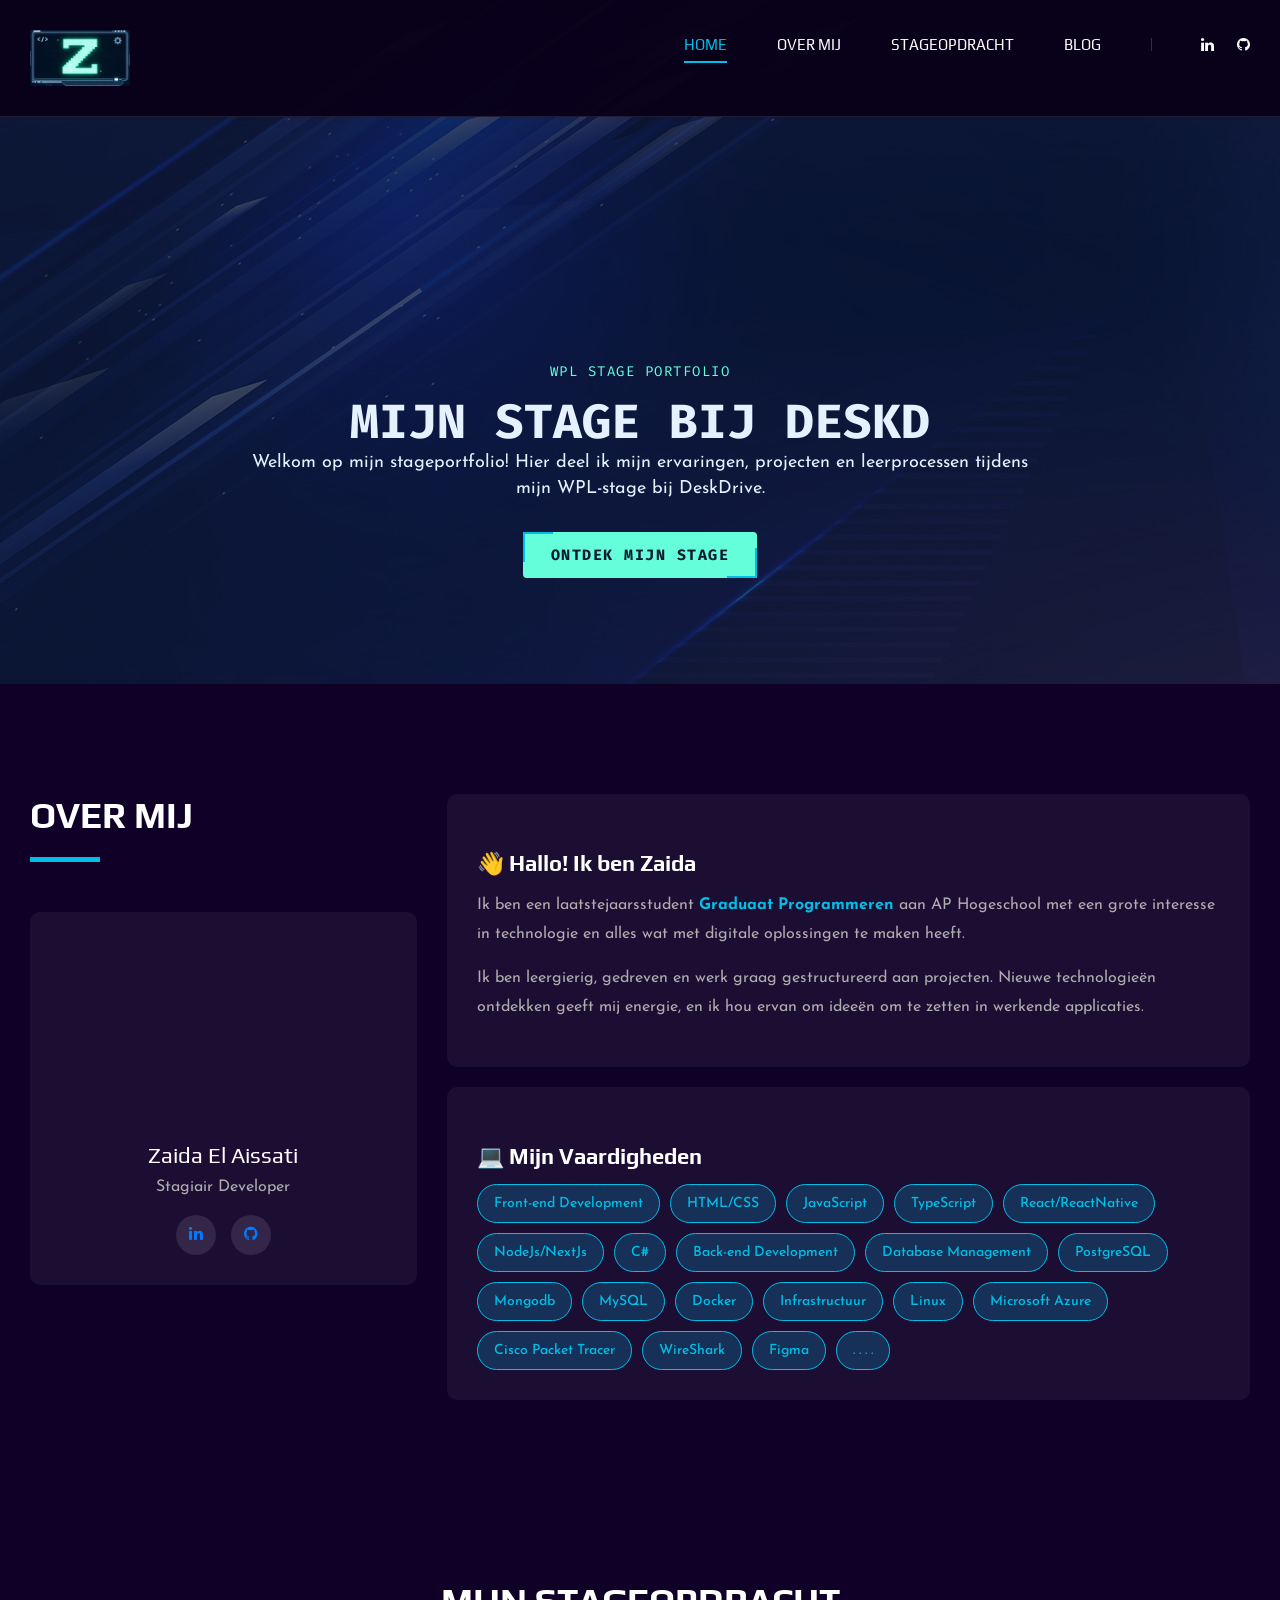
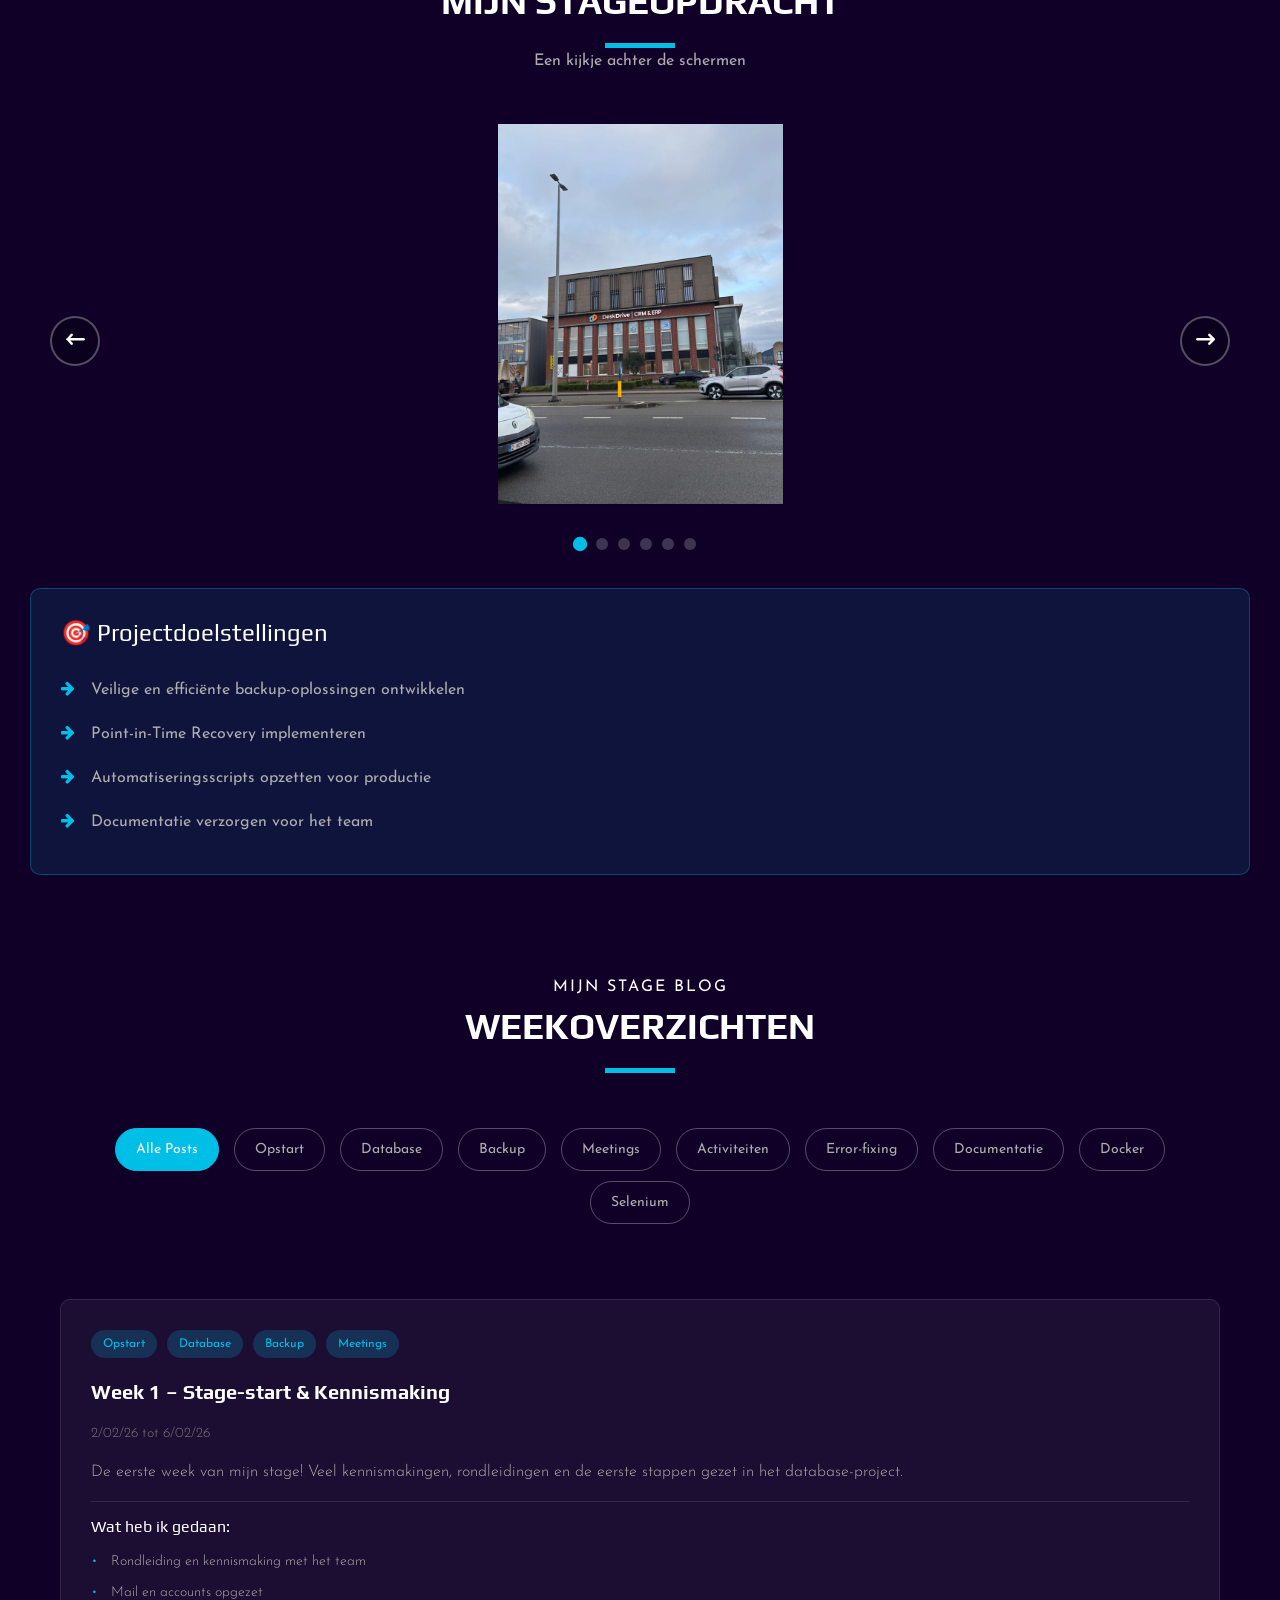
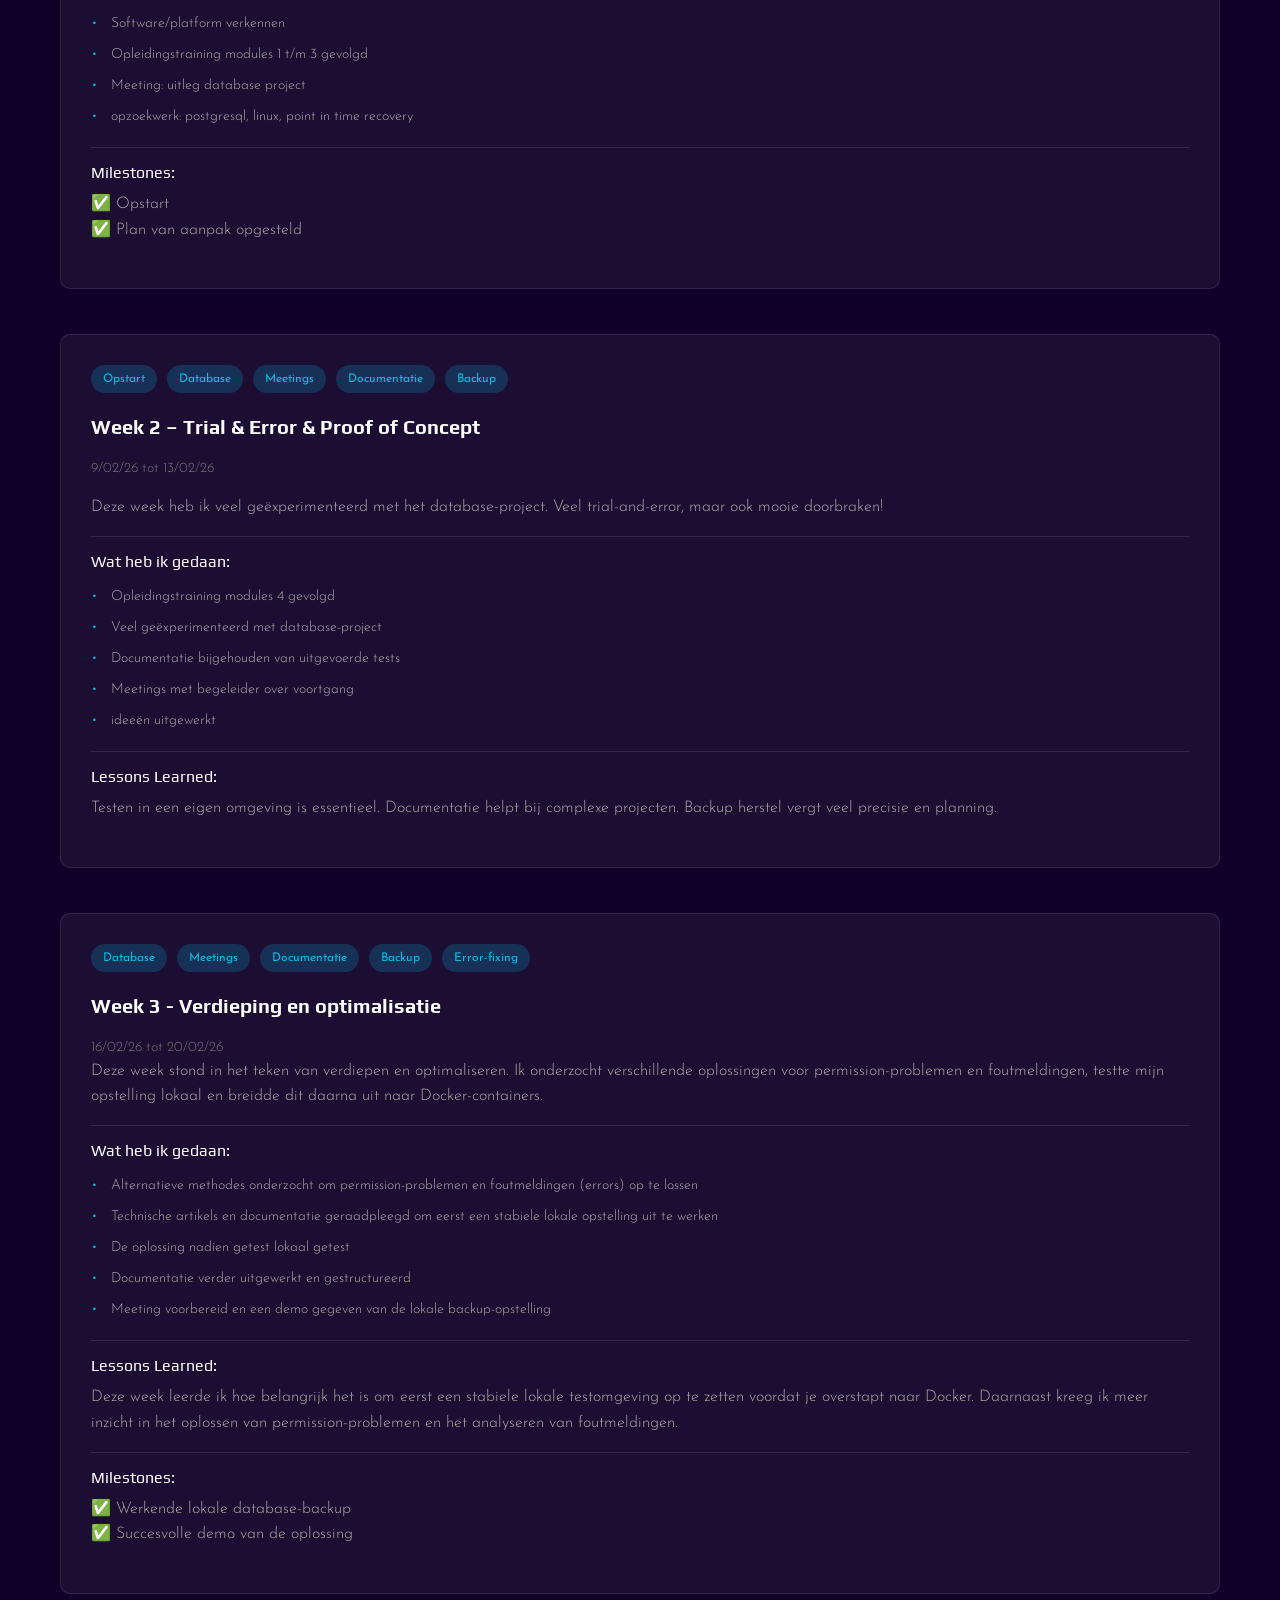
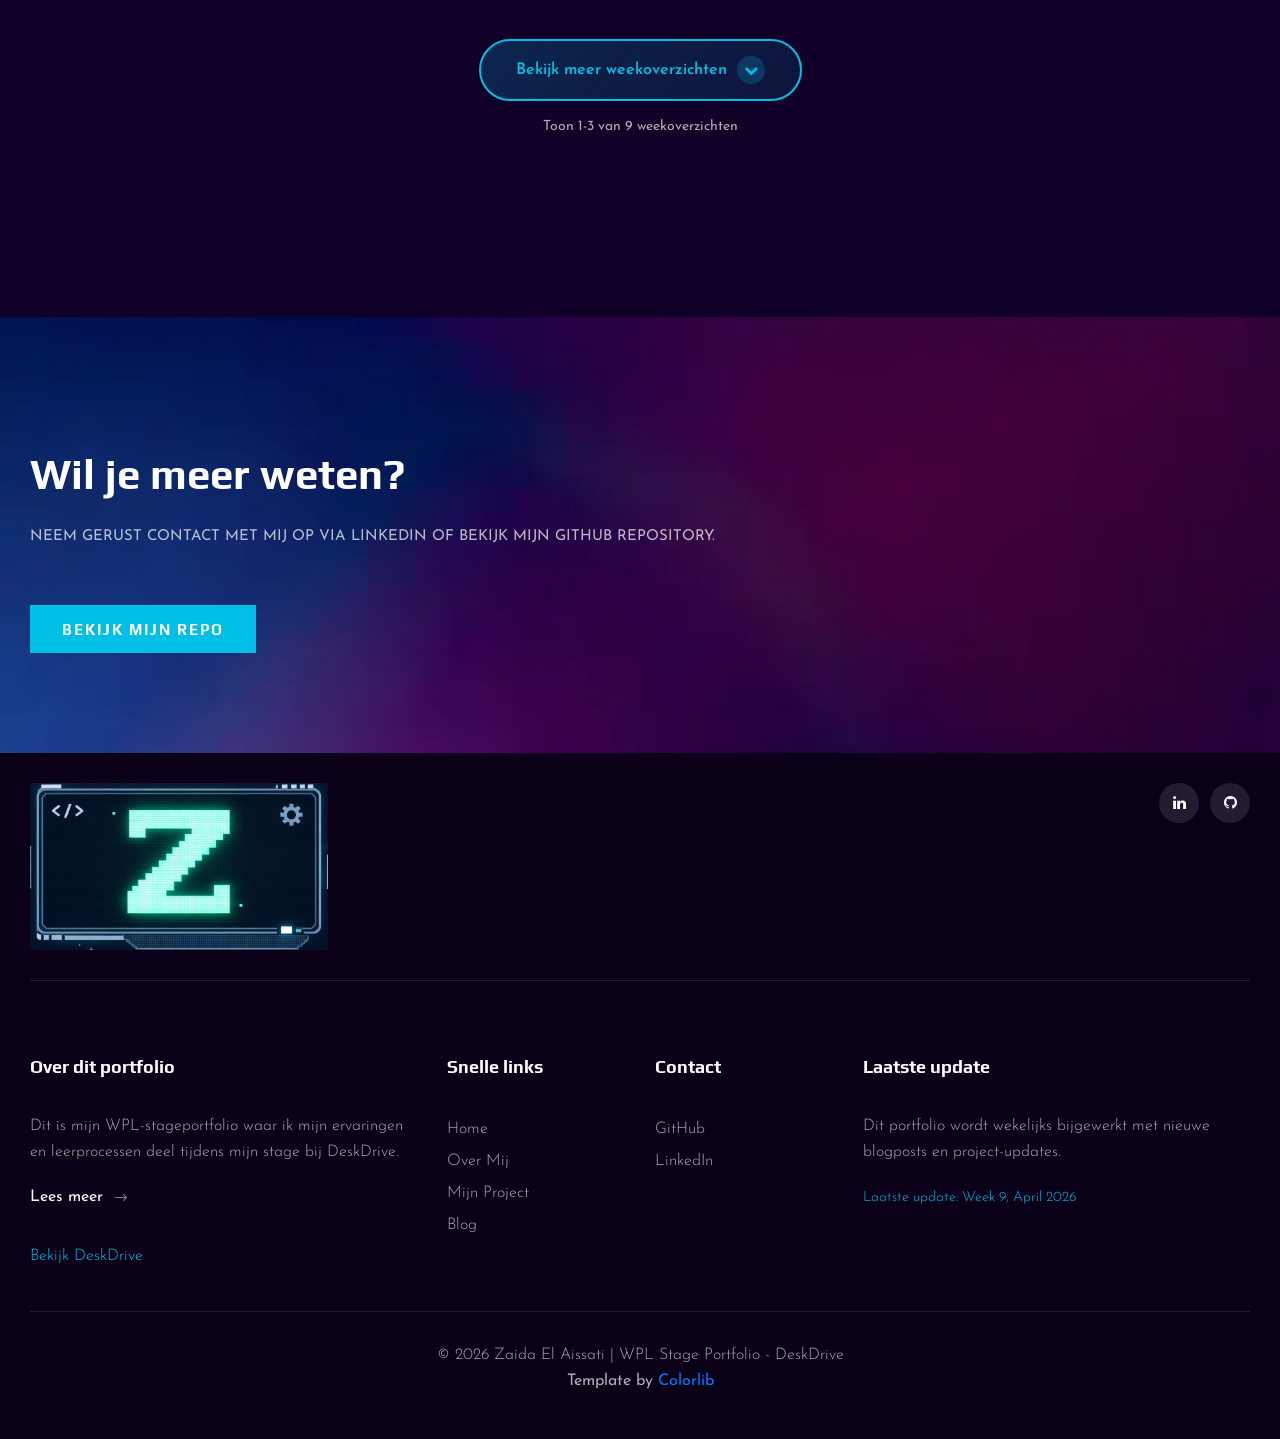
==== commit d9a2f4ae: "week 9 gemaakt" ====
--- a/index.html
+++ b/index.html
@@ -339,6 +339,7 @@
                         <button class="filter-btn" data-filter="error-fixing">Error-fixing</button>
                         <button class="filter-btn" data-filter="documentatie">Documentatie</button>
                         <button class="filter-btn" data-filter="docker">Docker</button>
+                        <button class="filter-btn" data-filter="selenium">Selenium</button>
                     </div>
                 </div>
             </div>
@@ -457,7 +458,7 @@
                         <span class="btn-text">Bekijk meer weekoverzichten</span>
                         <span class="arrow-icon"><i class="fa fa-chevron-down"></i></span>
                     </button>
-<span class="posts-count" id="postsCount">Toon 1-3 van 8 weekoverzichten</span>
+<span class="posts-count" id="postsCount">Toon 1-3 van 9 weekoverzichten</span>
                 </div>
                 
                 <!-- Hidden posts (shown after clicking load more) -->
@@ -655,8 +656,47 @@
                         </div>
                     </div>
 
-
-  
+                    <!-- Week 9 Post -->
+                    <div class="blog__post" data-tags="database,backup,documentatie,error-fixing,meetings,selenium">
+                        <div class="blog__item latest__item">
+                            <div class="blog__tags">
+                                <span class="blog__tag">Database</span>
+                                <span class="blog__tag">Backup</span>
+                                <span class="blog__tag">Documentatie</span>
+                                <span class="blog__tag">Error-fixing</span>
+                                <span class="blog__tag">Meetings</span>
+                                <span class="blog__tag">Selenium</span>
+                            </div>
+                            <h4>Week 9 - Automatisering, PostgreSQL versie 16 & Selenium Start</h4>
+                            <ul>
+                                <li>30/03/2026 tot 03/04/2026</li>
+                            </ul>
+                            <p>Nieuwe milestone bereikt met automatische restore scripts, demo gegeven en start van de testing project.</p>
+                            <div class="blog__highlights">
+                                <h5>Wat heb ik gedaan:</h5>
+                                <ul>
+                                    <li>Nieuwe milestone: script gemaakt voor restore slave machine en automatisering</li><br>
+                                    <li>Uitgebreide documentatie bijgewerkt</li><br>
+                                    <li>Error fixing doorgevoerd</li><br>
+                                    <li>Alles uitgebreid getest</li><br>
+                                    <li>Meeting en demo gedaan: script getoond + uitleg gekregen over de werking bedrijf rond Selenium</li><br>
+                                    <li>Nieuwe opdracht: one-liner commands met parameters/target time</li><br>
+                                    <li>Nieuwe database cluster gemaakt voor PostgreSQL versie 16 om functionaliteiten te testen</li><br>
+                                    <li>Documentatie en commands aangepast naar absolute paden</li><br>
+                                    <li>Start project Selenium</li><br>
+                                    <li>Meeting over de app gehouden</li>
+                                </ul>
+                            </div>
+                            <div class="blog__lessons">
+                                <h5>Lessons Learned:</h5>
+                                <p>Automatisering scripts vereisen robuuste testing. Absolute paths voorkomen veel issues en is efficiënter. Selenium biedt krachtige mogelijkheden voor UI/functional testing. Goede documentatie is cruciaal voor kennisoverdracht bij nieuwe projecten.</p>
+                            </div>
+                            <div class="blog__milestones">
+                                <h5>Milestones:</h5>
+                                <p>✅ Automatische restore slave script<br>✅ PostgreSQL 16 cluster getest<br>✅ Selenium project gestart<br>✅ Demo & meetings succesvol<br>✅ Volledige documentatie update</p>
+                            </div>
+                        </div>
+                    </div>
                 </div>
         </div>
     </section>
@@ -736,7 +776,7 @@
                         <div class="footer__option__item">
                             <h5>Laatste update</h5>
                             <p>Dit portfolio wordt wekelijks bijgewerkt met nieuwe blogposts en project-updates.</p>
-<p class="footer__date">Laatste update: Week 8, Maart 2026</p>
+<p class="footer__date">Laatste update: Week 9, April 2026</p>
                         </div>
                     </div>
                 </div>
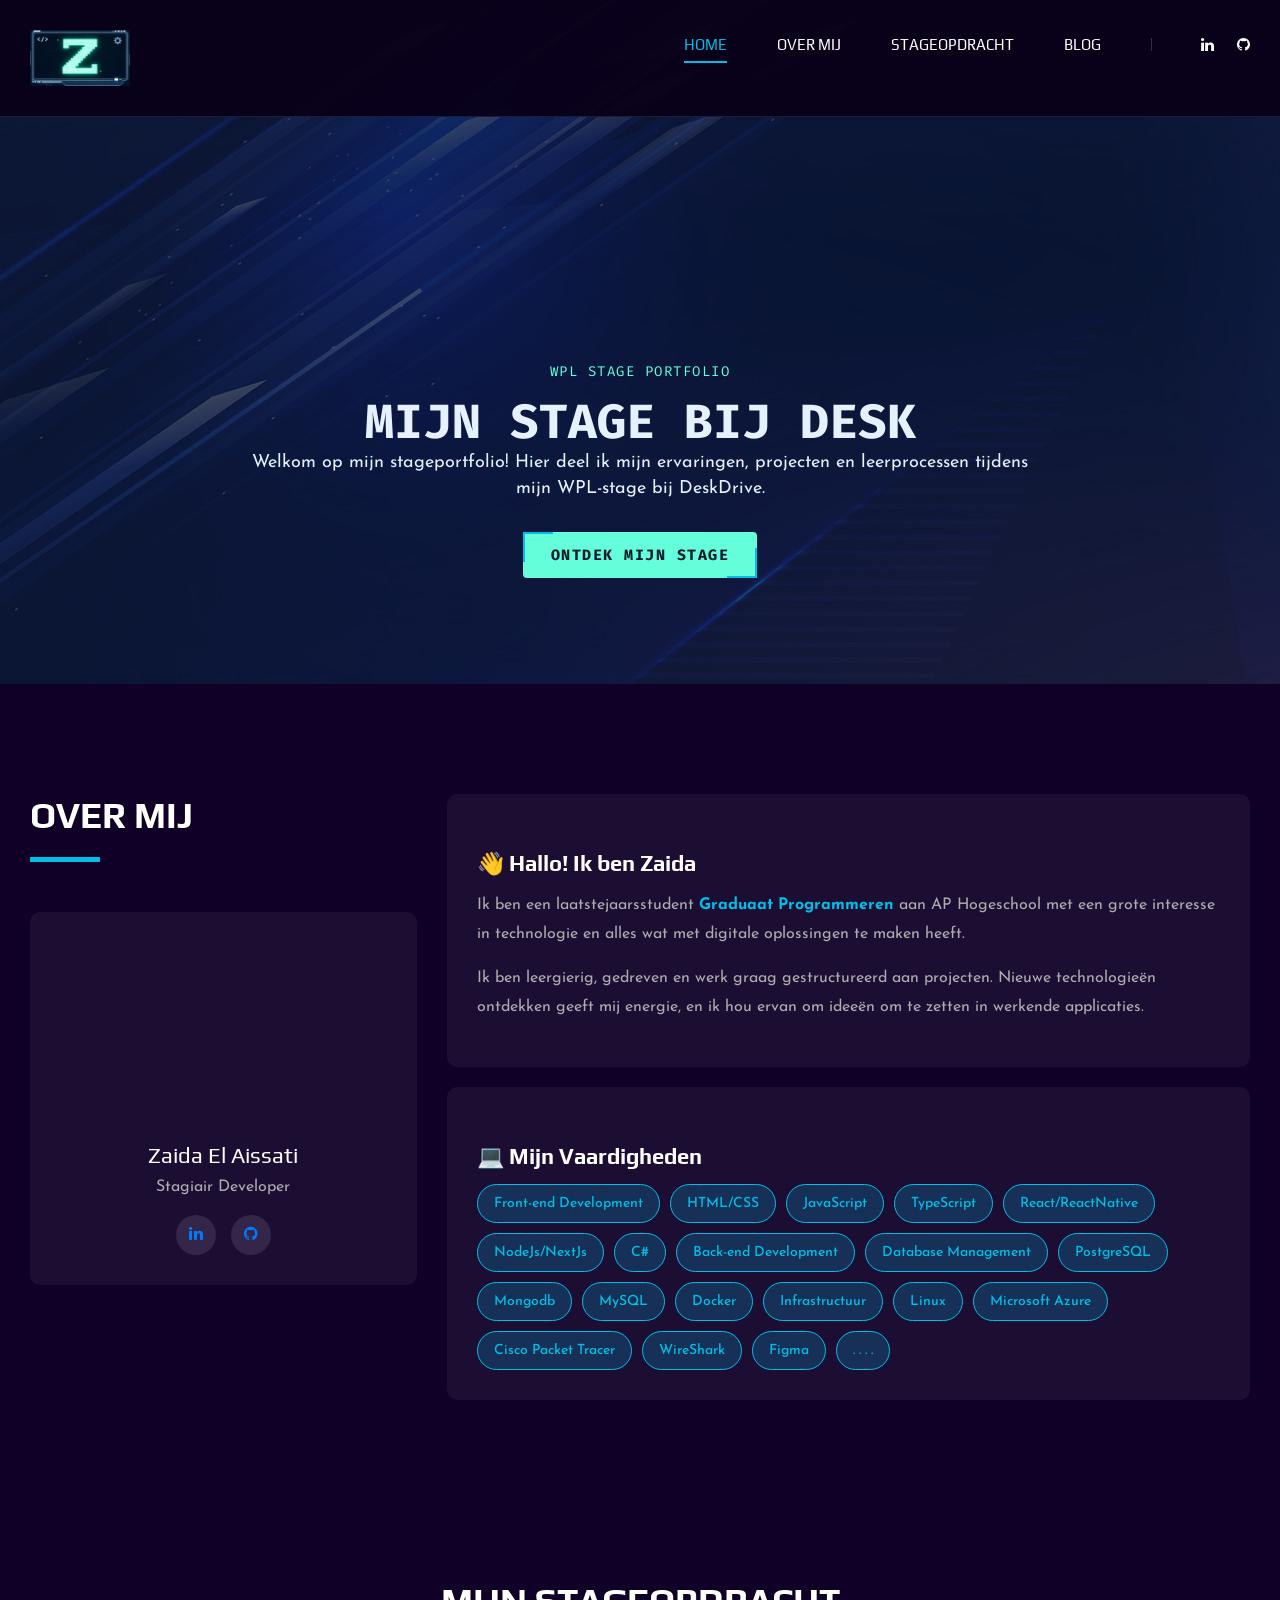
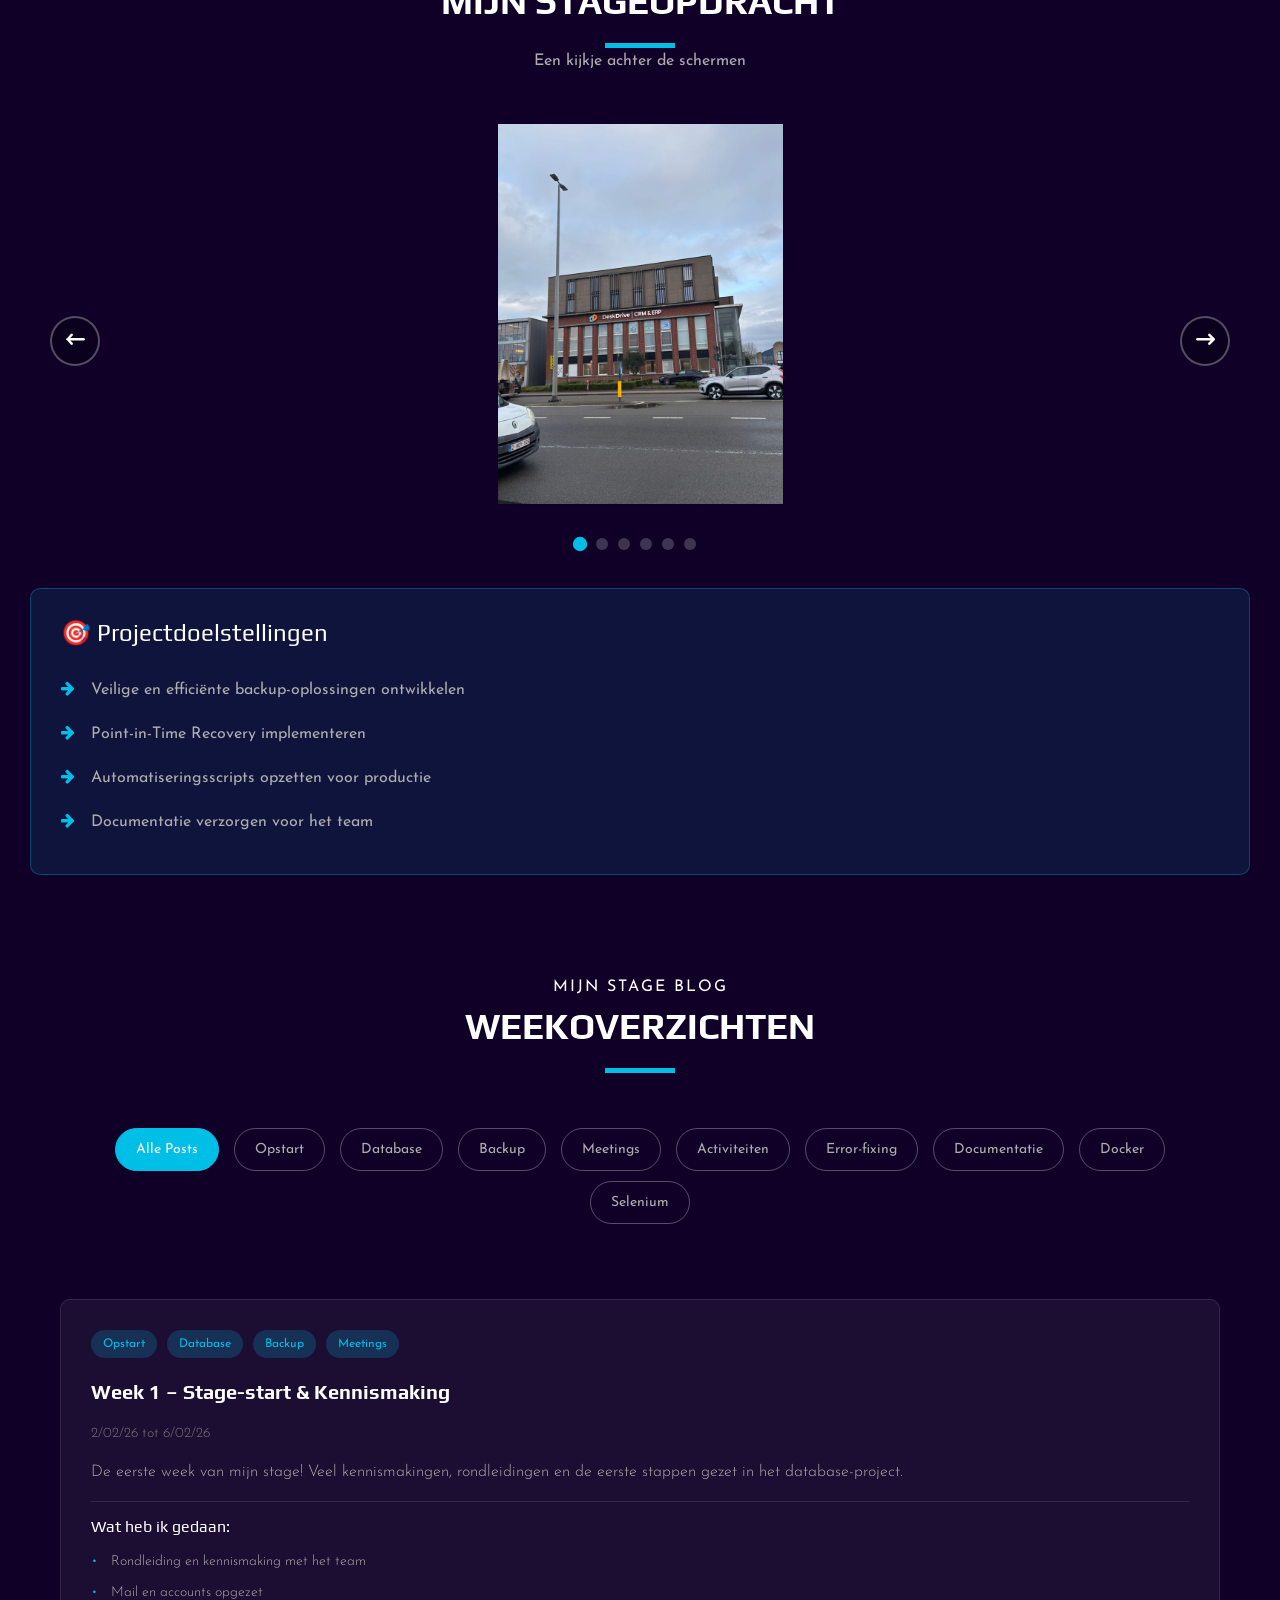
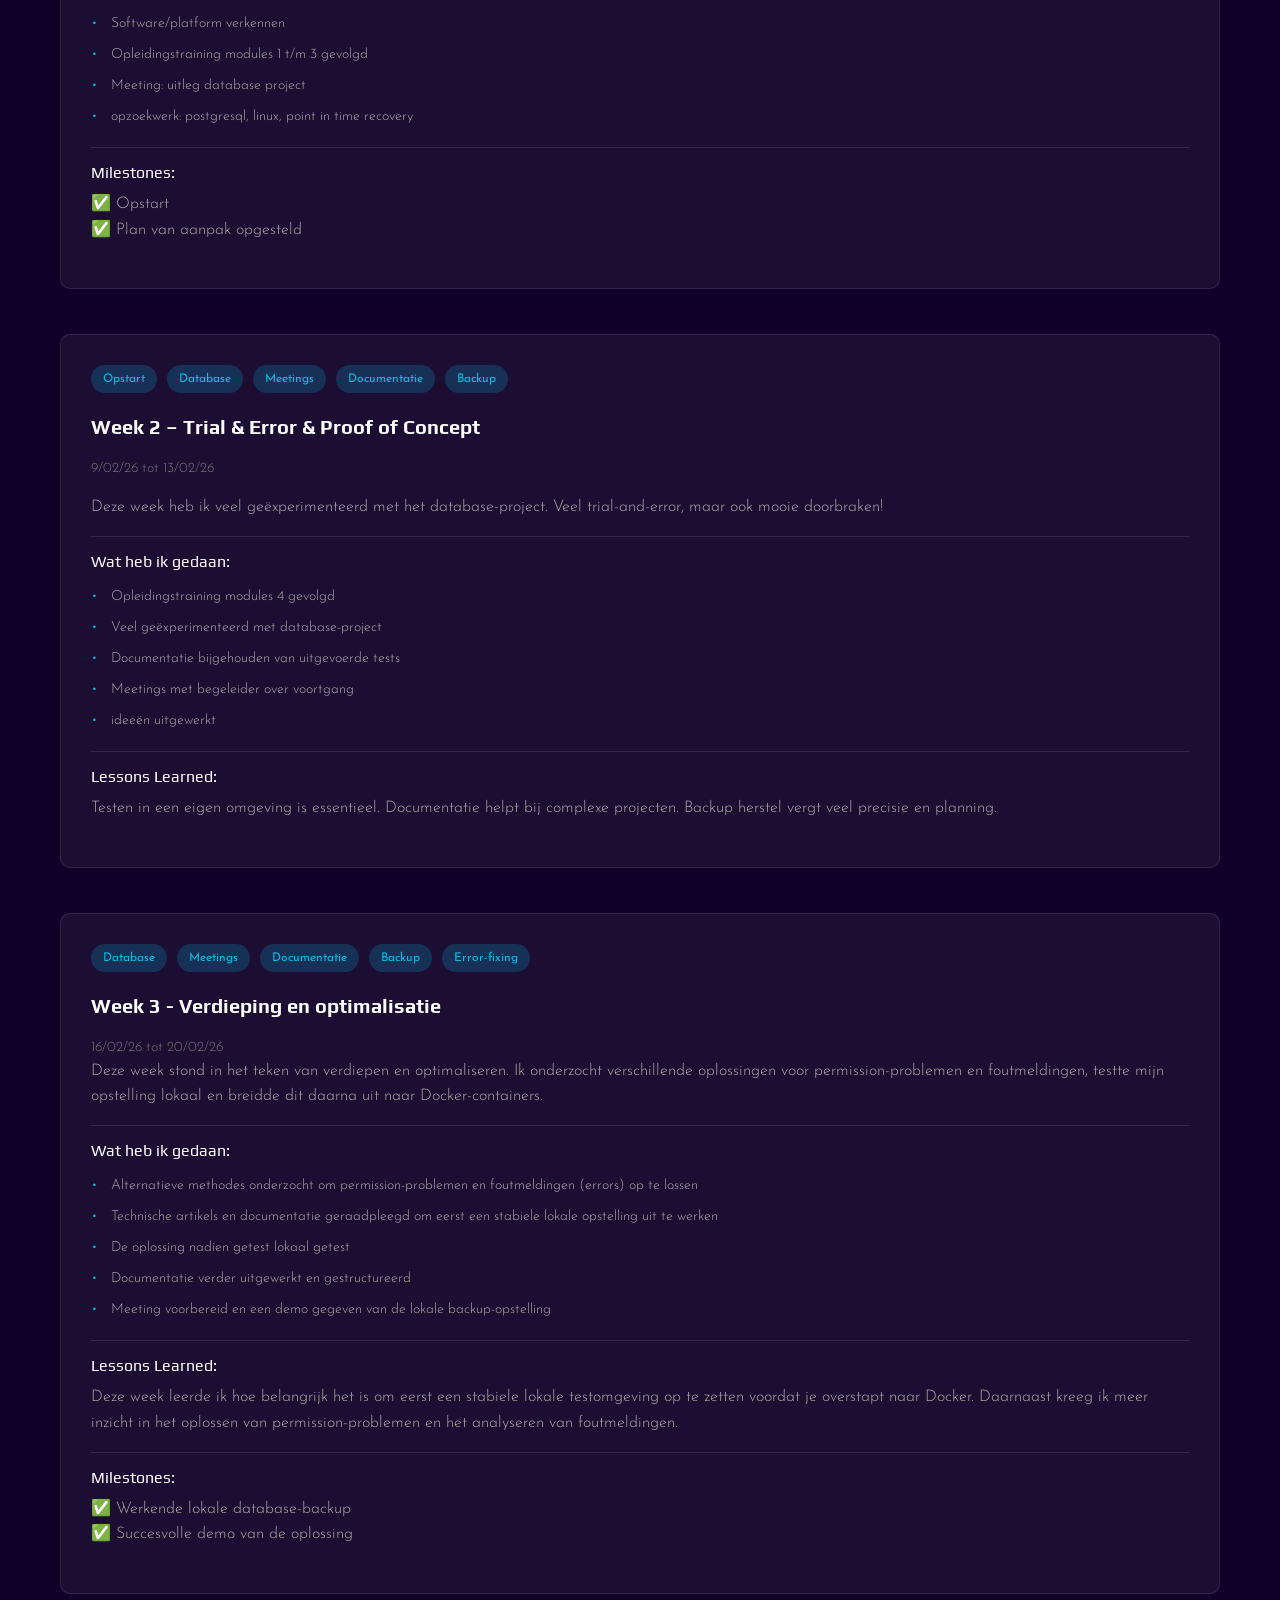
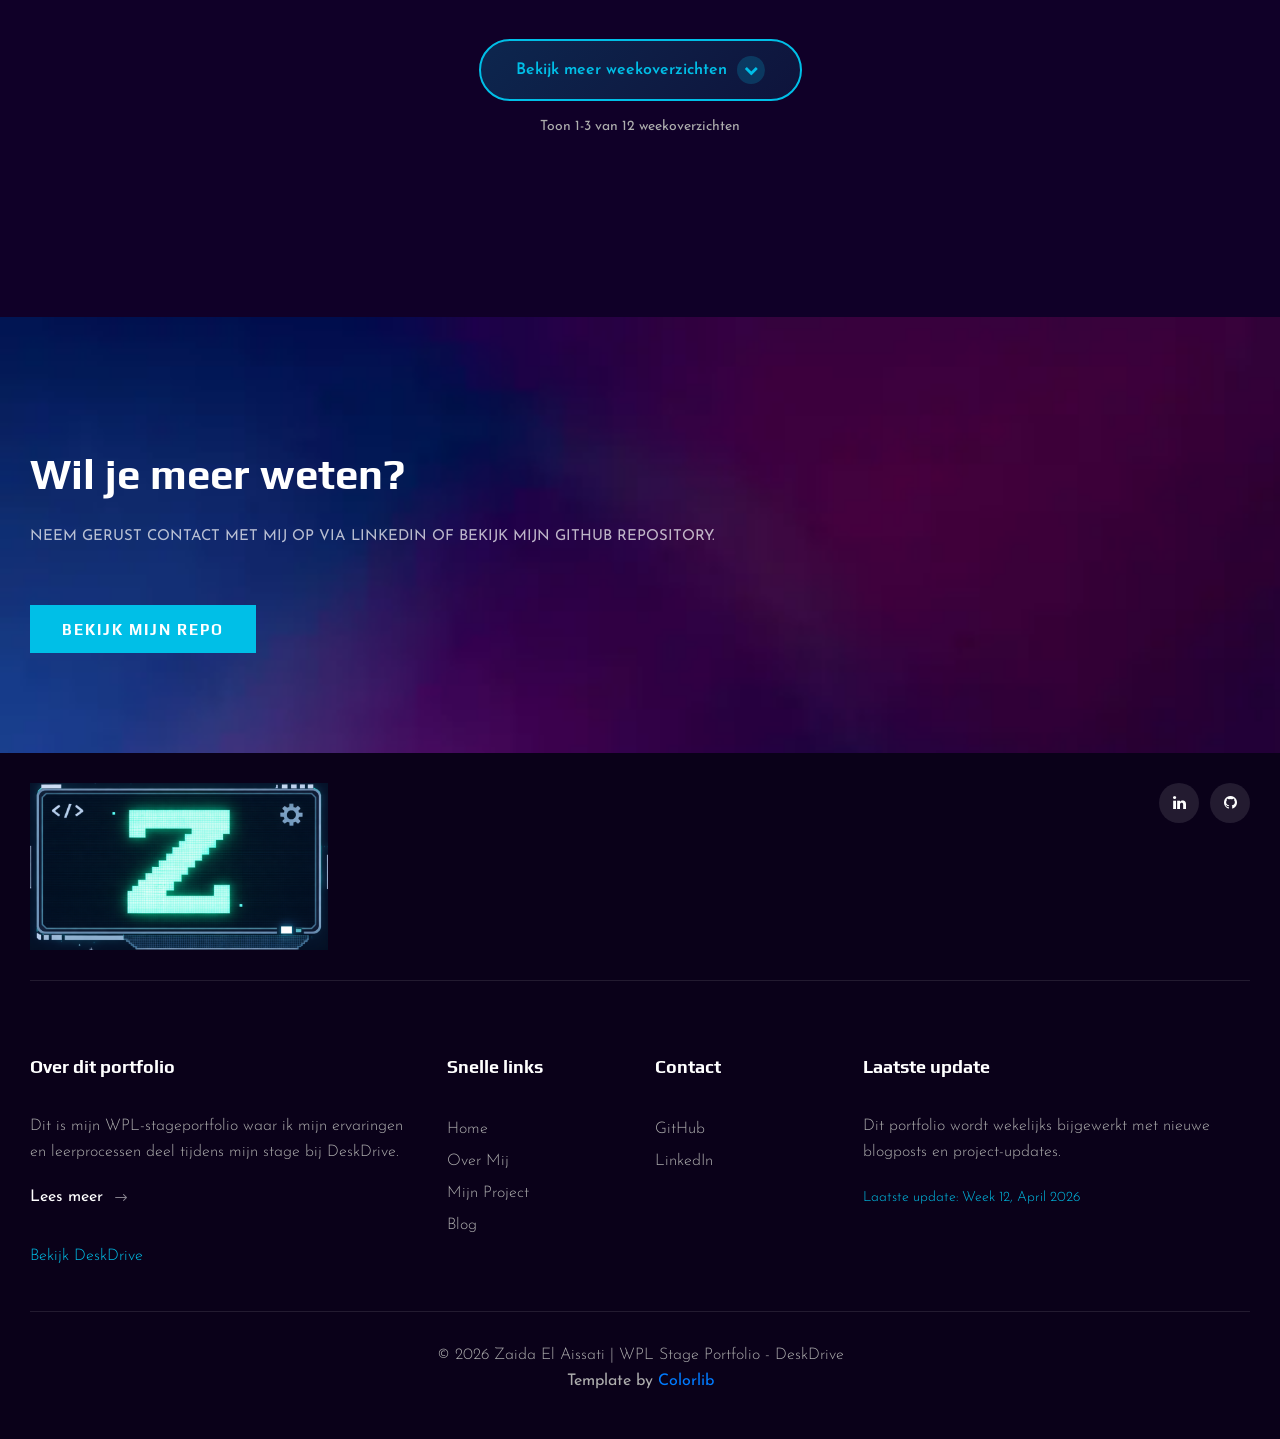
==== commit c10e5e5a: "week 10,11,12,13 toegevoegd blog" ====
--- a/index.html
+++ b/index.html
@@ -458,7 +458,7 @@
                         <span class="btn-text">Bekijk meer weekoverzichten</span>
                         <span class="arrow-icon"><i class="fa fa-chevron-down"></i></span>
                     </button>
-<span class="posts-count" id="postsCount">Toon 1-3 van 9 weekoverzichten</span>
+<span class="posts-count" id="postsCount">Toon 1-3 van 12 weekoverzichten</span>
                 </div>
                 
                 <!-- Hidden posts (shown after clicking load more) -->
@@ -697,6 +697,101 @@
                             </div>
                         </div>
                     </div>
+                    <!-- Week 10 Post -->
+                    <div class="blog__post" data-tags="selenium,testing,meetings,platform-setup,module-training">
+                        <div class="blog__item latest__item">
+                            <div class="blog__tags">
+                                <span class="blog__tag">Selenium</span>
+                                <span class="blog__tag">Testing</span>
+                                <span class="blog__tag">Meetings</span>
+                       
+                            </div>
+                            <h4>Week 10 - Team Planning, Module 4 Setup & Testing Uitdagingen</h4>
+                            <ul>
+                                <li>06/04/2026 tot 10/04/2026</li>
+                            </ul>
+                            <p>Deze week stond in het teken van teamcoördinatie, de start van testplanning en de eerste stappen met Module 4. Testing op een nieuw platform bracht interessante uitdagingen met zich mee.</p>
+                            <div class="blog__highlights">
+                                <h5>Wat heb ik gedaan:</h5>
+                                <ul>
+                                    <li>Onderlinge takenverdeling bepaald en begonnen met testen voor de planning pagina</li><br>
+                                    <li>Module 4 opstart: demo account aangemaakt, toegang gekregen tot alle nodige platformen (databank, etc.)</li><br>
+                                    <li>Ontdekt dat testen moeilijk is op onbekend platform - op zoek gaan naar de structuur in de code, je hebt voor een functie (knop) 5 verschillende manieren om het uit te voeren</li><br>
+                                    <li>Teruggekeerd naar Module 2 om het platform beter te leren kennen</li>
+                                </ul>
+                            </div>
+                            <div class="blog__lessons">
+                                <h5>Lessons Learned:</h5>
+                                <p>Goede takenverdeling voorkomt overlap. Testing vereist diepgaand platformbegrip - research is key. Fundamentals herhalen versnelt learning curve.</p>
+                            </div>
+                            <div class="blog__milestones">
+                                <h5>Milestones:</h5>
+                                <p>✅ Testplanning gestart<br>✅ Module 4 omgeving operationeel<br>✅ Team takenverdeling<br>✅ Platform familiariteit boost</p>
+                            </div>
+                        </div>
+                    </div>
+
+                    <!-- Week 11 Post -->
+                    <div class="blog__post" data-tags="selenium,testing,meetings,platform-setup">
+                        <div class="blog__item latest__item">
+                            <div class="blog__tags">
+                                <span class="blog__tag">Selenium</span>
+                                <span class="blog__tag">Testing</span>
+                                <span class="blog__tag">Meetings</span>
+                                <span class="blog__tag">Telewerk</span>
+                            </div>
+                            <h4>Week 11 - Selenium Tests Uitbreiden & Devomgeving Feedback</h4>
+                            <ul>
+                                <li>13/04/2026 tot 17/04/2026</li>
+                            </ul>
+                            <p>Intensieve week met Selenium ontwikkeling, waardevolle feedback bij meetings.</p>
+                            <div class="blog__highlights">
+                                <h5>Wat heb ik gedaan:</h5>
+                                <ul>
+                                    <li>Verder Selenium tests gemaakt en uitgebreid</li><br>
+                                    <li>Meeting gehouden: feedback gegeven over devomgeving</li><br>
+                                    <li>Thuiswerken: Selenium tests + meeting voorbereiding (plan van aanpak, structuur, vragen stellen)</li>
+                                </ul>
+                            </div>
+                            <div class="blog__lessons">
+                                <h5>Lessons Learned:</h5>
+                                <p>Feedback loops versnellen verbetering. Remote werk biedt meer tijd en flexibiliteit voor diepgaand werk.</p>
+                            </div>
+                            <div class="blog__milestones">
+                                <h5>Milestones:</h5>
+                                <p>✅ Selenium test verder gewerkt <br>✅ Devomgeving feedback geleverd<br>✅ Meeting voltooid</p>
+                            </div>
+                        </div>
+                    </div>
+
+                    <!-- Week 12 & 13 Post -->
+                    <div class="blog__post" data-tags="selenium,testing">
+                        <div class="blog__item latest__item">
+                            <div class="blog__tags">
+                                <span class="blog__tag">Selenium</span>
+                                <span class="blog__tag">Testing</span>
+                            </div>
+                            <h4>Week 12 & 13 - Verder werken aan Selenium Tests</h4>
+                            <ul>
+                                <li>20/04/2026 tot 24/04/2026 & 27/04/2026 tot 1/05/2026</li>
+                            </ul>
+                            <p>blablablaaaaaa</p>
+                            <div class="blog__highlights">
+                                <h5>Wat heb ik gedaan:</h5>
+                                <ul>
+                                    <li>Verder Selenium tests gemaakt - focus op complexere scenarios en edge cases</li>
+                                </ul>
+                            </div>
+                            <div class="blog__lessons">
+                                <h5>Lessons Learned:</h5>
+                                <p>Specifieke ontwikkeling van tests bouwt betrouwbaarheid op. Consistentie in testdesign is cruciaal voor onderhoudbaarheid.</p>
+                            </div>
+                            <div class="blog__milestones">
+                                <h5>Milestones:</h5>
+                                <p>✅ Significante vooruitgang in tests<br>✅ Geavanceerde testfunctionaliteit geïmplementeerd</p>
+                            </div>
+                        </div>
+                    </div>
                 </div>
         </div>
     </section>
@@ -776,7 +871,7 @@
                         <div class="footer__option__item">
                             <h5>Laatste update</h5>
                             <p>Dit portfolio wordt wekelijks bijgewerkt met nieuwe blogposts en project-updates.</p>
-<p class="footer__date">Laatste update: Week 9, April 2026</p>
+<p class="footer__date">Laatste update: Week 12, April 2026</p>
                         </div>
                     </div>
                 </div>
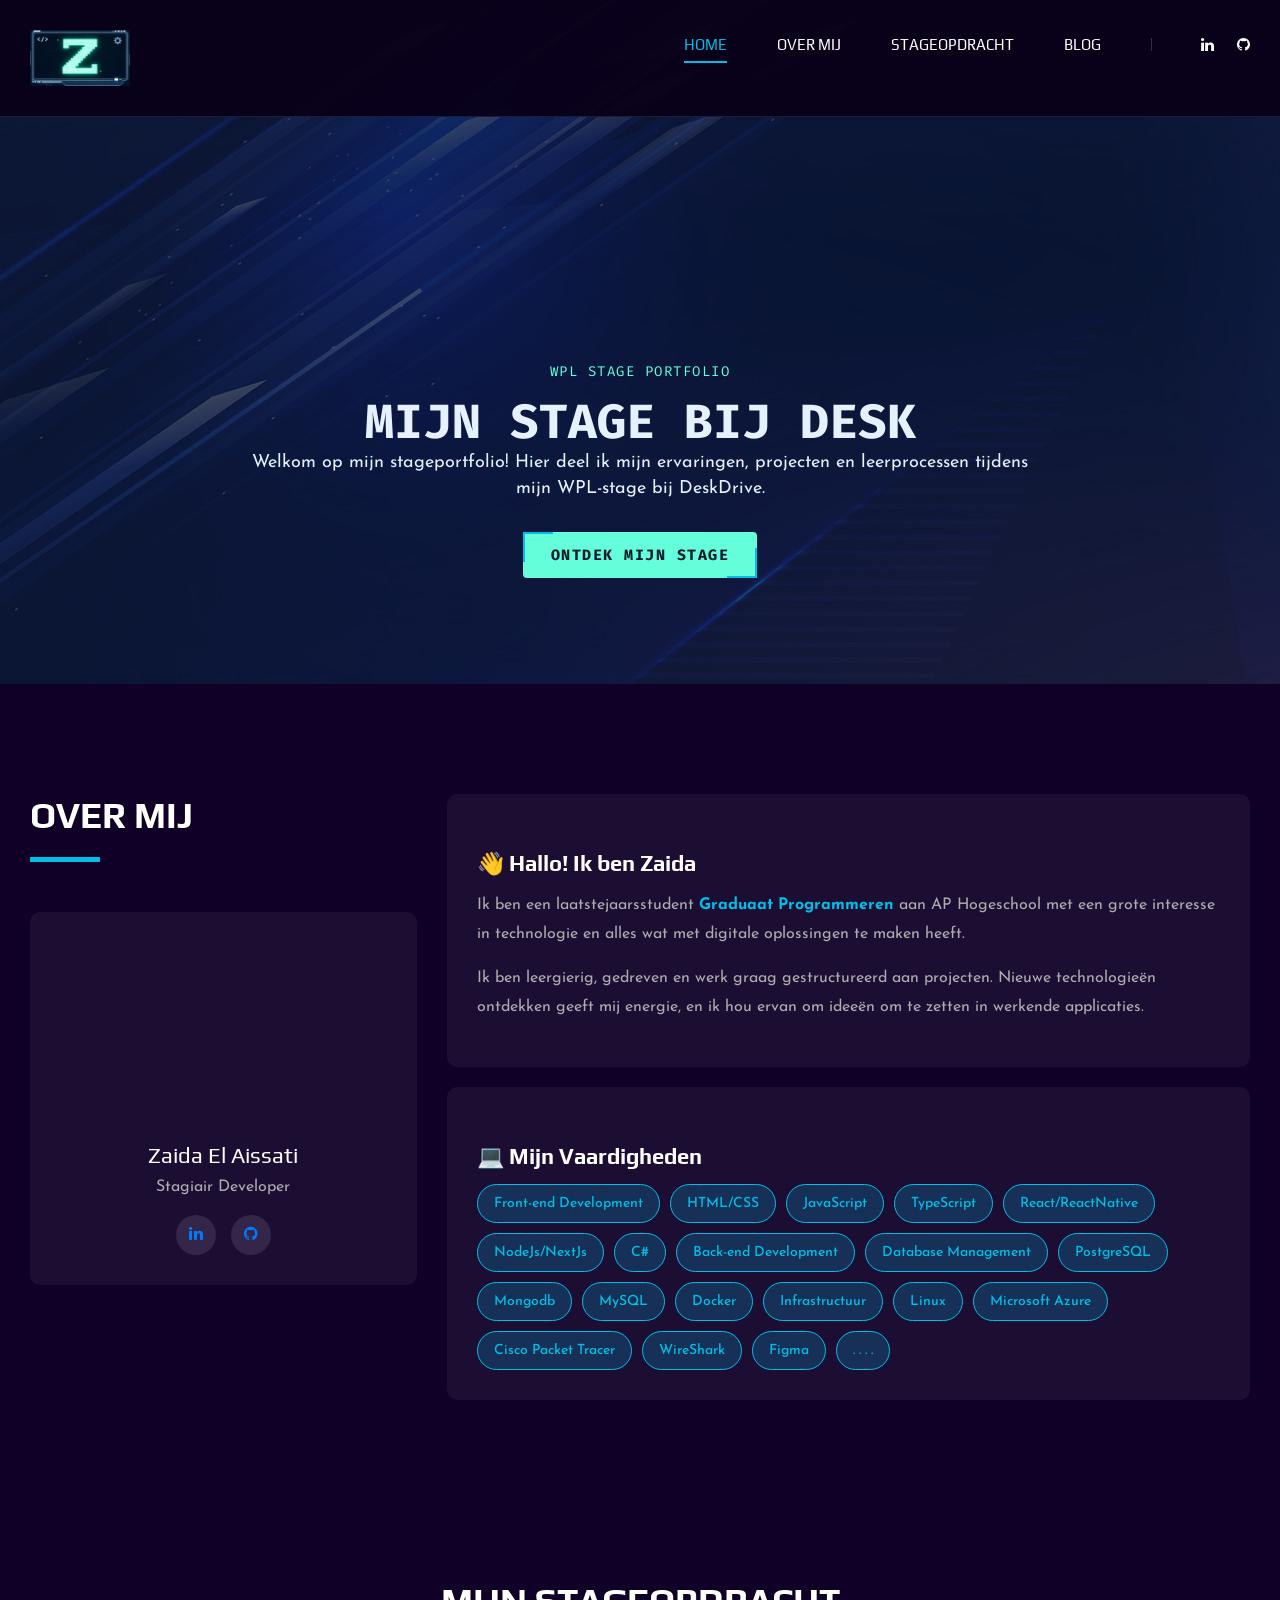
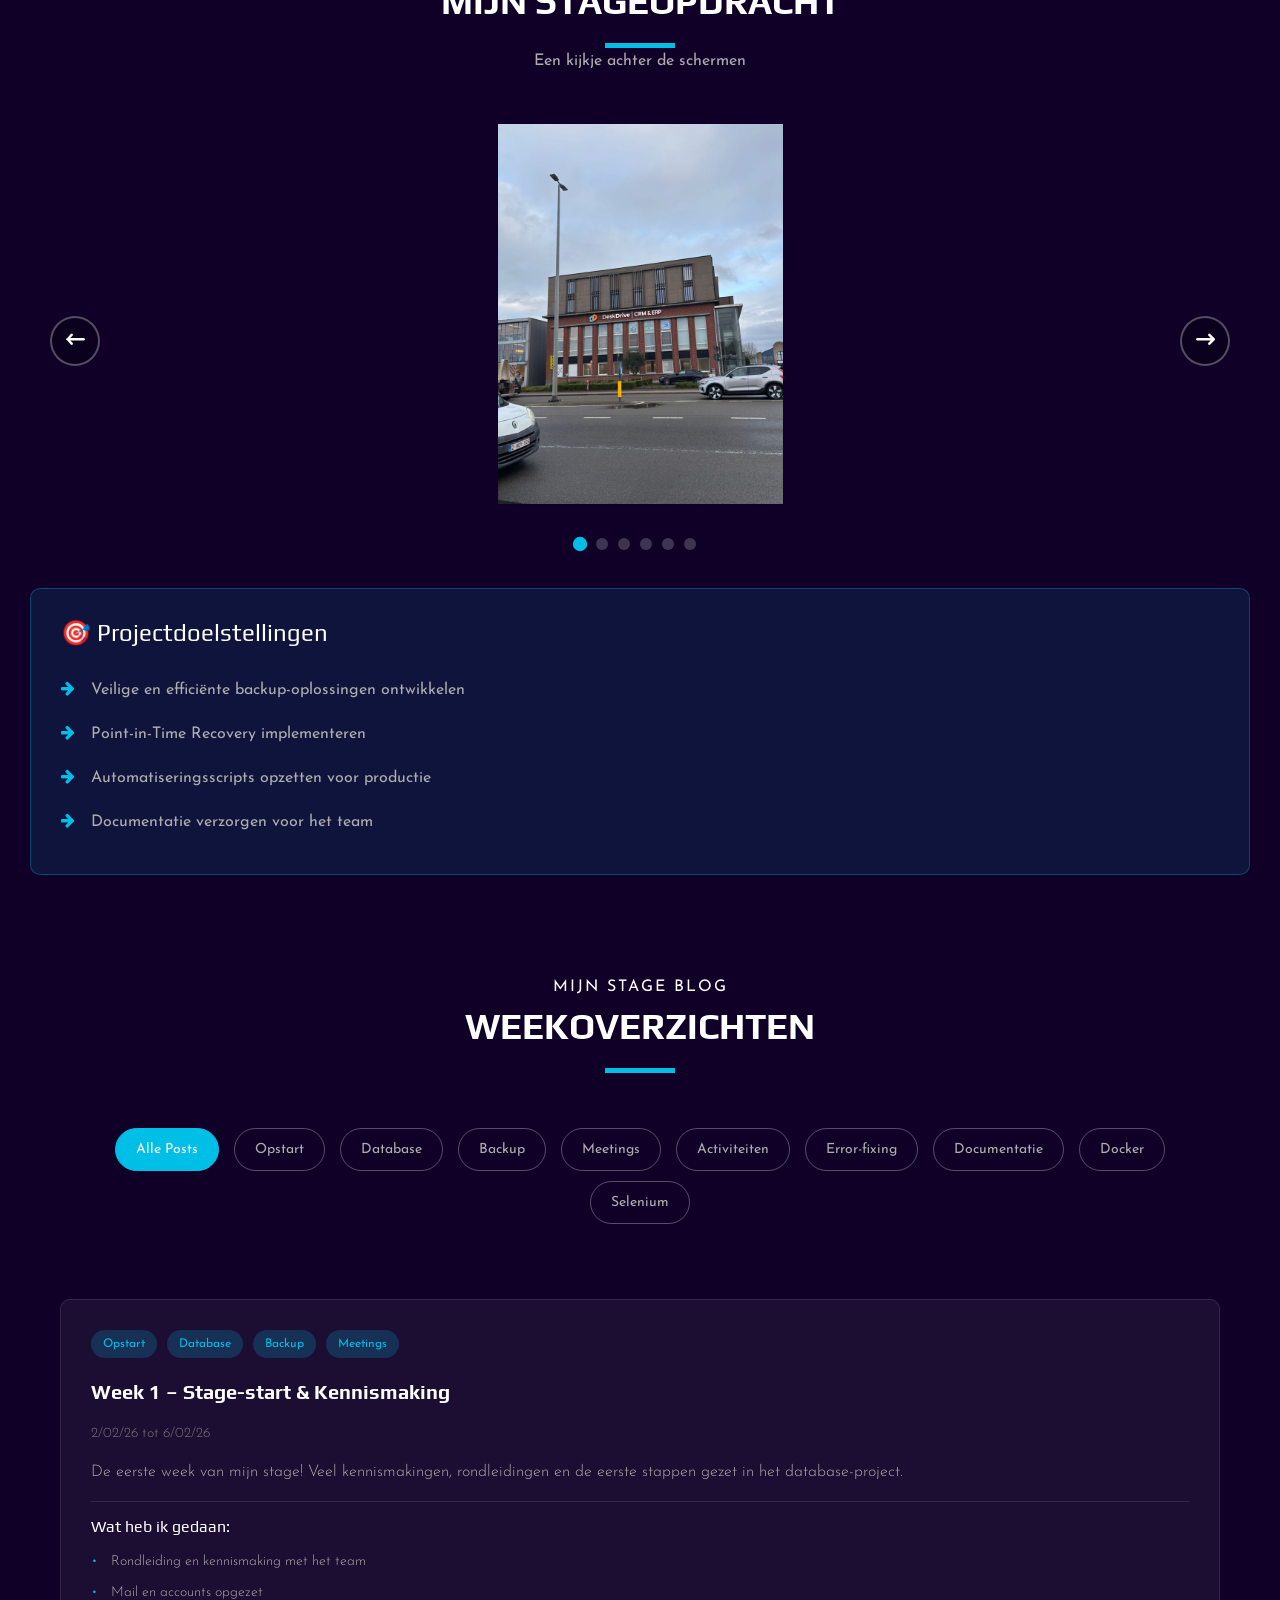
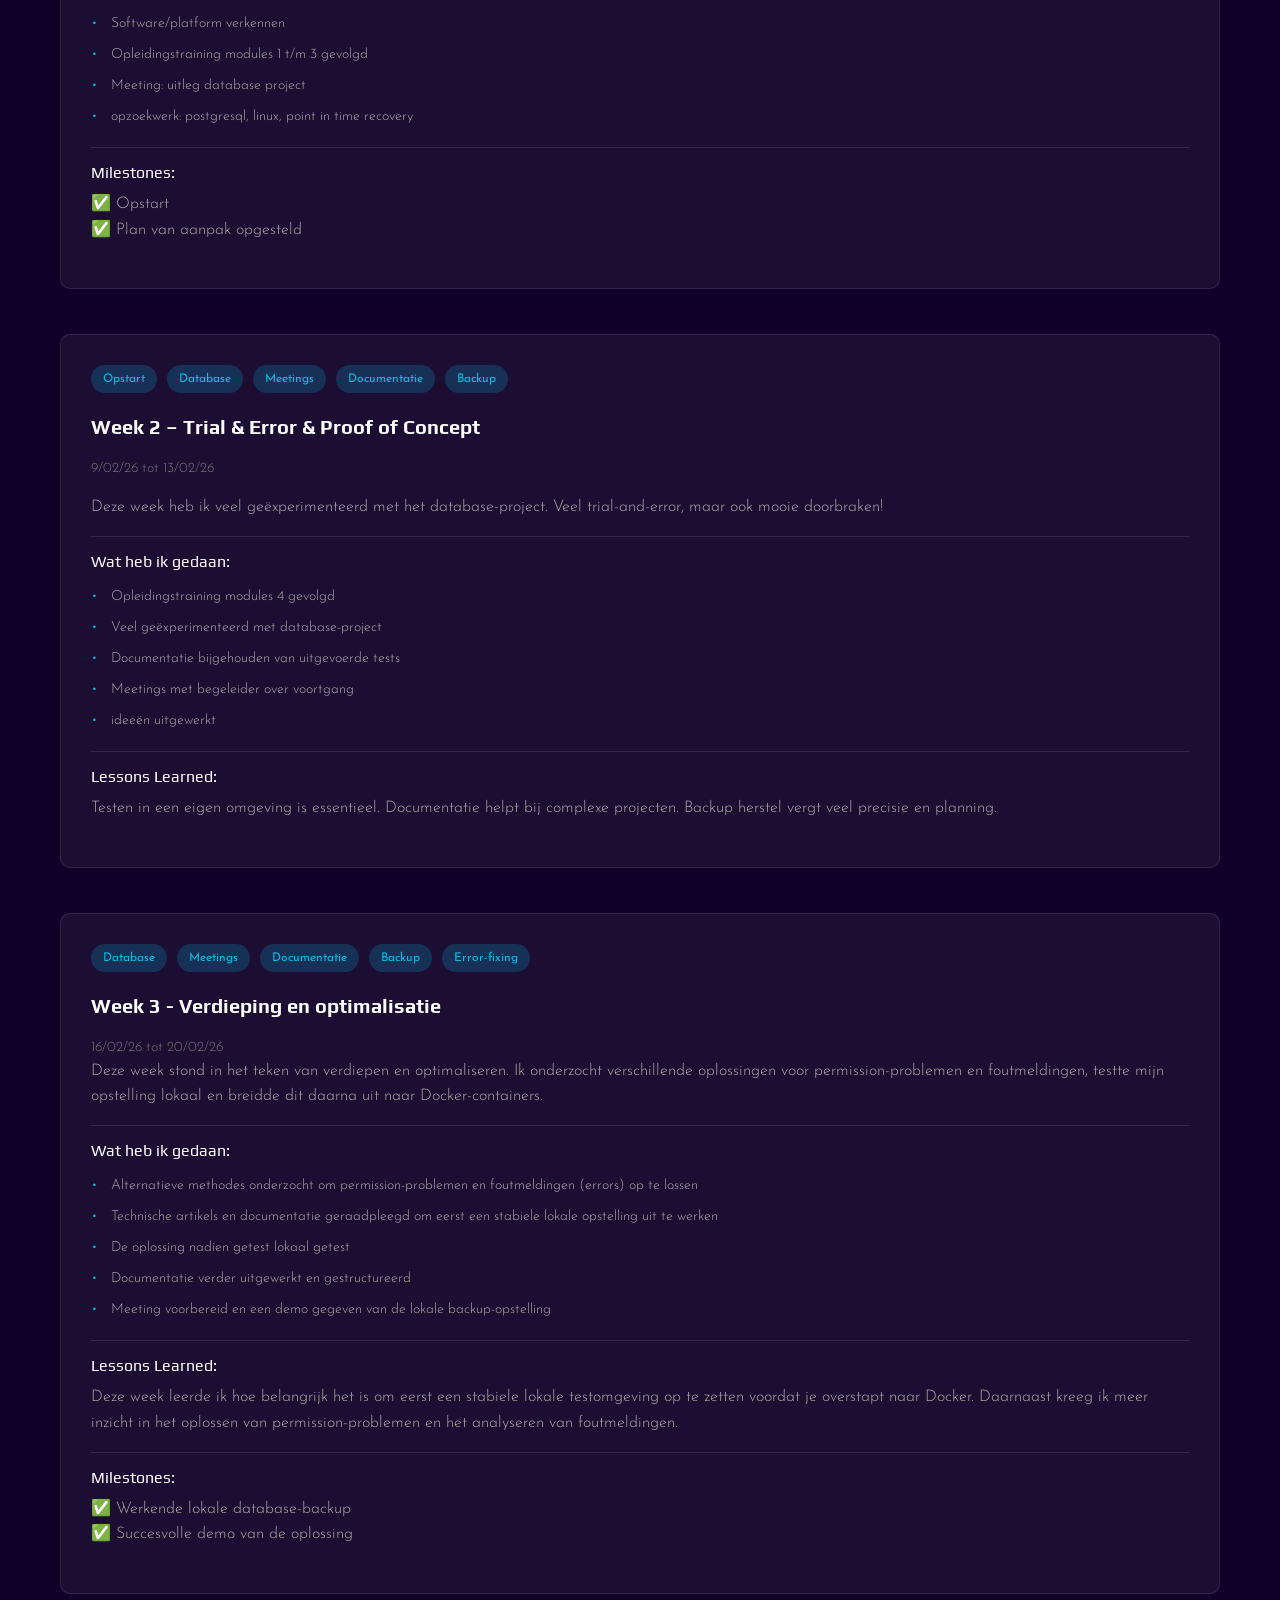
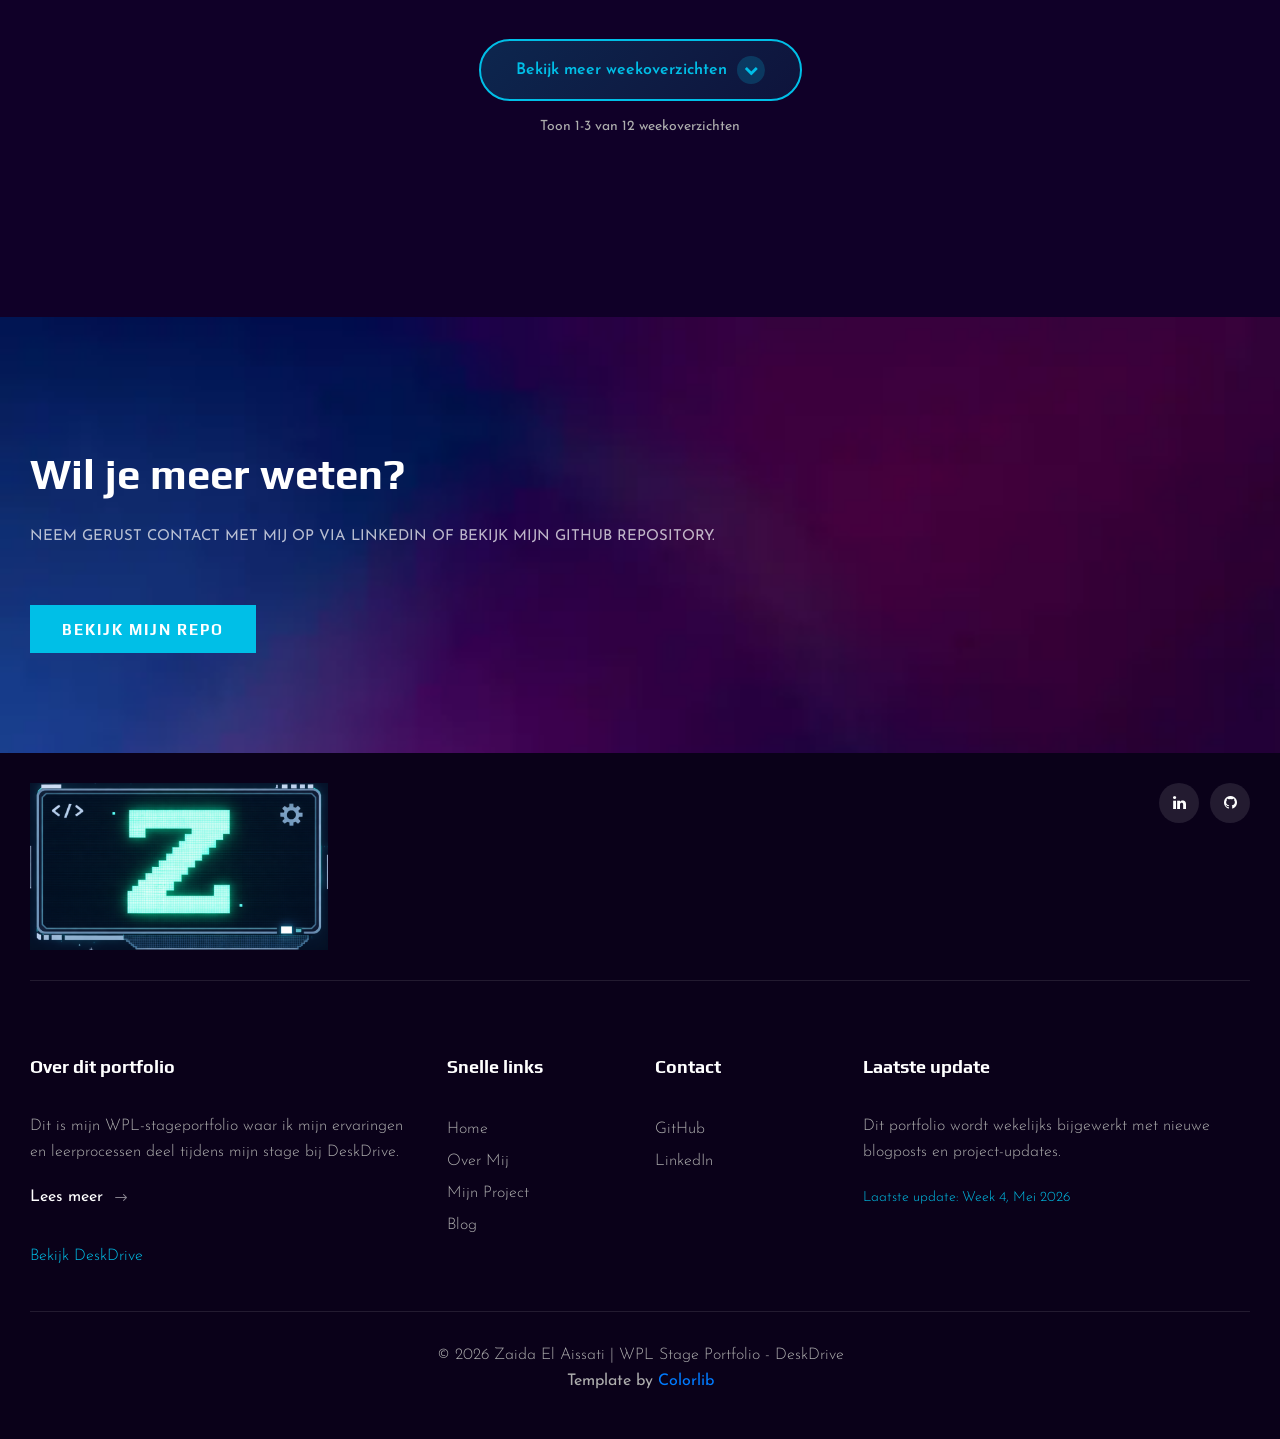
==== commit 4ab28f43: "footer aangepast" ====
--- a/index.html
+++ b/index.html
@@ -770,16 +770,22 @@
                             <div class="blog__tags">
                                 <span class="blog__tag">Selenium</span>
                                 <span class="blog__tag">Testing</span>
+                                <span class="blog__tag">Documentation</span>
                             </div>
                             <h4>Week 12 & 13 - Verder werken aan Selenium Tests</h4>
                             <ul>
                                 <li>20/04/2026 tot 24/04/2026 & 27/04/2026 tot 1/05/2026</li>
                             </ul>
-                            <p>blablablaaaaaa</p>
+                            <p> Tijdens deze weken heb ik verder gewerkt aan het uitbreiden en verbeteren van de Selenium tests.
+                            De focus lag vooral op het aanpakken van complexere scenario’s.</p>
                             <div class="blog__highlights">
                                 <h5>Wat heb ik gedaan:</h5>
                                 <ul>
                                     <li>Verder Selenium tests gemaakt - focus op complexere scenarios en edge cases</li>
+                                    <li>Takenverdeling opgesteld voor verdere tests</li>
+                                    <li>Documentatie verder gemaakt voor de help pagina</li>
+                                    <li>Code gemerged en merge conflicts opgelost</li>
+                                    <li>Werken met API’s om tests beter te ondersteunen</li>
                                 </ul>
                             </div>
                             <div class="blog__lessons">
@@ -871,7 +877,7 @@
                         <div class="footer__option__item">
                             <h5>Laatste update</h5>
                             <p>Dit portfolio wordt wekelijks bijgewerkt met nieuwe blogposts en project-updates.</p>
-<p class="footer__date">Laatste update: Week 12, April 2026</p>
+                            <p class="footer__date">Laatste update: Week 4, Mei 2026</p>
                         </div>
                     </div>
                 </div>
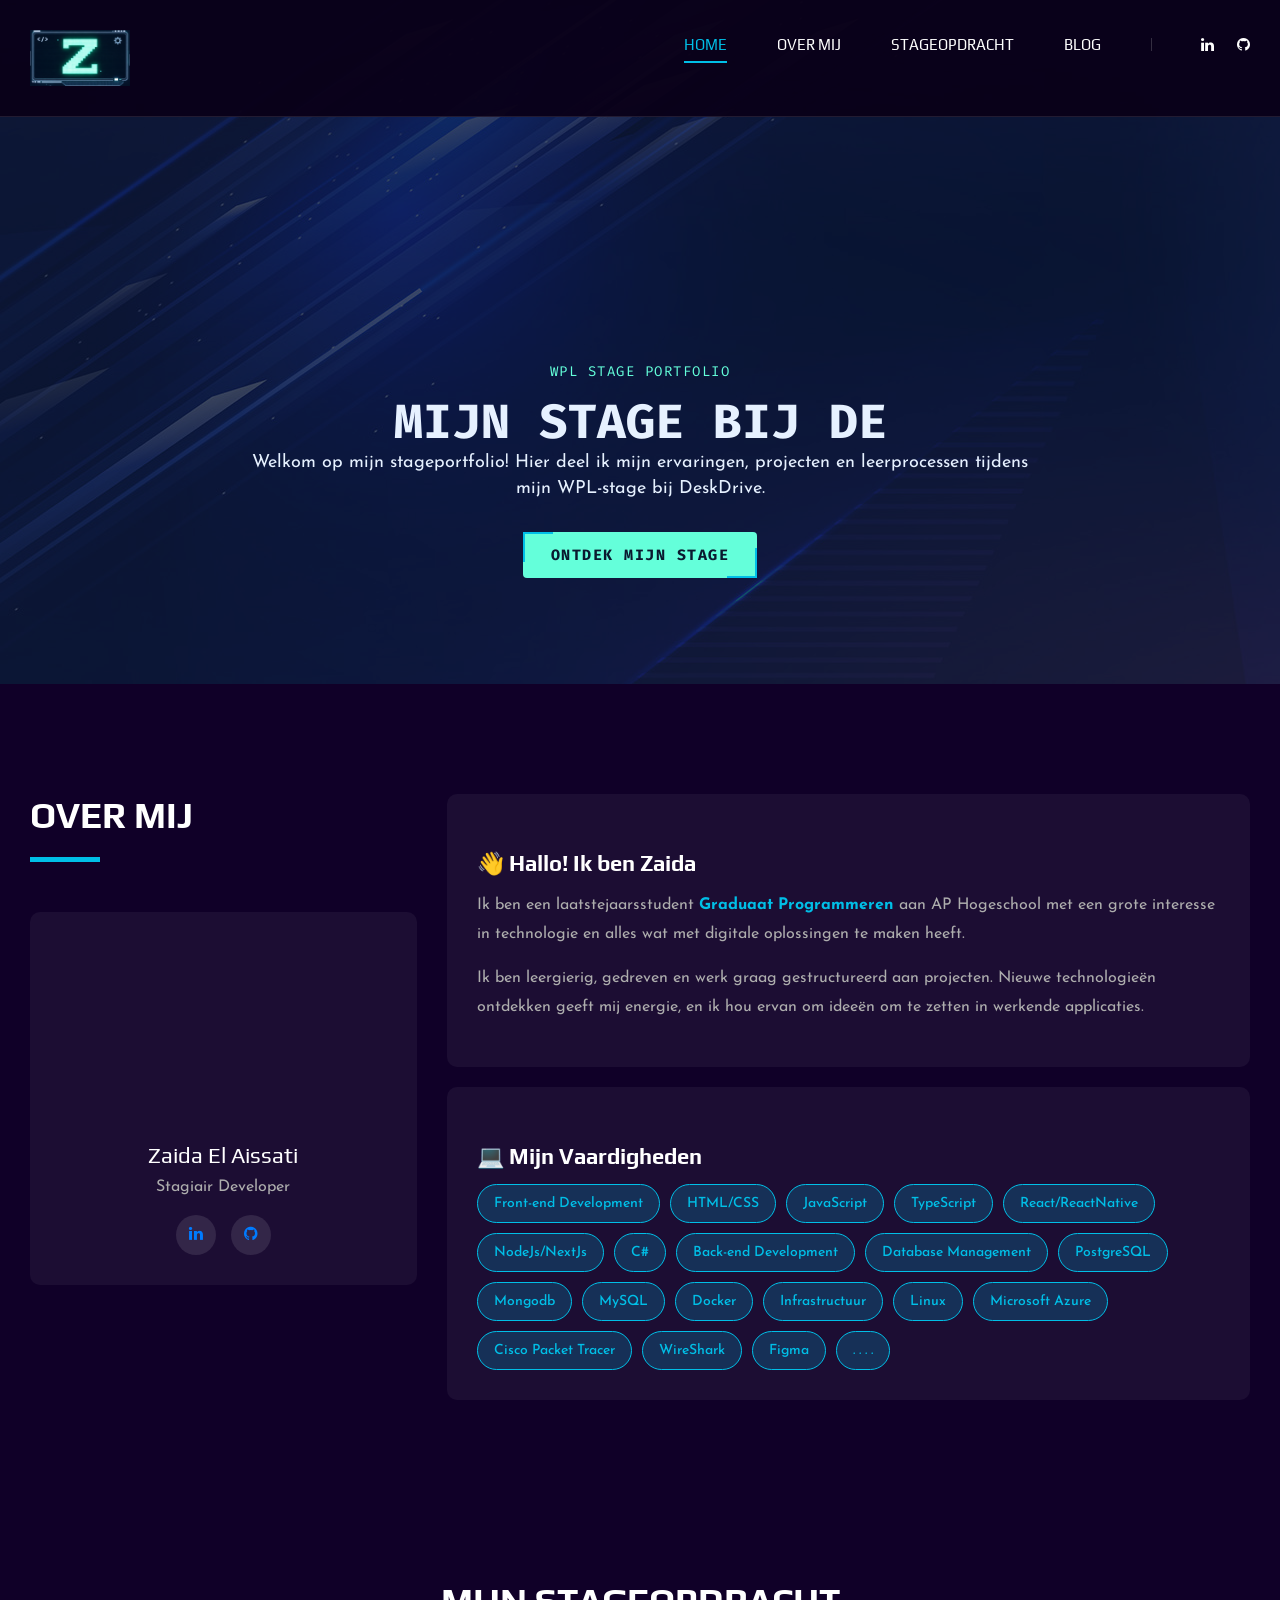
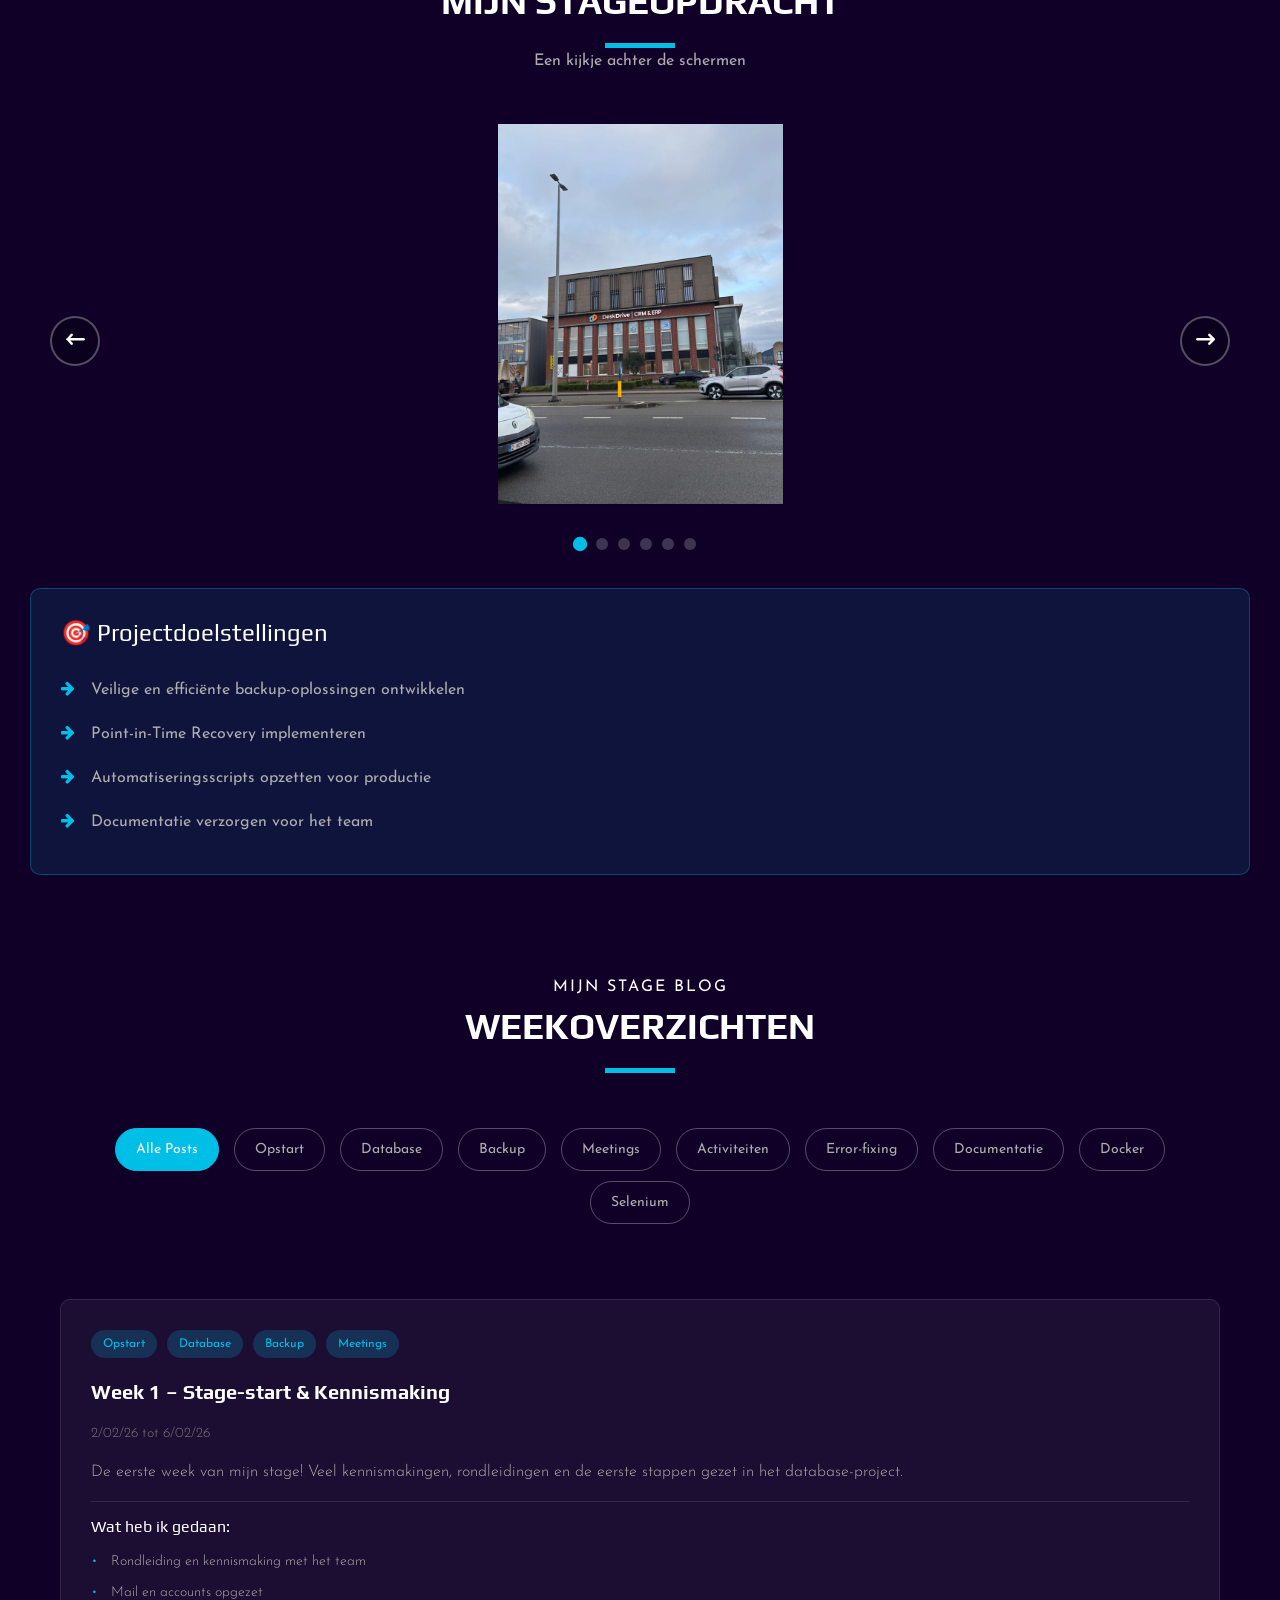
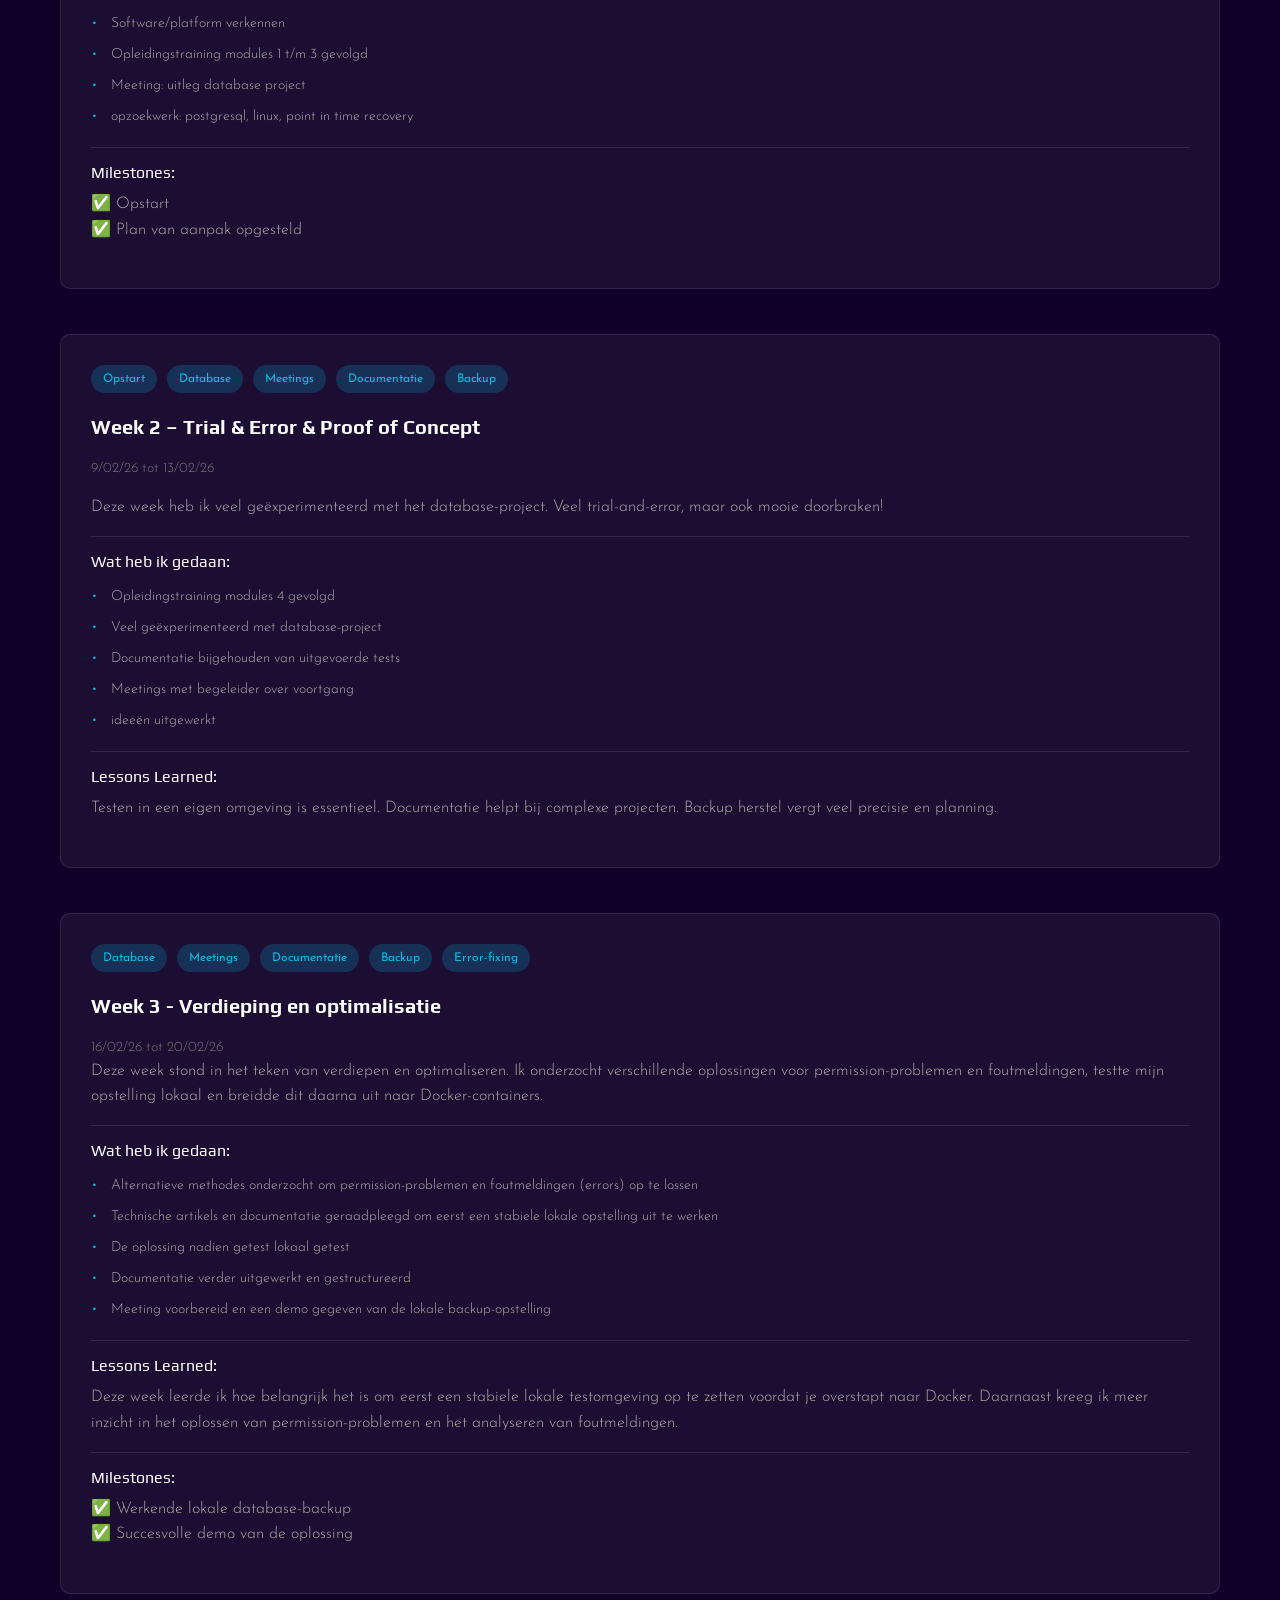
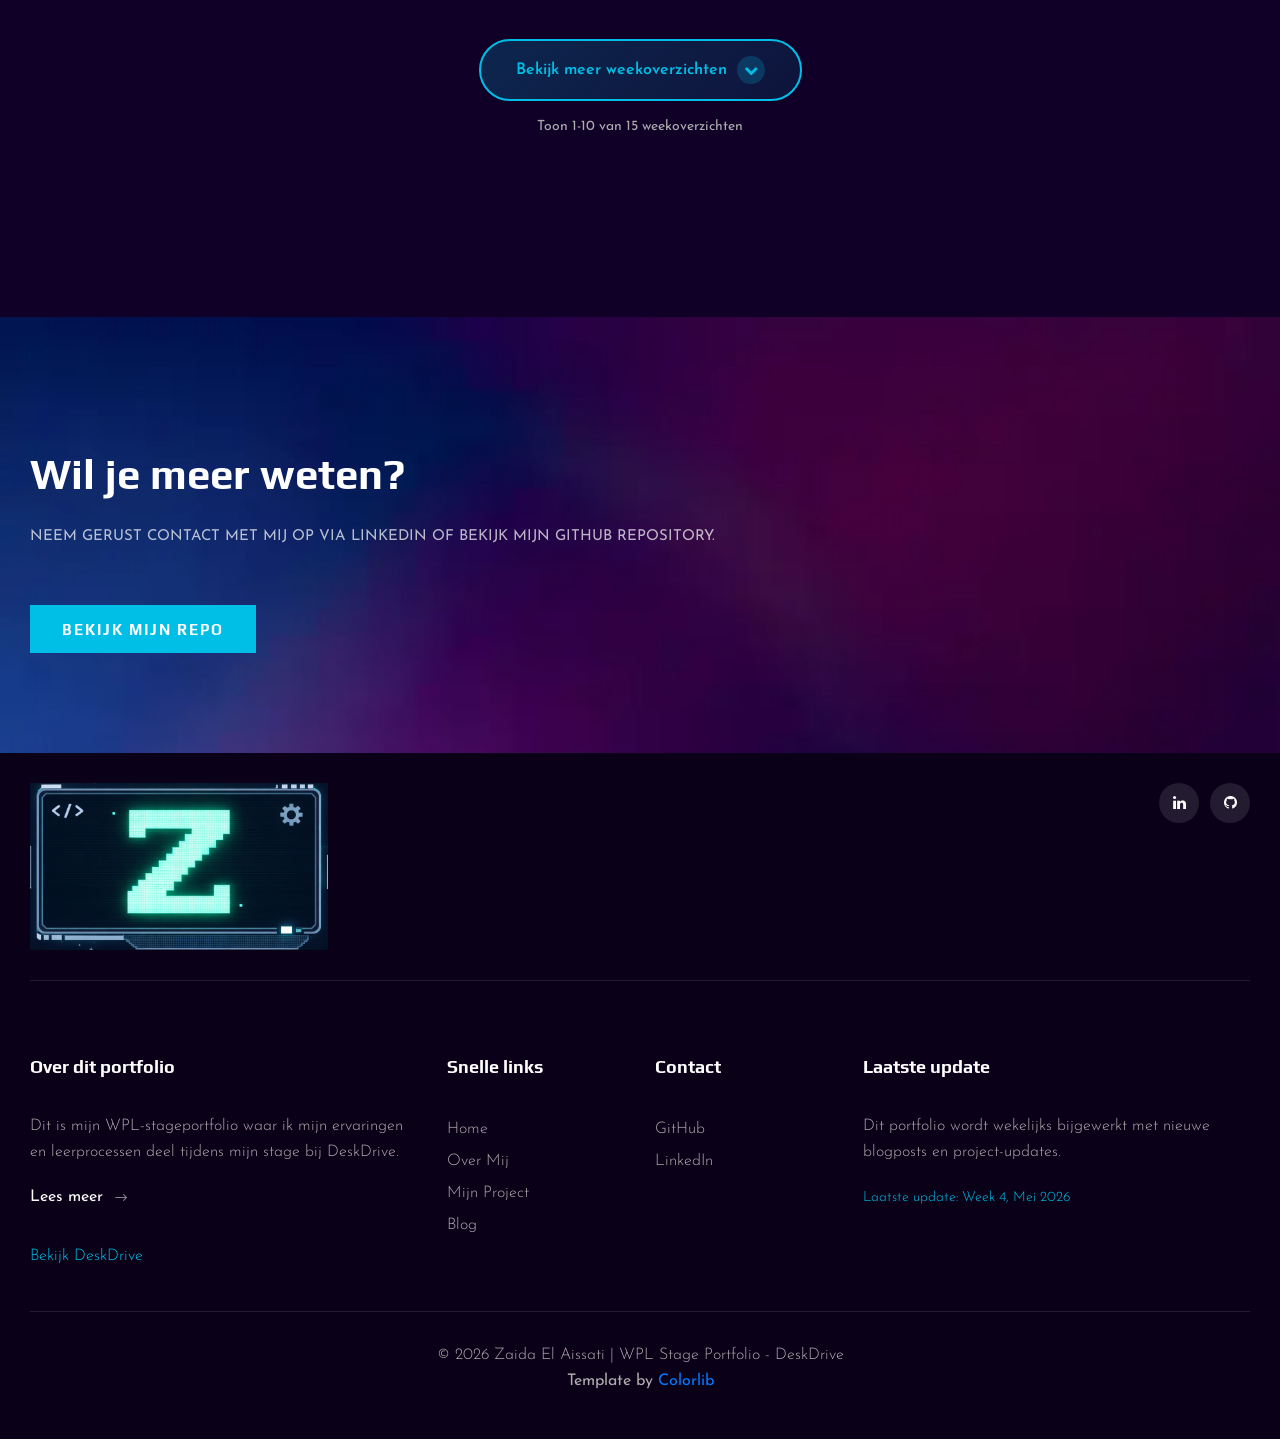
==== commit 1173c8ed: "weekoverizcht aantal aangpast" ====
--- a/index.html
+++ b/index.html
@@ -458,7 +458,7 @@
                         <span class="btn-text">Bekijk meer weekoverzichten</span>
                         <span class="arrow-icon"><i class="fa fa-chevron-down"></i></span>
                     </button>
-<span class="posts-count" id="postsCount">Toon 1-3 van 12 weekoverzichten</span>
+<span class="posts-count" id="postsCount">Toon 1-10 van 15 weekoverzichten</span>
                 </div>
                 
                 <!-- Hidden posts (shown after clicking load more) -->
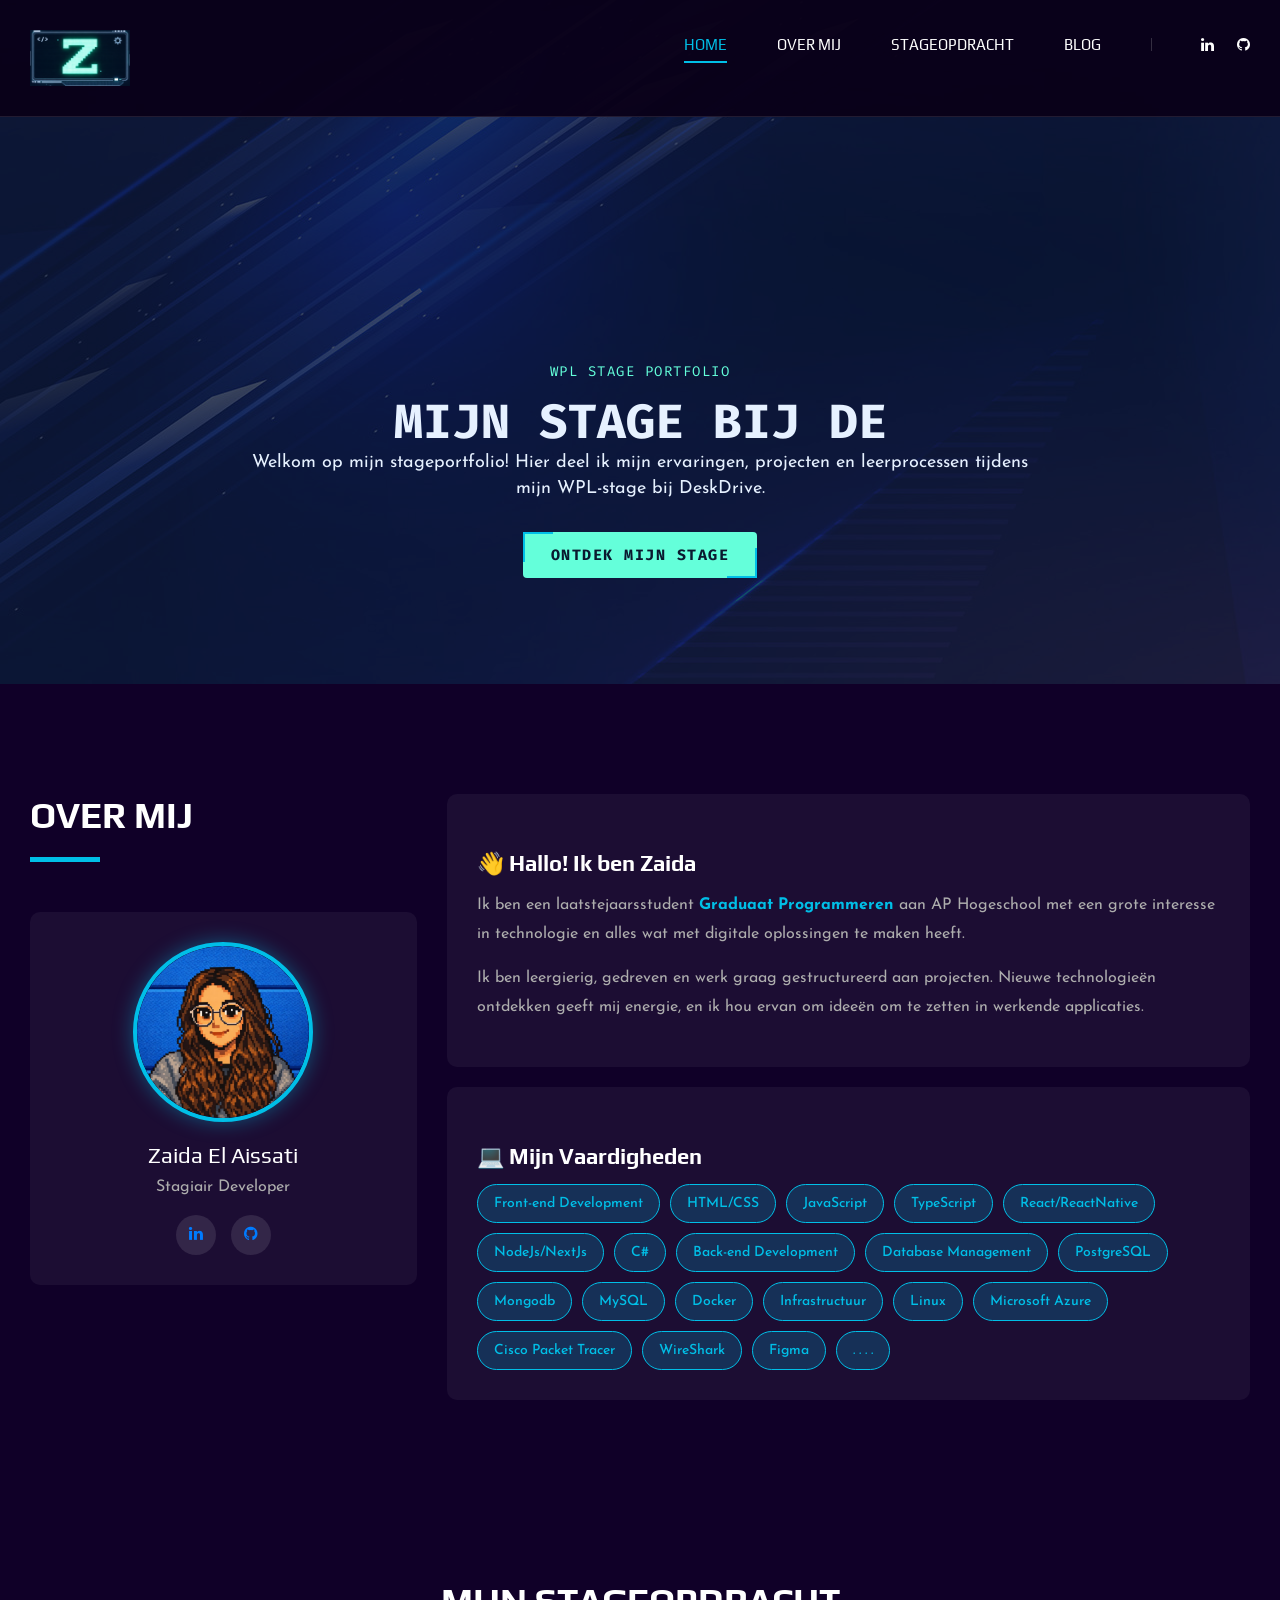
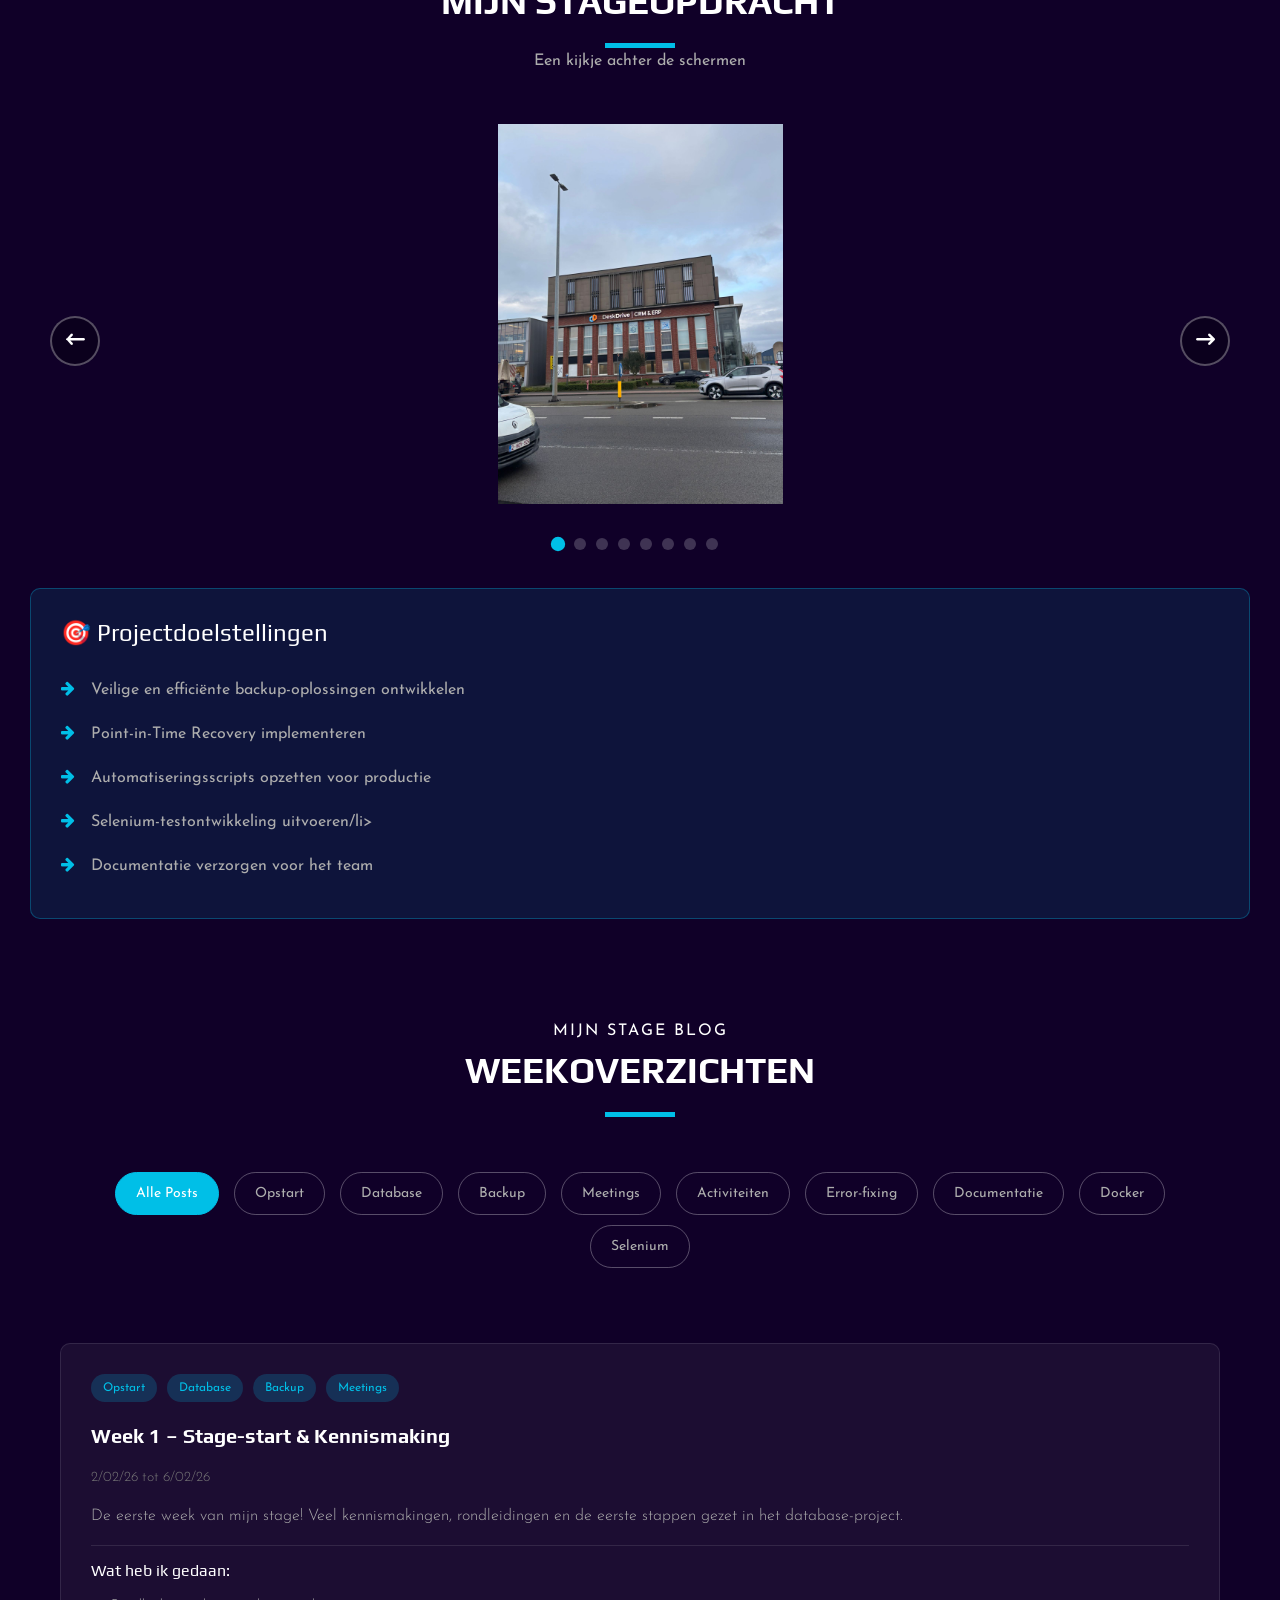
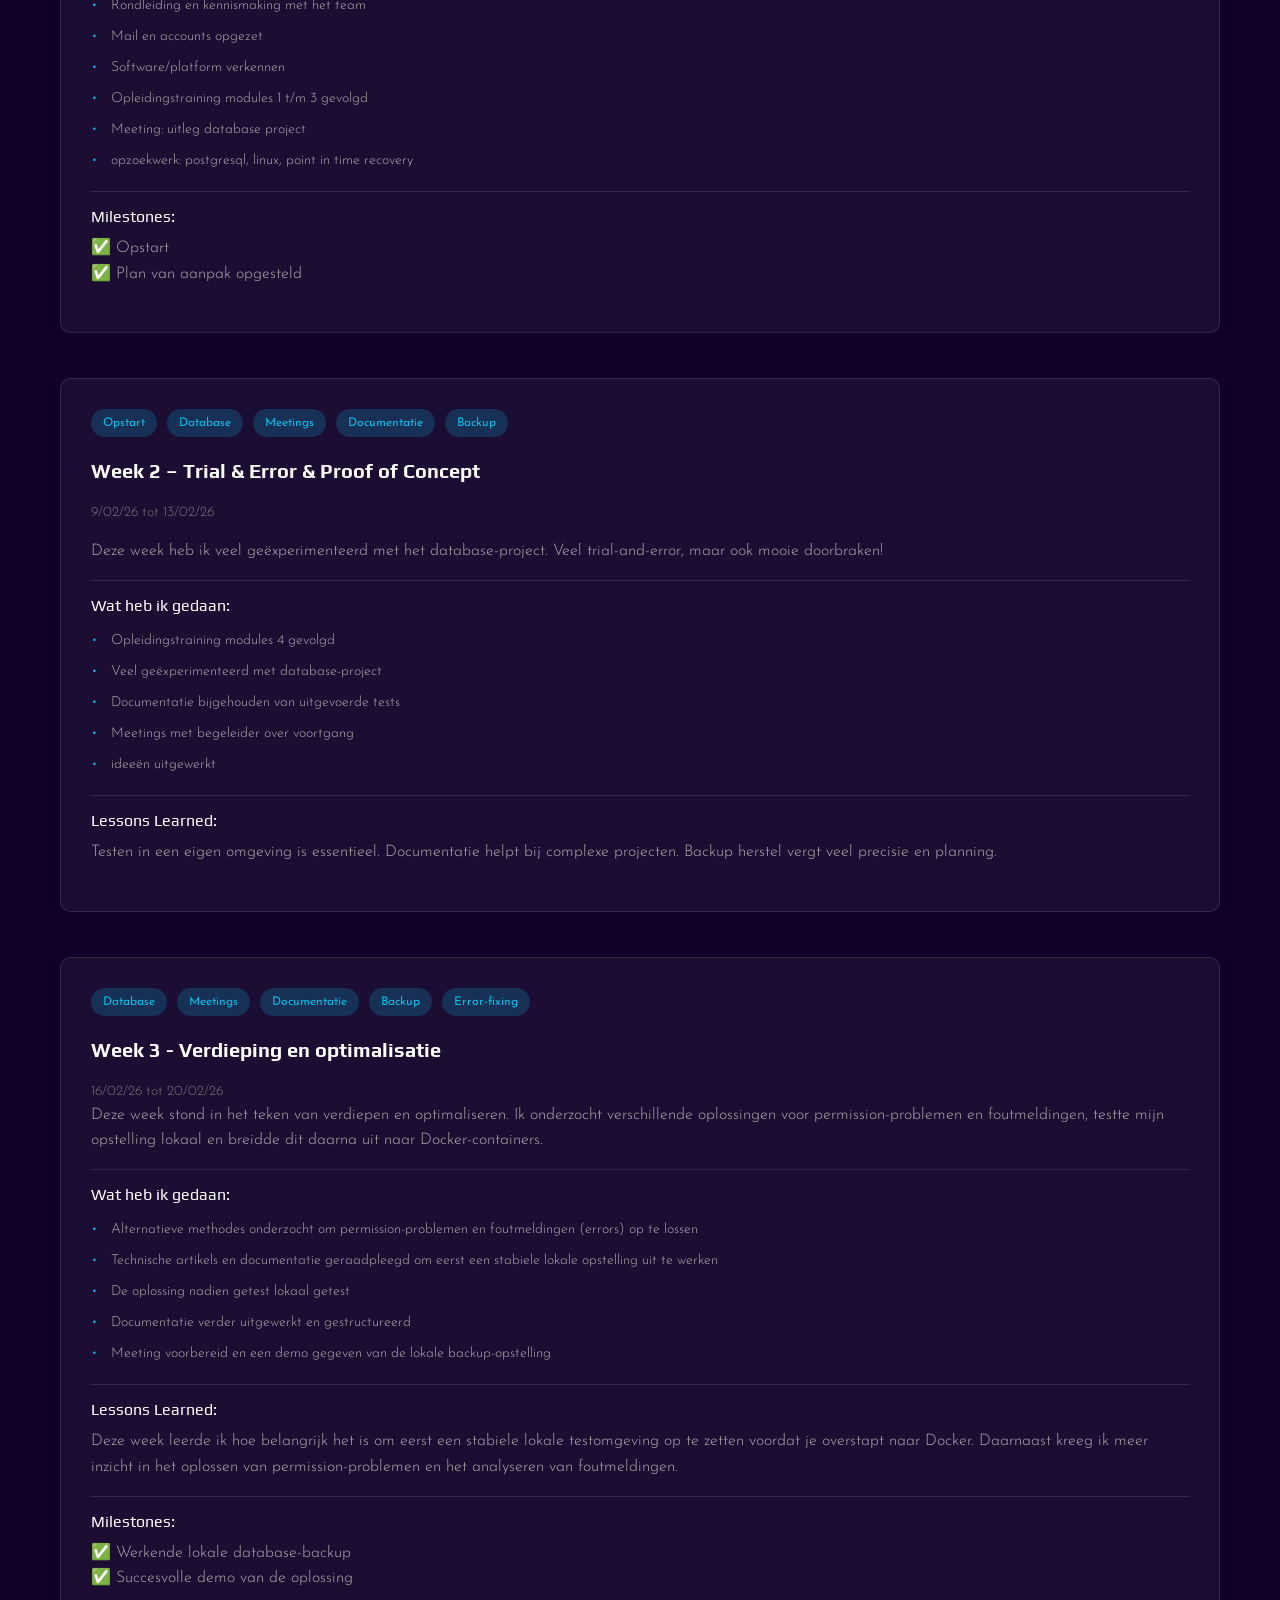
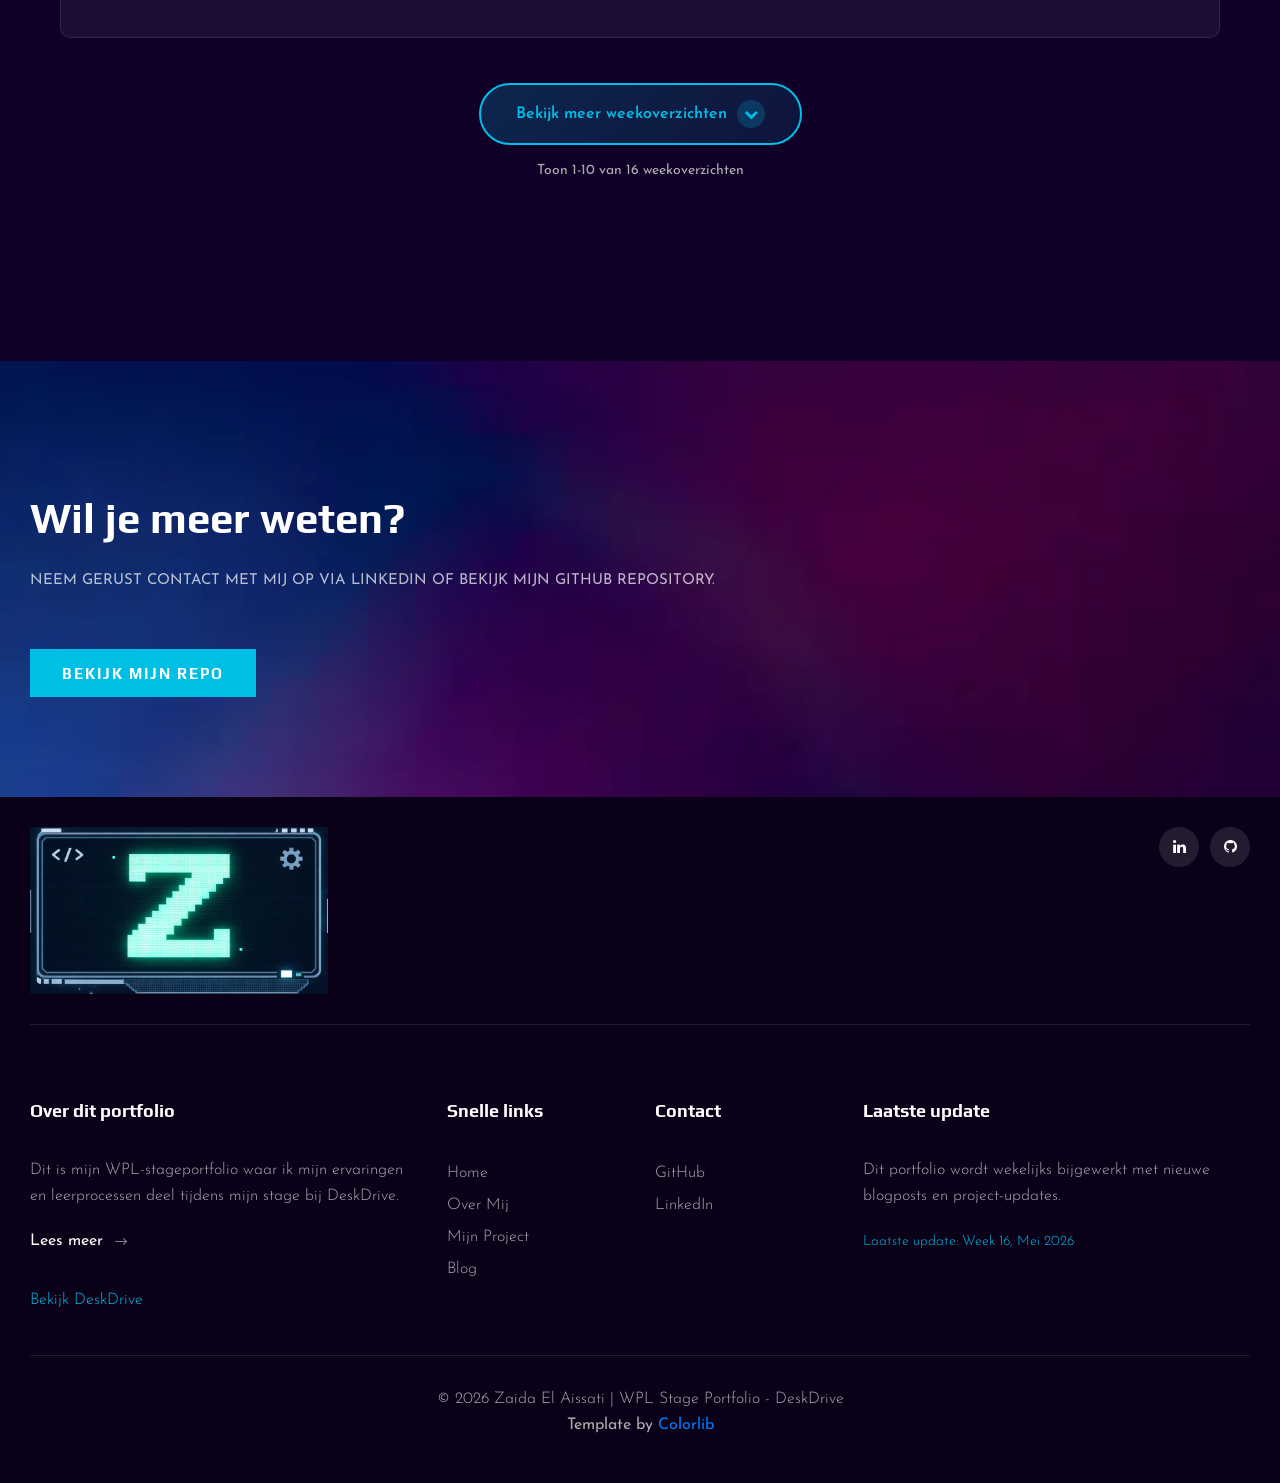
==== commit 9bf9de63: "voorlaatste versie" ====
--- a/index.html
+++ b/index.html
@@ -295,6 +295,46 @@
                         </div>
                     </div>
                 </div>
+                <!-- Slide 7:Selenium tests -->
+                <div class="stageopdracht__item">
+                    <div class="stageopdracht__image">
+                        <img src="img/sfeerbeelden/selenium_test_sfeerbeeld.jpeg" alt="Selenium test sfeerbeeld">
+                        <div class="stageopdracht__overlay">
+                            <div class="stageopdracht__content">
+                                <h4>🤖 Selenium Tests</h4>
+                                <p>In deze fase maakte ik van manueel testen een geautomatiseerde aanpak. Zo kon ik regressies sneller detecteren en bleef de applicatie stabiel bij wijzigingen/updates.</p>
+                                <ul class="project__card__list">
+                                    <li><i class="fa fa-code"></i> Java + Selenium</li>
+                                    <li><i class="fa fa-check"></i> UI/functional scenarios</li>
+                                    <li><i class="fa fa-cogs"></i> Page Objects & testflows</li>
+                                    <li><i class="fa fa-save"></i> Testdata + herbruikbaarheid</li>
+                                </ul>
+
+                            </div>
+                        </div>
+                    </div>
+                </div>
+
+                <!-- Slide 8: Connect-It event -->
+                <div class="stageopdracht__item">
+                    <div class="stageopdracht__image">
+                        <img src="img/sfeerbeelden/connet-it-event2.jpeg" alt="Connect it event">
+                        <div class="stageopdracht__overlay">
+                            <div class="stageopdracht__content">
+                                <h4>🗓️ Connect-It Event</h4>
+                                <p>Een moment om in contact te komen met IT-professionals en te netwerken.</p>
+                                <ul class="about__list">
+                                    <li><i class="fa fa-check"></i> Netwerken met bedrijven en professionals</li>
+                                    <li><i class="fa fa-check"></i> Inzicht in actuele IT-praktijken</li>             
+                                    <li><i class="fa fa-check"></i> Interessante techsessies gevolgd</li>
+                                    <li><i class="fa fa-check"></i> Meer geleerd over AI en cybersecurity</li>
+                                </ul>
+                                  <p><strong>📍 Locatie:</strong> <a href="https://www.google.com/maps/search/?api=1&query=Jan+van+Rijswijcklaan+191+2020+Antwerpen" target="_blank" class="location-link">Jan van Rijswijcklaan 191, 2020 Antwerpen</a></p>
+                            </div>
+                        </div>
+                    </div>
+                </div>
+
             </div>
             
               <!-- Project Goals -->
@@ -306,6 +346,7 @@
                             <li><i class="fa fa-arrow-right"></i> Veilige en efficiënte backup-oplossingen ontwikkelen</li>
                             <li><i class="fa fa-arrow-right"></i> Point-in-Time Recovery implementeren</li>
                             <li><i class="fa fa-arrow-right"></i> Automatiseringsscripts opzetten voor productie</li>
+                            <li><i class="fa fa-arrow-right"></i> Selenium-testontwikkeling uitvoeren/li>
                             <li><i class="fa fa-arrow-right"></i> Documentatie verzorgen voor het team</li>
                         </ul>
                     </div>
@@ -458,7 +499,8 @@
                         <span class="btn-text">Bekijk meer weekoverzichten</span>
                         <span class="arrow-icon"><i class="fa fa-chevron-down"></i></span>
                     </button>
-<span class="posts-count" id="postsCount">Toon 1-10 van 15 weekoverzichten</span>
+                <span class="posts-count" id="postsCount">Toon 1-10 van 16 weekoverzichten</span>
+
                 </div>
                 
                 <!-- Hidden posts (shown after clicking load more) -->
@@ -798,6 +840,56 @@
                             </div>
                         </div>
                     </div>
+                    <!-- Week 14,15 & 16 Post (samengevoegd) -->
+                    <div class="blog__post" data-tags="selenium,testing,documentatie,meetings,backup,database,activiteiten">
+                        <div class="blog__item latest__item">
+                            <div class="blog__tags">
+                                <span class="blog__tag">Selenium</span>
+                                <span class="blog__tag">Testing</span>
+                                <span class="blog__tag">Documentatie</span>
+                                <span class="blog__tag">Meetings</span>
+                                <span class="blog__tag">Database</span>
+                                <span class="blog__tag">Backup</span>
+                                <span class="blog__tag">Activiteiten</span>
+                            </div>
+                            <h4>Week 14-16 – Laatste drie stageweken: Selenium, documentatie, PITR & afronding</h4>
+                            <ul>
+                                <li>04/05/2026 tot 08/05/2026 (week 14)</li>
+                                <li>11/04/2026 tot 15/04/2026 (week 15)</li>
+                                <li>18/05/2026 tot 22/05/2026 (week 16)</li>
+                            </ul>
+                            <p>Deze drie weken horen samen als één eindtraject. Ik werkte verder aan Selenium-testontwikkeling, maakte de documentatie af en rondde de stage professioneel af met meetings, een klantdemo rond point-in-time recovery (PITR) en de “connect it”-event.</p>
+
+                            <div class="blog__highlights">
+                                <h5>Wat heb ik gedaan (samengevat):</h5>
+                                <ul>
+                                    <li>Verder Selenium testen en stabielere testflows bouwen</li><br>
+                                    <li>Documentatie afmaken en volledig tonen/overdragen</li><br>
+                                    <li>Meeting uitgevoerd met een klantdemo rond point-in-time recovery (backup/herstel)</li><br>
+                                    <li>Event “connect it” bijgewoond</li><br>
+                                    <li>Ter afronding: progressie getoond, documentatie getoond en feedbackmoment uitgevoerd</li><br>
+                                    <li>Nazorg/overdracht voorbereid en afgerond (stage netjes afsluiten)</li><br>
+                                </ul>
+                            </div>
+
+                            <div class="blog__lessons">
+                                <h5>Lessons Learned:</h5>
+                                <p>Een goede eindfase combineert techniek met overdracht: tests en recovery zijn pas “af” als ze herhaalbaar gedocumenteerd zijn en je ze kan uitleggen tijdens feedback/meetings.</p>
+                            </div>
+
+                            <div class="blog__milestones">
+                                <h5>Milestones:</h5>
+                                <p>
+                                    ✅ Selenium tests verder afgewerkt
+                                    <br>✅ Documentatie afgerond en gedemonstreerd
+                                    <br>✅ Meeting + PITR point-in-time recovery uitgevoerd
+                                    <br>✅ “Connect it” event bijgewoond
+                                    <br>✅ Progressie + feedbackmoment bij laatste meeting
+                                </p>
+                            </div>
+                        </div>
+                    </div>
+
                 </div>
         </div>
     </section>
@@ -806,6 +898,8 @@
         </div>
     </section>
     <!-- Blog Section End -->
+
+
 
     <!-- banner wil je meer weten -->
     <!-- Call To Action Section Begin -->
@@ -877,7 +971,7 @@
                         <div class="footer__option__item">
                             <h5>Laatste update</h5>
                             <p>Dit portfolio wordt wekelijks bijgewerkt met nieuwe blogposts en project-updates.</p>
-                            <p class="footer__date">Laatste update: Week 4, Mei 2026</p>
+                            <p class="footer__date">Laatste update: Week 16, Mei 2026</p>
                         </div>
                     </div>
                 </div>
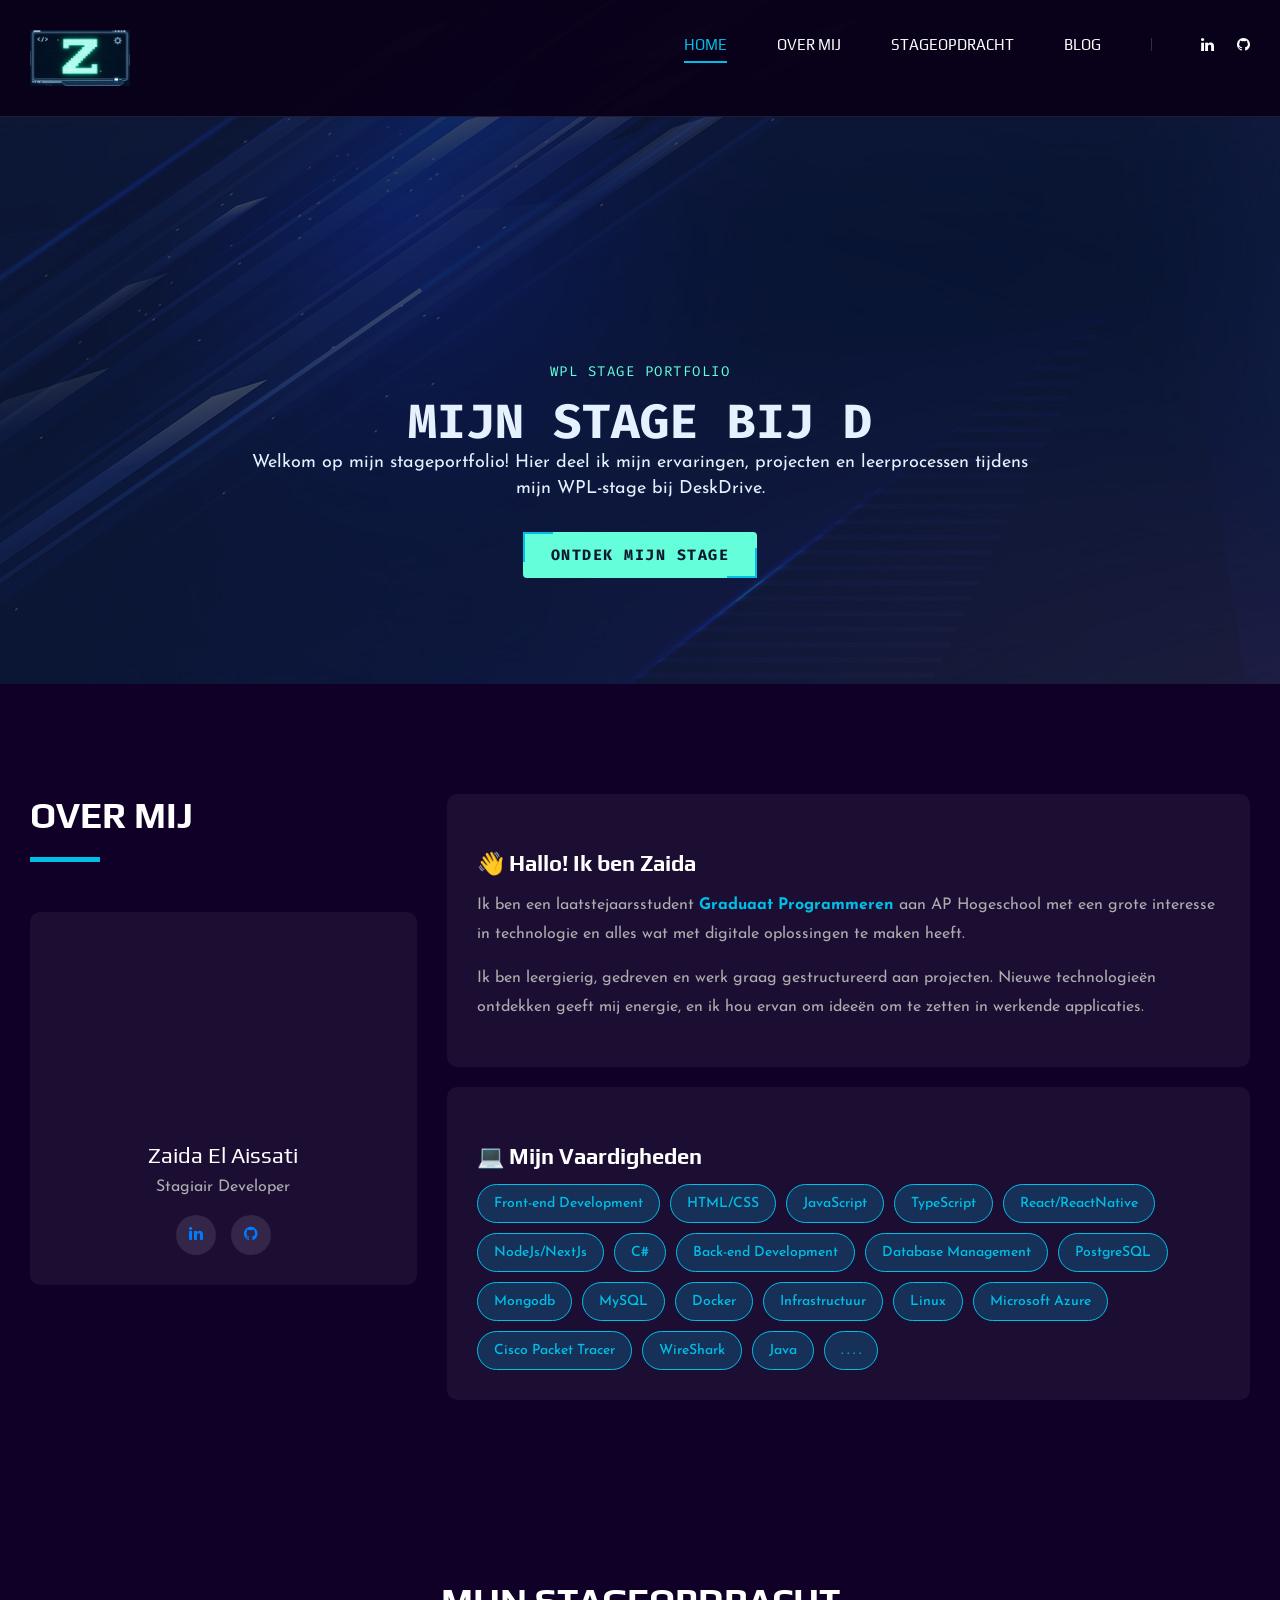
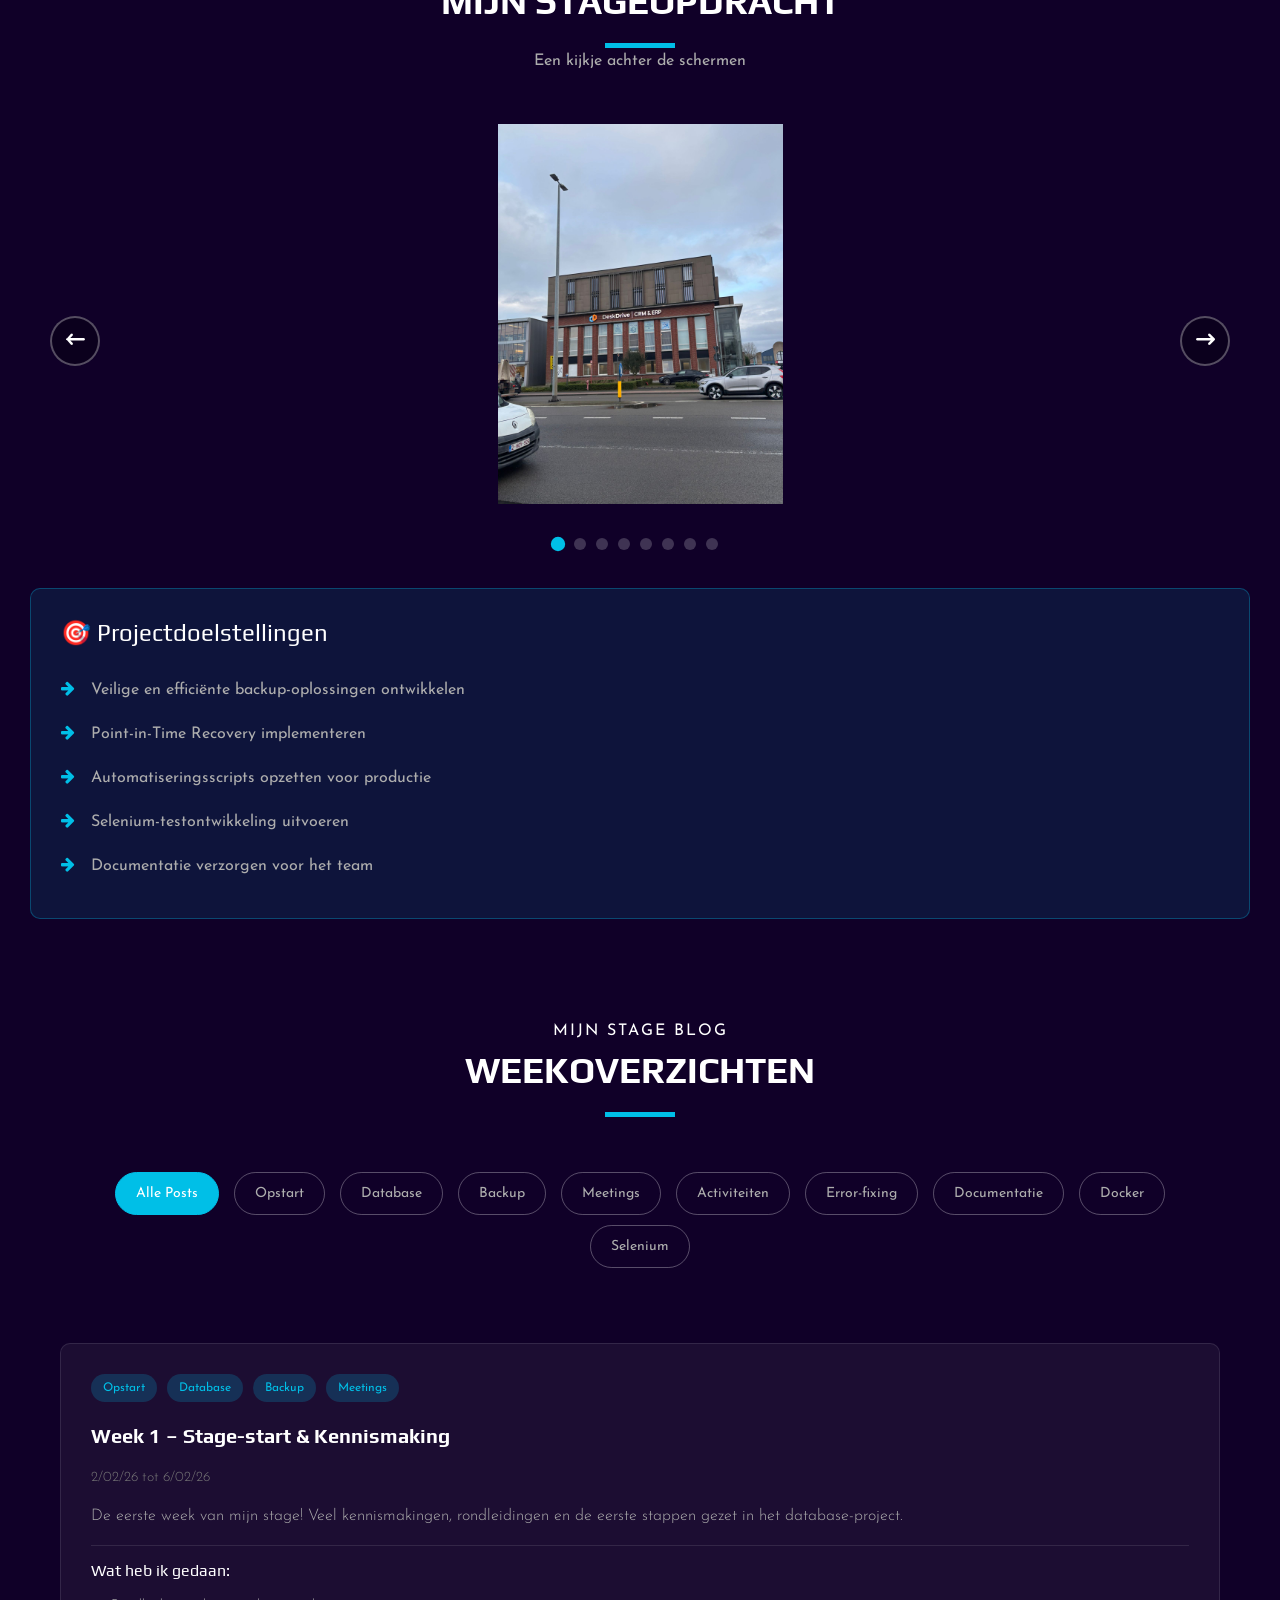
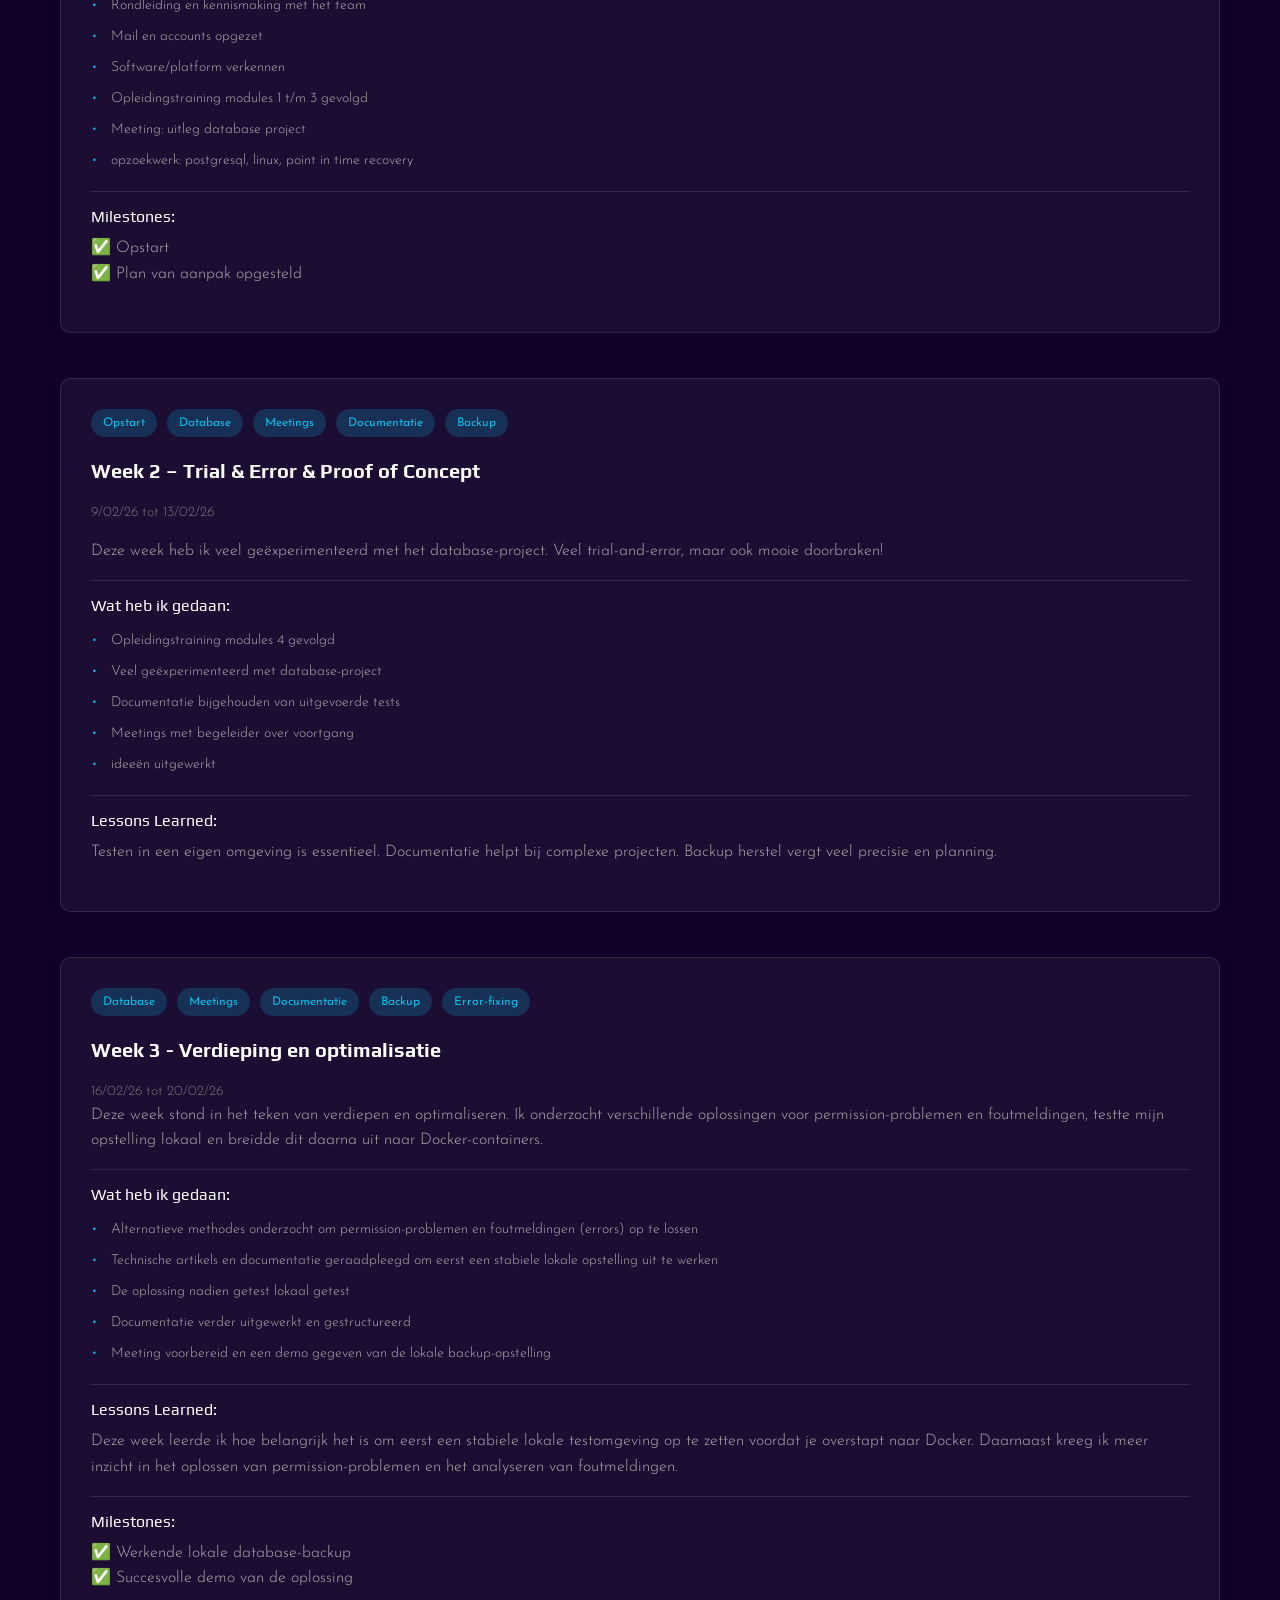
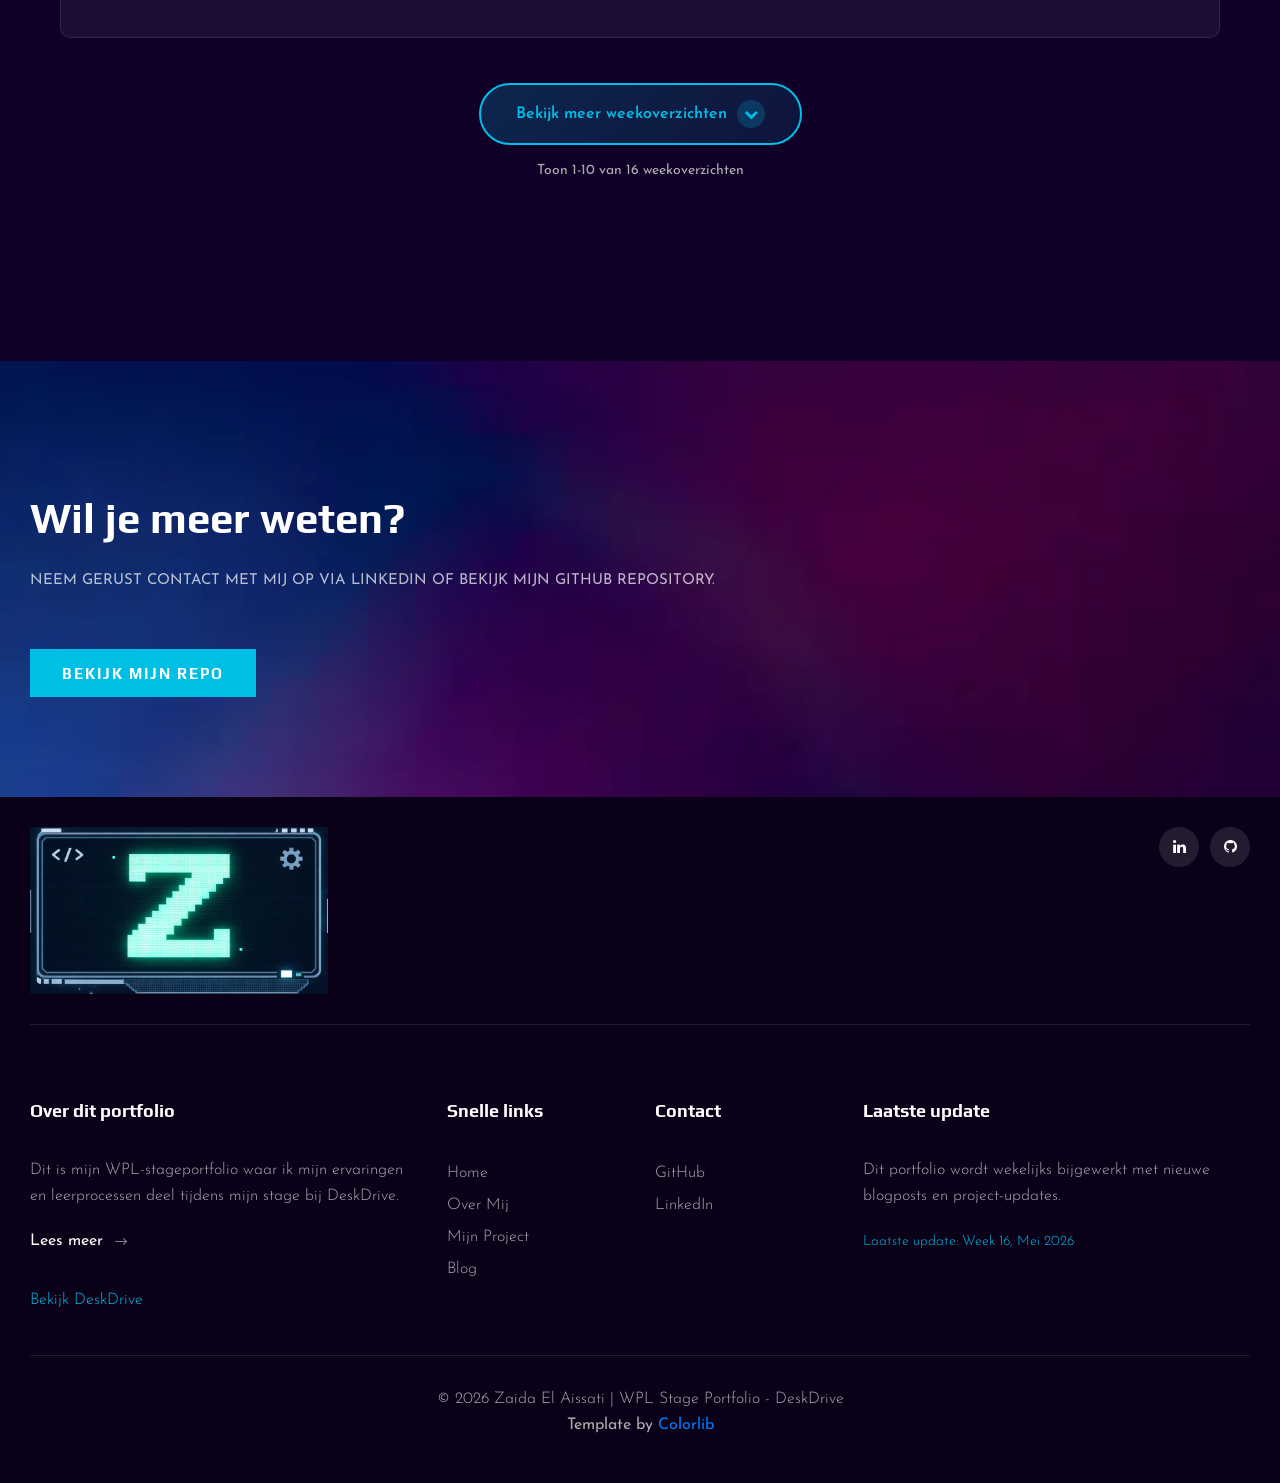
==== commit 9519bdd4: "nieuwe sfeerbeelden toegevoegd" ====
--- a/index.html
+++ b/index.html
@@ -98,7 +98,7 @@
                                         <img src="img/sfeerbeelden/WhatsApp Image 2026-02-25 at 11.09.00.jpeg" alt="Zaida El Aissati">
                                     </div>
                                     <div class="about__profile__flip-card-back">
-                                        <img src="img/sfeerbeelden/eigen_foto_deskdr.jpg" alt="Zaida bij DeskDrive">
+                                        <img src="img/sfeerbeelden/profielfoto_portfolio_eind.jpeg" alt="Zaida bij DeskDrive">
                                     </div>
                                 </div>
                             </div>
@@ -145,7 +145,7 @@
                                     <span class="skill-tag">Microsoft Azure</span>
                                     <span class="skill-tag">Cisco Packet Tracer</span>
                                     <span class="skill-tag">WireShark</span>
-                                    <span class="skill-tag">Figma</span>
+                                    <span class="skill-tag">Java</span>
                                    
                                      <span class="skill-tag">. . . .</span>
                                 </div>
@@ -346,7 +346,7 @@
                             <li><i class="fa fa-arrow-right"></i> Veilige en efficiënte backup-oplossingen ontwikkelen</li>
                             <li><i class="fa fa-arrow-right"></i> Point-in-Time Recovery implementeren</li>
                             <li><i class="fa fa-arrow-right"></i> Automatiseringsscripts opzetten voor productie</li>
-                            <li><i class="fa fa-arrow-right"></i> Selenium-testontwikkeling uitvoeren/li>
+                            <li><i class="fa fa-arrow-right"></i> Selenium-testontwikkeling uitvoeren </li>
                             <li><i class="fa fa-arrow-right"></i> Documentatie verzorgen voor het team</li>
                         </ul>
                     </div>
